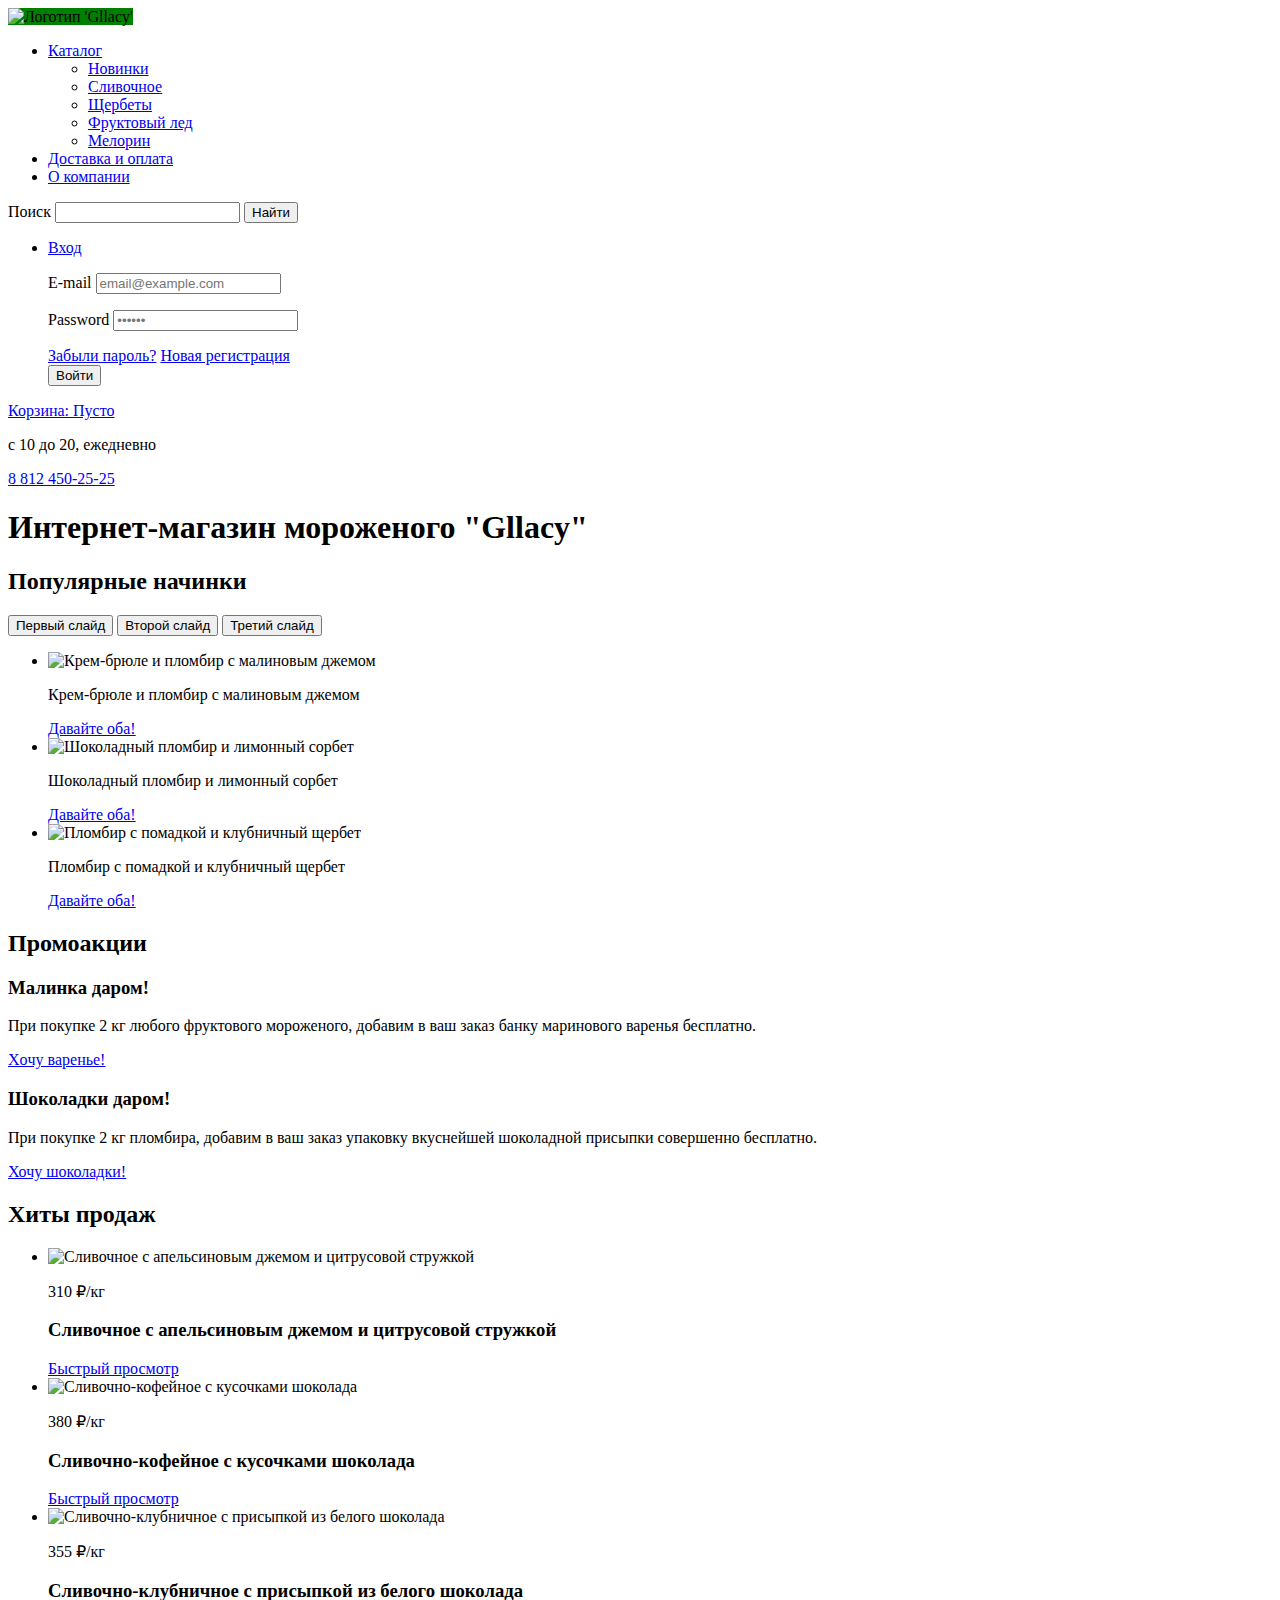
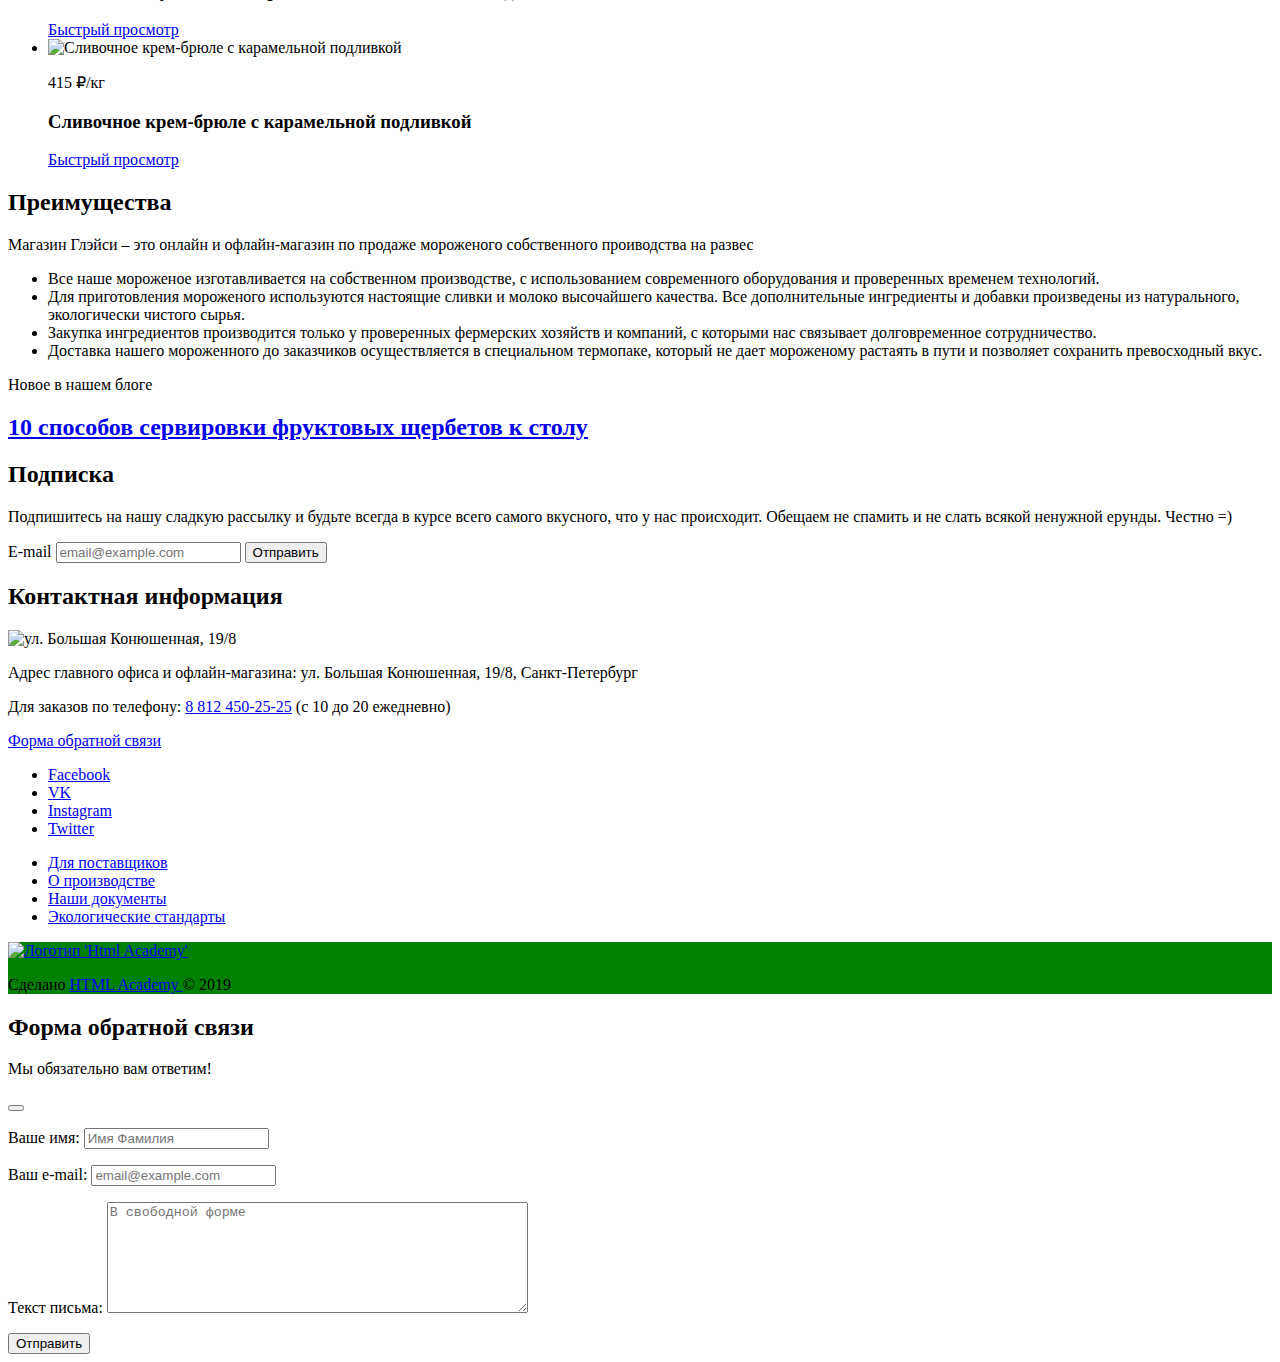
==== index.html @ eb8e4ccd "Выполняет разметку" ====
<!DOCTYPE html>
<html lang="ru">

<head>
  <meta charset="utf-8">
  <title>Интернет-магазин Gllacy</title>
</head>

<body class="page">
  <header class="page-header">
    <a class="logo-wrapper" style="background-color: green;">
      <img src="img/logo.svg" width="154" height="64" alt="Логотип 'Gllacy'" />
    </a>

    <nav class="nav">
      <ul class="nav__list">
        <li class="nav__item"><a href="#" aria-haspopup="true">Каталог</a>
          <ul class="nav__submenu dropdown" aria-label="Подменю">
            <li class="nav__submenu-item"><a href="#">Новинки</a></li>
            <li class="nav__submenu-item"><a href="catalog.html">Сливочное</a></li>
            <li class="nav__submenu-item"><a href="#">Щербеты</a></li>
            <li class="nav__submenu-item"><a href="#">Фруктовый лед</a></li>
            <li class="nav__submenu-item"><a href="#">Мелорин</a></li>
          </ul>
        </li>
        <li class="nav__item"><a href="#">Доставка и оплата</a></li>
        <li class="nav__item"><a href="#">О компании</a></li>
      </ul>
    </nav>

    <div class="header-user">
      <!-- Можно ли скрыть часть формы (aria-label, aria-haspopup) -->

      <form class="search" role="search" action="https://echo.htmlacademy.ru" method="GET">
        <label for="search-field">Поиск</label>
        <input class="search__input" type="search" name="search" id="search-field">
        <button class="search__btn" type="submit">Найти</button>
      </form>

      <ul class="header-user__list">
        <li class="header-user__item"><a href="#" aria-label="Войти в свой аккаунт" aria-haspopup="true">Вход</a>
          <form class="signin" action="https://echo.htmlacademy.ru" method="POST">
            <p>
              <label for="email-field">E-mail</label>
              <input class="signin__input" type="email" name="email" id="email-field" placeholder="email@example.com">
            </p>
            <p>
              <label for="password-field">Password</label>
              <input class="signin__input" type="password" name="password" id="password-field" placeholder="••••••">
            </p>
            <div class="signin__link-wrapper">
              <a class="signin__link" href="#">Забыли пароль?</a>
              <a class="signin__link" href="#">Новая регистрация</a>
            </div>
            <button class="signin__btn" type="submit">Войти</button>
          </form>
        </li>
      </ul>

      <div class="cart">
        <a class="cart__info" href="#"><span>Корзина: </span>Пусто</a>
      </div>
    </div>

    <div class="header-info">
      <p class="header-info__hours">с 10 до 20, ежедневно</p>
      <p class="header-info__contacts"><a href="tel:+88124502525">8 812 450-25-25</a></p>
    </div>
  </header>

  <main class="page-content">
    <h1>Интернет-магазин мороженого "Gllacy"</h1>

    <section class="slider">
      <h2>Популярные начинки</h2>

      <div class="slider__controls">
        <button class="slider__controls-btn slider__controls-btn--active" type="button"
          aria-label="Перейти на слайд с Крем-брюле">Первый слайд</button>
        <button class="slider__controls-btn" type="button" aria-label="Перейти на слайд с Шоколадным пломбиром">Второй
          слайд</button>
        <button class="slider__controls-btn" type="button" aria-label="Перейти на слайд с Пломбиром с помадкой">Третий
          слайд</button>
      </div>

      <ul class="slider__list">
        <li class="slider__item">
          <div class="slider__img-wrapper">
            <img src="img/slide-1.png" width="647" height="584" alt="Крем-брюле и пломбир с малиновым джемом"
              aria-hidden="true">
          </div>

          <p class="slider__title">Крем-брюле и пломбир с малиновым джемом</p>
          <a class="slider__link" href="#" aria-label="Выбрать оба мороженых!">Давайте оба!</a>
        </li>
        <li class="slider__item">
          <div class="slider-img-wrapper">
            <img src="img/slide-2.png" width="644" height="582" alt="Шоколадный пломбир и лимонный сорбет"
              aria-hidden="true">
          </div>

          <p class="slider__title">Шоколадный пломбир и лимонный сорбет</p>
          <a class="slider__link" href="#" aria-label="Выбрать оба мороженых!">Давайте оба!</a>
        </li>
        <li class="slider__item">
          <div class="slider-img-wrapper">
            <img src="img/slide-3.png" width="639" height="582" alt="Пломбир с помадкой и клубничный щербет"
              aria-hidden="true">
          </div>

          <p class="slider__title">Пломбир с помадкой и клубничный щербет</p>
          <a class="slider__link" href="#" aria-label="Выбрать оба мороженых!">Давайте оба!</a>
        </li>
      </ul>
    </section>

    <section class="promo">
      <h2>Промоакции</h2>

      <section class="promo__raspberry">
        <h3 class="promo__title">Малинка даром!</h3>
        <p class="promo__txt">
          При покупке 2 кг любого фруктового мороженого, добавим в ваш заказ
          банку маринового варенья бесплатно.
        </p>
        <a class="promo__link" href="#" aria-label="Выбрать акцию с вареньем">Хoчу варенье!</a>
      </section>

      <section class="promo__chocolate">
        <h3 class="promo__title">Шоколадки даром!</h3>
        <p class="promo__txt">
          При покупке 2 кг пломбира, добавим в ваш заказ упаковку вкуснейшей
          шоколадной присыпки совершенно бесплатно.
        </p>
        <a class="promo__link" href="#" aria-label="Выбрать акцию с шоколадом">Хочу шоколадки!</a>
      </section>

    </section>

    <section class="hits">
      <h2>Хиты продаж</h2>

      <ul class="hits__list">
        <li class="hits__item">
          <div class="hits__img-wrapper">
            <img src="img/hit-1.jpg" width="267" height="267"
              alt="Сливочное с апельсиновым джемом и цитрусовой стружкой" aria-hidden="true">
          </div>

          <p class="hits__price">310 ₽<span>/кг</span></p>
          <h3 class="hits__title">Сливочное с апельсиновым джемом и цитрусовой стружкой</h3>
          <a class="hits__link" href="#" aria-label="Перейти на детальную страницу">Быстрый просмотр</a>
        </li>

        <li class="hits__item">
          <div class="hits__img-wrapper">
            <img src="img/hit-2.jpg" width="267" height="267" alt="Сливочно-кофейное с кусочками шоколада"
              aria-hidden="true">
          </div>

          <p class="hits__price">380 ₽<span>/кг</span></p>
          <h3 class="hits__title">Сливочно-кофейное с кусочками шоколада</h3>
          <a class="hits__link" href="#" aria-label="Перейти на детальную страницу">Быстрый просмотр</a>

        </li>

        <li class="hits__item">
          <div class="hits__img-wrapper">
            <img src="img/hit-3.jpg" width="267" height="267" alt="Сливочно-клубничное с присыпкой из белого шоколада"
              aria-hidden="true">
          </div>

          <p class="hits__price">355 ₽<span>/кг</span></p>
          <h3 class="hits__title">Сливочно-клубничное с присыпкой из белого шоколада</h3>
          <a class="hits__link" href="#" aria-label="Перейти на детальную страницу">Быстрый просмотр</a>
        </li>

        <li class="hits__item">
          <div class="hits__img-wrapper">
            <img src="img/hit-4.jpg" width="267" height="267" alt="Сливочное крем-брюле с карамельной подливкой"
              aria-hidden="true">
          </div>

          <p class="hits__price">415 ₽<span>/кг</span></p>
          <h3 class="hits__title">Сливочное крем-брюле с карамельной подливкой</h3>
          <a class="hits__link" href="#" aria-label="Перейти на детальную страницу">Быстрый просмотр</a>
        </li>
      </ul>
    </section>

    <section class="strengths">
      <h2>Преимущества</h2>

      <p class="strengths__txt">
        Магазин Глэйси – это онлайн и офлайн-магазин по продаже мороженого
        собственного проиводства на развес
      </p>

      <ul class="strengths__list">
        <li class="strengths__item">
          Все наше мороженое изготавливается на собственном производстве, с
          использованием современного оборудования и проверенных временем
          технологий.
        </li>
        <li class="strengths__item">
          Для приготовления мороженого используются настоящие сливки и молоко
          высочайшего качества. Все дополнительные ингредиенты и добавки
          произведены из натурального, экологически чистого сырья.
        </li>
        <li class="strengths__item">
          Закупка ингредиентов производится только у проверенных фермерских
          хозяйств и компаний, с которыми нас связывает долговременное
          сотрудничество.
        </li>
        <li class="strengths__item">
          Доставка нашего мороженного до заказчиков осуществляется в
          специальном термопаке, который не дает мороженому растаять в пути и
          позволяет сохранить превосходный вкус.
        </li>
      </ul>
    </section>

    <div class="blog-newsletter__wrapper">

      <article class="blog">
        <p class="blog__txt">Новое в нашем блоге</p>
        <a class="blog__link" href="#" target="_blank" aria-label="Перейти на страницу с блогом">
          <h2 class="blog__title">10 способов сервировки фруктовых щербетов к столу</h2>
        </a>
      </article>

      <section class="newsletter">
        <h2>Подписка</h2>

        <p class="newsletter__txt">
          Подпишитесь на нашу сладкую рассылку и будьте всегда в курсе всего
          самого вкусного, что у нас происходит. Обещаем не спамить и не слать
          всякой ненужной ерунды. Честно =)
        </p>

        <form class="newsletter__form" action="https://echo.htmlacademy.ru/" method="POST">
          <label class="newsletter__label" for="email-field">E-mail</label>
          <input class="newsletter__input" type="email" name="email" id="email-field" placeholder="email@example.com">
          <button class="newsletter__btn" type="submit">Отправить</button>
        </form>
      </section>
    </div>

    <section class="contacts">
      <h2>Контактная информация</h2>

      <div class="contacts__map-wrapper">
        <img src="img/map.png" width="1200" height="430" alt="ул. Большая Конюшенная, 19/8" />
      </div>

      <div class="contacts__wrapper">
        <p class="contacts__txt">Адрес главного офиса и офлайн-магазина:
          <span class="contacts__address">ул. Большая Конюшенная, 19/8, Санкт-Петербург</span></p>

        <p class="contacts__txt">
          Для заказов по телефону:
          <a class="contacts__tel" href="tel:+88124502525">8 812 450-25-25</a>
          (с 10 до 20 ежедневно)
        </p>
        <a class="contacts__link" href="#" aria-haspopup="true">Форма обратной связи</a>
      </div>
    </section>
  </main>

  <footer class="page-footer">

    <ul class="social social__list">
      <li class="social__item"><a href="#" aria-label="В фейсбук">Facebook</a></li>
      <li class="social__item"><a href="#" aria-label="Вконтакте">VK</a></li>
      <li class="social__item"><a href="#" aria-label="В Инстаграм">Instagram</a></li>
      <li class="social__item"><a href="#" aria-label="В Твиттер">Twitter</a></li>
    </ul>

    <ul class="footer-nav footer-nav__list">
      <li class="footer-nav__item"><a href="#">Для поставщиков</a></li>
      <li class="footer-nav__item"><a href="#">О производстве</a></li>
      <li class="footer-nav__item"><a href="#">Наши документы</a></li>
      <li class="footer-nav__item"><a href="#">Экологические стандарты</a></li>
    </ul>

    <div class="copyright" style="background-color: green;">

      <a class="copyright__logo-link" href="https://htmlacademy.ru/intensive/htmlcss" target="_blank">
        <img class="copyright__logo" src="img/logo-htmlacademy.svg" width="108" height="39"
          alt="Логотип 'Html Academy'">
      </a>

      <p class="copyright__txt">
        Сделано
        <a class="copyright__link" href="https://htmlacademy.ru/intensive/htmlcss" target="_blank">
          HTML Academy
        </a>
        © 2019
      </p>
    </div>
  </footer>

  <section class="modal feedback">
    <h2>Форма обратной связи</h2>
    <p class="modal__title">Мы обязательно вам ответим!</p>
    <button class="modal__close" type="button" aria-label="Закрыть окно"></button>

    <form class="feedback__form" action="https://echo.htmlacademy.ru" method="POST">
      <p class="feedback__name">
        <label for="name-field">Ваше имя:</label>
        <input class="feedback__input form-input" type="text" name="name" id="name-field" placeholder="Имя Фамилия">
      </p>

      <p class="feedback__email">
        <label for="email-field">Ваш e-mail:</label>
        <input class="feedback__input form-input" type="email" name="email" id="email-field"
          placeholder="email@example.com">
      </p>

      <p class="feedback__letter">
        <label for="letter-field">Текст письма:</label>
        <textarea class="feedback__textarea form-input" name="letter" id="letter-field" placeholder="В свободной форме"
          cols="50" rows="7"></textarea>
      </p>

      <button class="feedback__submit" type="submit">Отправить</button>
    </form>
  </section>

</body>

</html>
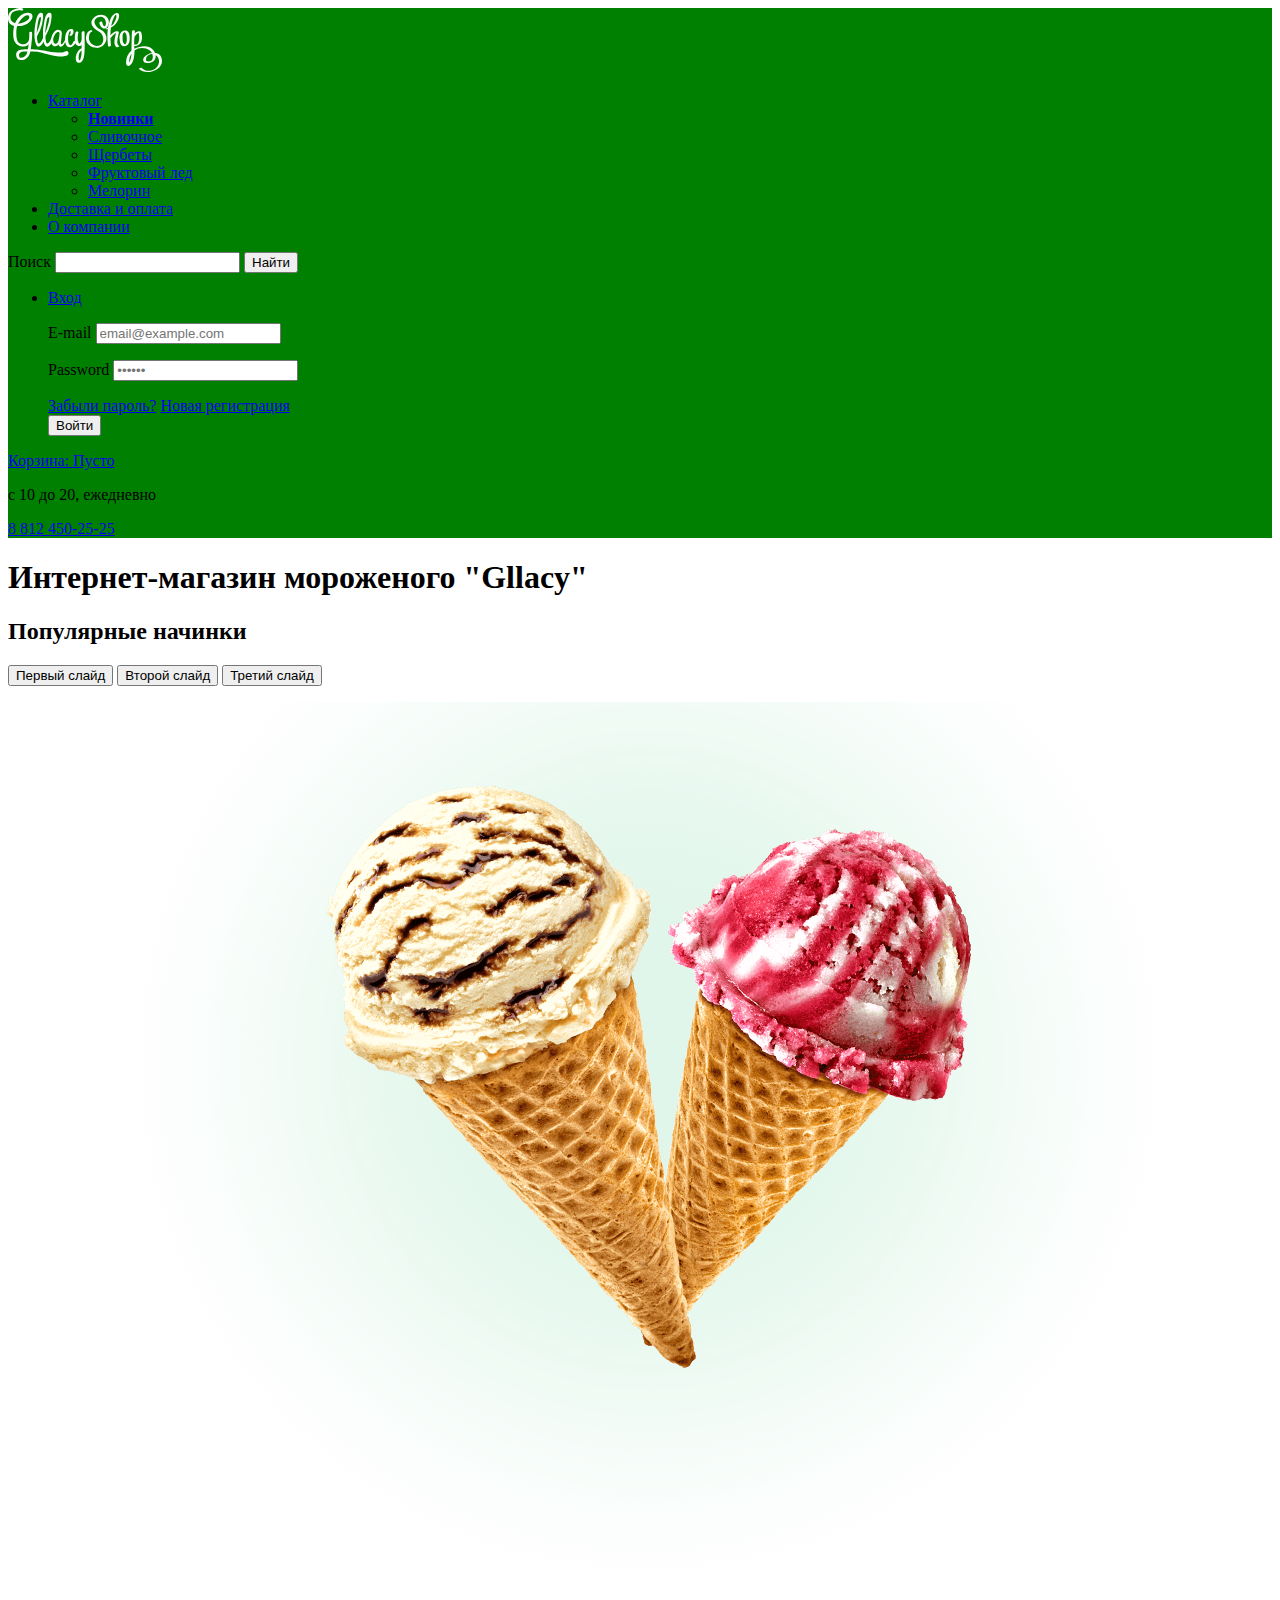
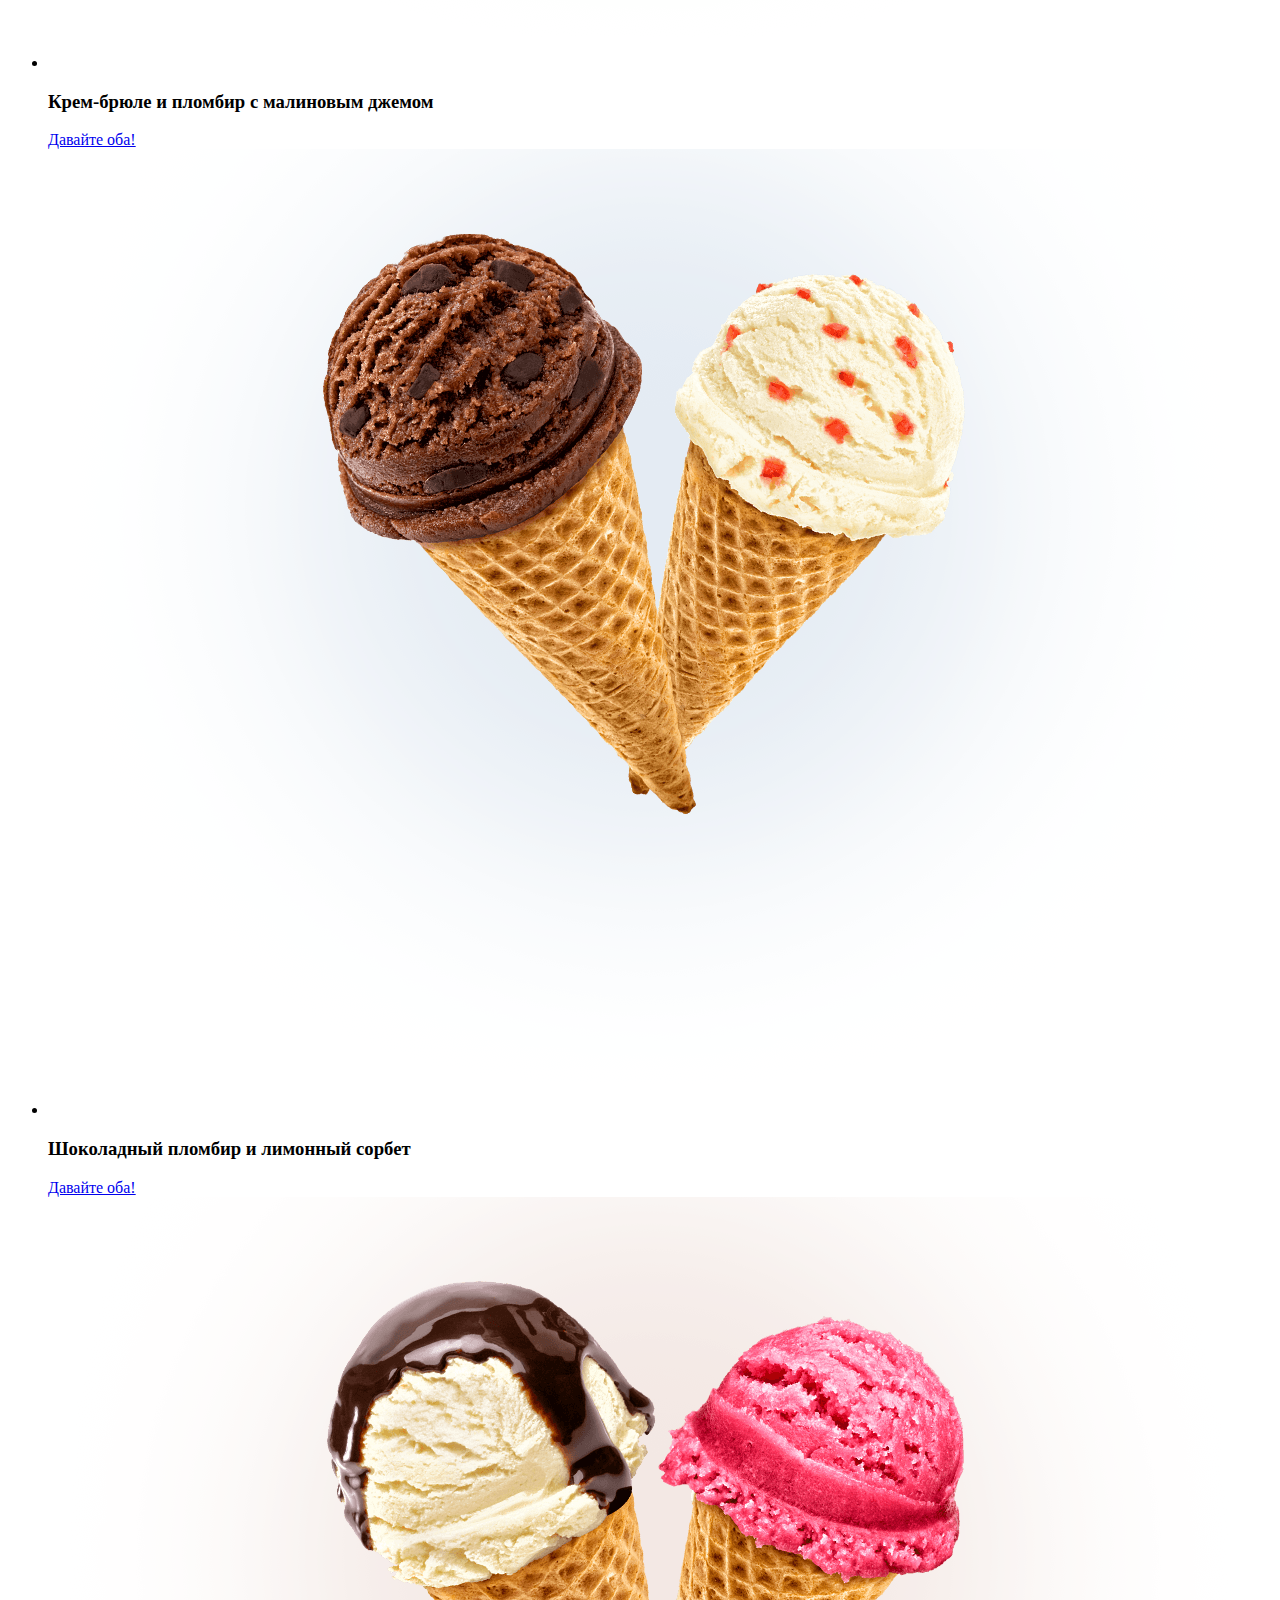
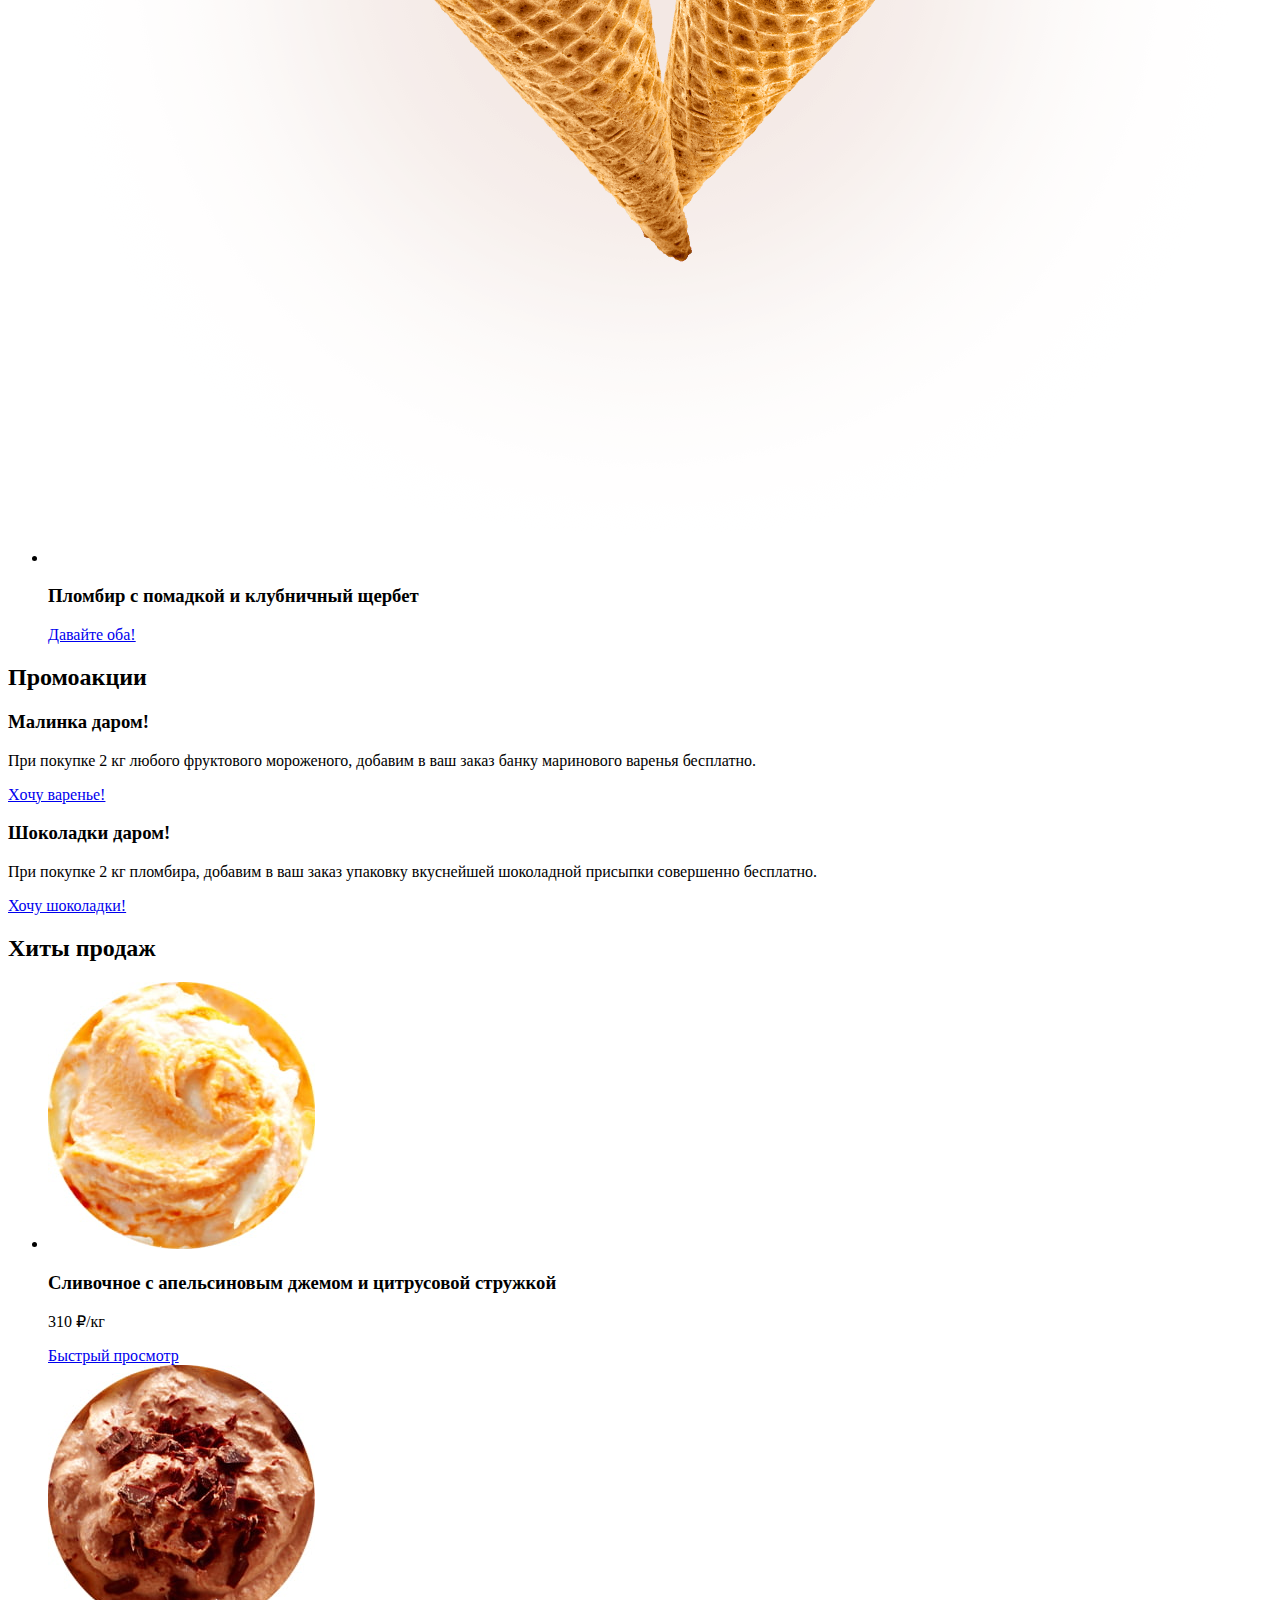
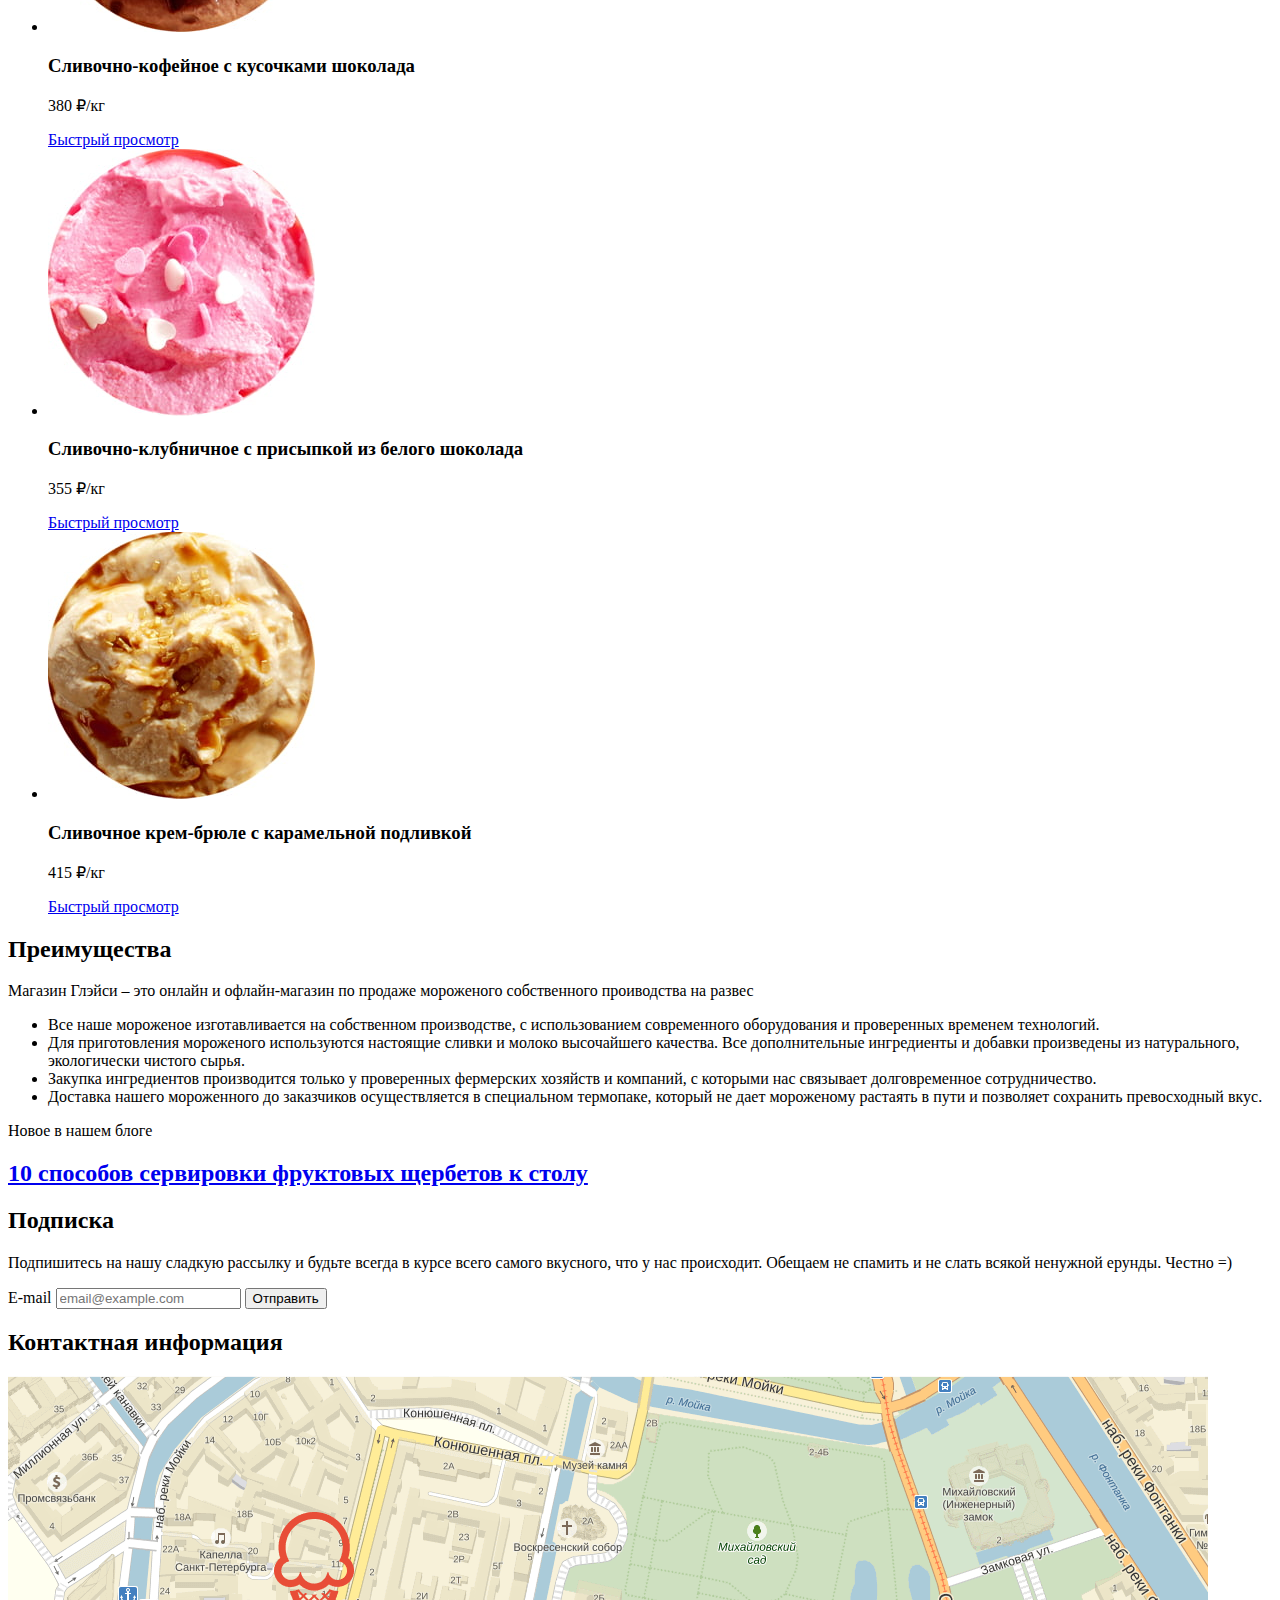
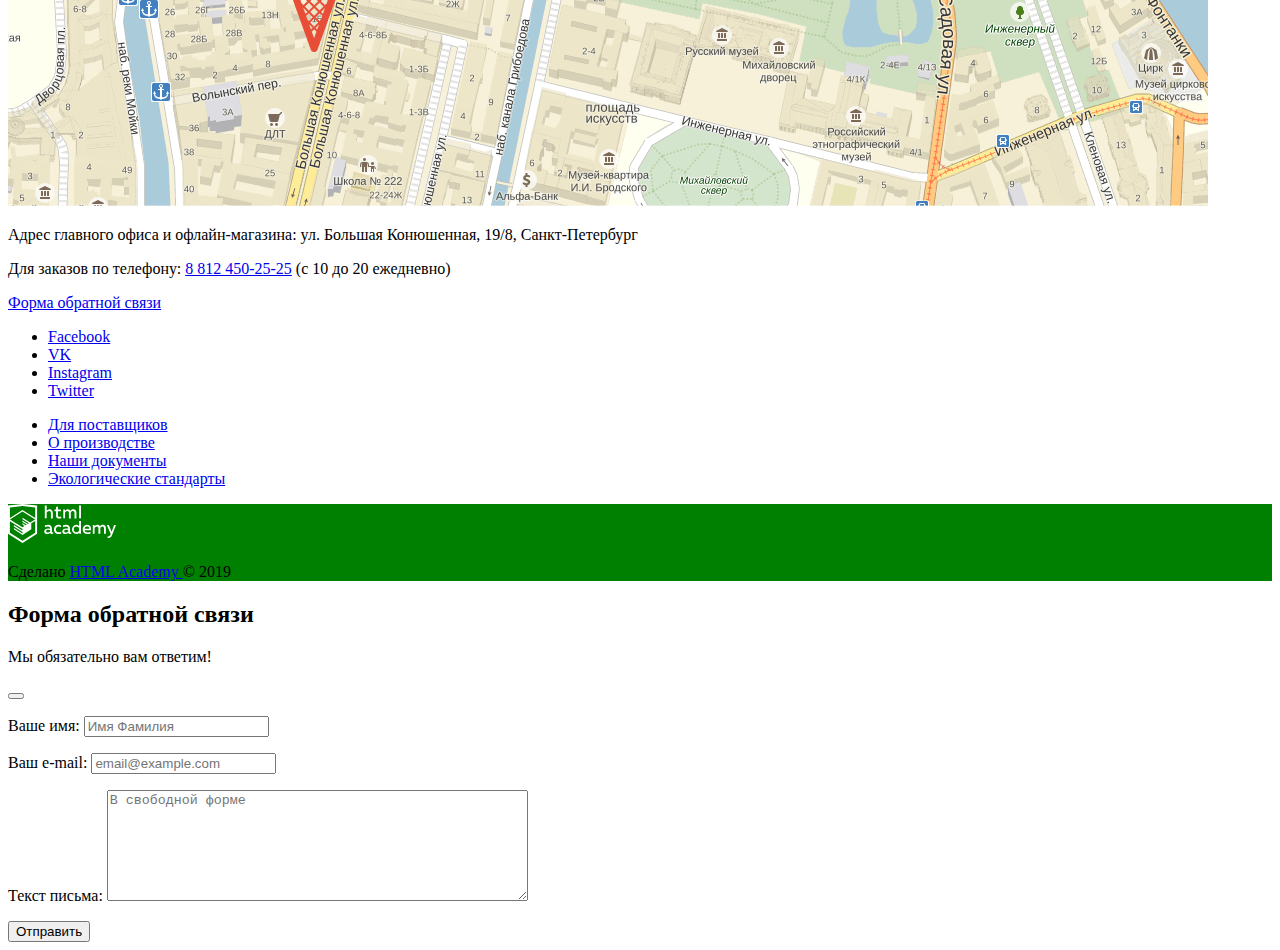
==== commit 2ac42f1e: "Добавляет графику" ====
--- a/index.html
+++ b/index.html
@@ -7,16 +7,16 @@
 </head>
 
 <body class="page">
-  <header class="page-header">
-    <a class="logo-wrapper" style="background-color: green;">
-      <img src="img/logo.svg" width="154" height="64" alt="Логотип 'Gllacy'" />
+  <header class="page-header" style="background-color: green;">
+    <a class="logo-wrapper">
+      <img src="img/gllacy-logo.svg" width="154" height="64" alt="Логотип 'Gllacy'">
     </a>
 
     <nav class="nav">
       <ul class="nav__list">
         <li class="nav__item"><a href="#" aria-haspopup="true">Каталог</a>
           <ul class="nav__submenu dropdown" aria-label="Подменю">
-            <li class="nav__submenu-item"><a href="#">Новинки</a></li>
+            <li class="nav__submenu-item"><a href="#"><b>Новинки</b></a></li>
             <li class="nav__submenu-item"><a href="catalog.html">Сливочное</a></li>
             <li class="nav__submenu-item"><a href="#">Щербеты</a></li>
             <li class="nav__submenu-item"><a href="#">Фруктовый лед</a></li>
@@ -86,29 +86,29 @@
       <ul class="slider__list">
         <li class="slider__item">
           <div class="slider__img-wrapper">
-            <img src="img/slide-1.png" width="647" height="584" alt="Крем-брюле и пломбир с малиновым джемом"
-              aria-hidden="true">
-          </div>
-
-          <p class="slider__title">Крем-брюле и пломбир с малиновым джемом</p>
+            <img src="img/slide-1.png" width="1200" height="966" alt="Крем-брюле и пломбир с малиновым джемом"
+              aria-hidden="true">
+          </div>
+
+          <h3 class="slider__title">Крем-брюле и пломбир с малиновым джемом</h3>
           <a class="slider__link" href="#" aria-label="Выбрать оба мороженых!">Давайте оба!</a>
         </li>
         <li class="slider__item">
           <div class="slider-img-wrapper">
-            <img src="img/slide-2.png" width="644" height="582" alt="Шоколадный пломбир и лимонный сорбет"
-              aria-hidden="true">
-          </div>
-
-          <p class="slider__title">Шоколадный пломбир и лимонный сорбет</p>
+            <img src="img/slide-2.png" width="1200" height="966" alt="Шоколадный пломбир и лимонный сорбет"
+              aria-hidden="true">
+          </div>
+
+          <h3 class="slider__title">Шоколадный пломбир и лимонный сорбет</h3>
           <a class="slider__link" href="#" aria-label="Выбрать оба мороженых!">Давайте оба!</a>
         </li>
         <li class="slider__item">
           <div class="slider-img-wrapper">
-            <img src="img/slide-3.png" width="639" height="582" alt="Пломбир с помадкой и клубничный щербет"
-              aria-hidden="true">
-          </div>
-
-          <p class="slider__title">Пломбир с помадкой и клубничный щербет</p>
+            <img src="img/slide-3.png" width="1200" height="966" alt="Пломбир с помадкой и клубничный щербет"
+              aria-hidden="true">
+          </div>
+
+          <h3 class="slider__title">Пломбир с помадкой и клубничный щербет</h3>
           <a class="slider__link" href="#" aria-label="Выбрать оба мороженых!">Давайте оба!</a>
         </li>
       </ul>
@@ -143,46 +143,46 @@
       <ul class="hits__list">
         <li class="hits__item">
           <div class="hits__img-wrapper">
-            <img src="img/hit-1.jpg" width="267" height="267"
+            <img src="img/product-1.jpg" width="267" height="267"
               alt="Сливочное с апельсиновым джемом и цитрусовой стружкой" aria-hidden="true">
           </div>
 
+          <h3 class="hits__title">Сливочное с апельсиновым джемом и цитрусовой стружкой</h3>
           <p class="hits__price">310 ₽<span>/кг</span></p>
-          <h3 class="hits__title">Сливочное с апельсиновым джемом и цитрусовой стружкой</h3>
           <a class="hits__link" href="#" aria-label="Перейти на детальную страницу">Быстрый просмотр</a>
         </li>
 
         <li class="hits__item">
           <div class="hits__img-wrapper">
-            <img src="img/hit-2.jpg" width="267" height="267" alt="Сливочно-кофейное с кусочками шоколада"
-              aria-hidden="true">
-          </div>
-
+            <img src="img/product-2.jpg" width="267" height="267" alt="Сливочно-кофейное с кусочками шоколада"
+              aria-hidden="true">
+          </div>
+
+          <h3 class="hits__title">Сливочно-кофейное с кусочками шоколада</h3>
           <p class="hits__price">380 ₽<span>/кг</span></p>
-          <h3 class="hits__title">Сливочно-кофейное с кусочками шоколада</h3>
           <a class="hits__link" href="#" aria-label="Перейти на детальную страницу">Быстрый просмотр</a>
 
         </li>
 
         <li class="hits__item">
           <div class="hits__img-wrapper">
-            <img src="img/hit-3.jpg" width="267" height="267" alt="Сливочно-клубничное с присыпкой из белого шоколада"
-              aria-hidden="true">
-          </div>
-
+            <img src="img/product-3.jpg" width="267" height="267"
+              alt="Сливочно-клубничное с присыпкой из белого шоколада" aria-hidden="true">
+          </div>
+
+          <h3 class="hits__title">Сливочно-клубничное с присыпкой из белого шоколада</h3>
           <p class="hits__price">355 ₽<span>/кг</span></p>
-          <h3 class="hits__title">Сливочно-клубничное с присыпкой из белого шоколада</h3>
           <a class="hits__link" href="#" aria-label="Перейти на детальную страницу">Быстрый просмотр</a>
         </li>
 
         <li class="hits__item">
           <div class="hits__img-wrapper">
-            <img src="img/hit-4.jpg" width="267" height="267" alt="Сливочное крем-брюле с карамельной подливкой"
-              aria-hidden="true">
-          </div>
-
+            <img src="img/product-4.jpg" width="267" height="267" alt="Сливочное крем-брюле с карамельной подливкой"
+              aria-hidden="true">
+          </div>
+
+          <h3 class="hits__title">Сливочное крем-брюле с карамельной подливкой</h3>
           <p class="hits__price">415 ₽<span>/кг</span></p>
-          <h3 class="hits__title">Сливочное крем-брюле с карамельной подливкой</h3>
           <a class="hits__link" href="#" aria-label="Перейти на детальную страницу">Быстрый просмотр</a>
         </li>
       </ul>
@@ -286,8 +286,7 @@
     <div class="copyright" style="background-color: green;">
 
       <a class="copyright__logo-link" href="https://htmlacademy.ru/intensive/htmlcss" target="_blank">
-        <img class="copyright__logo" src="img/logo-htmlacademy.svg" width="108" height="39"
-          alt="Логотип 'Html Academy'">
+        <img class="copyright__logo" src="img/html-logo.svg" width="108" height="39" alt="Логотип 'Html Academy'">
       </a>
 
       <p class="copyright__txt">
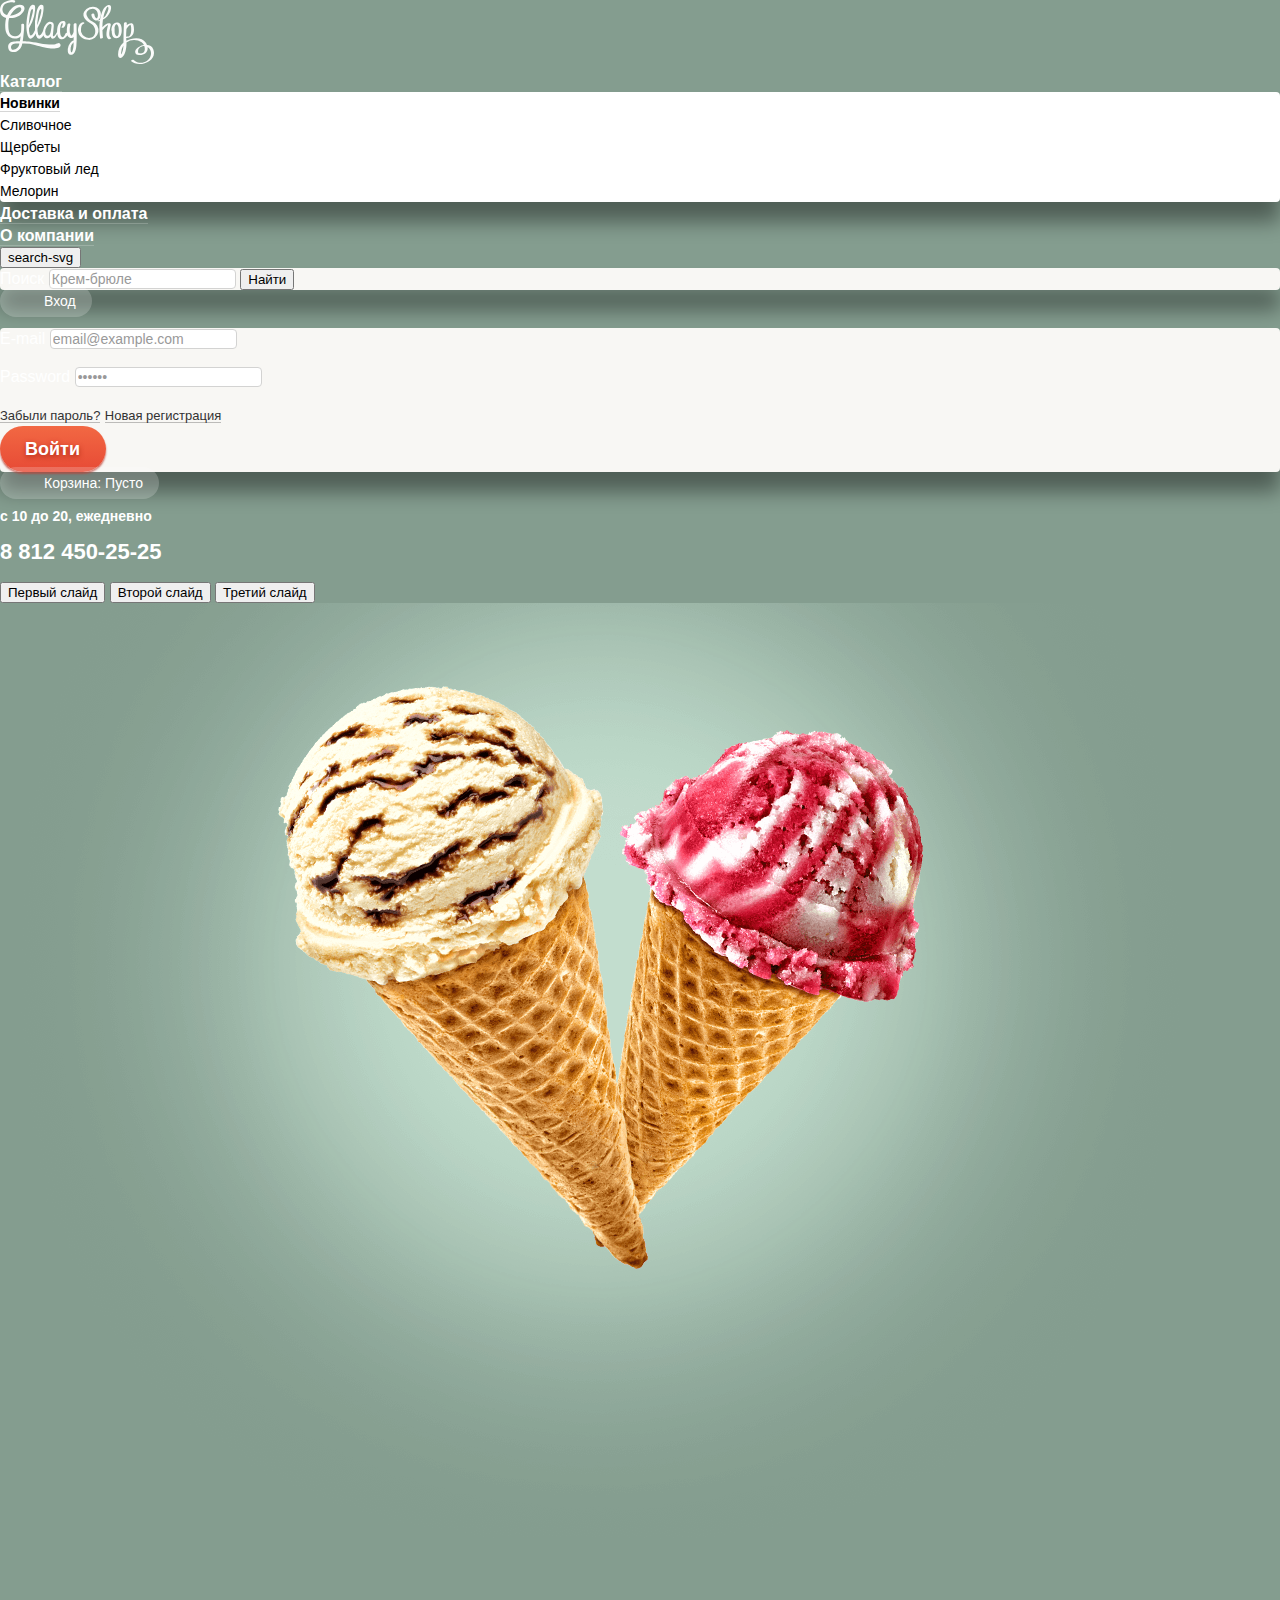
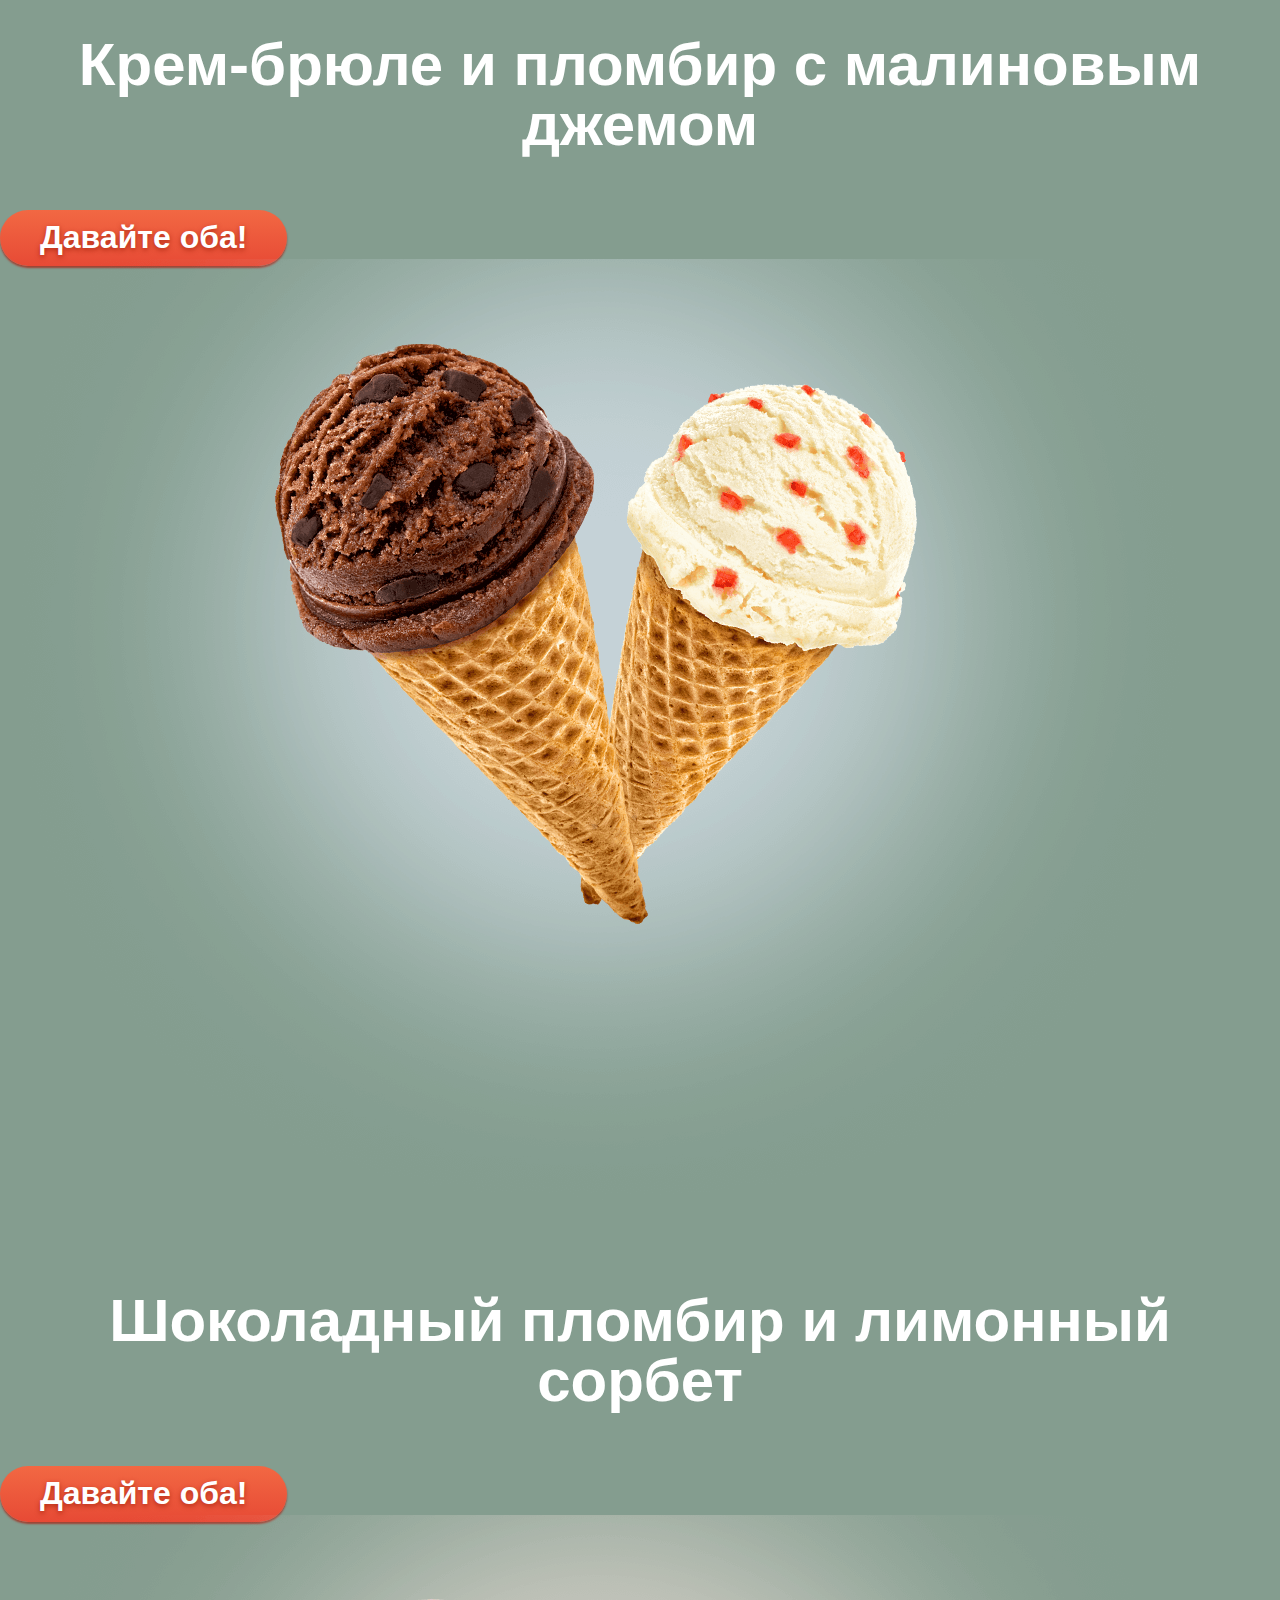
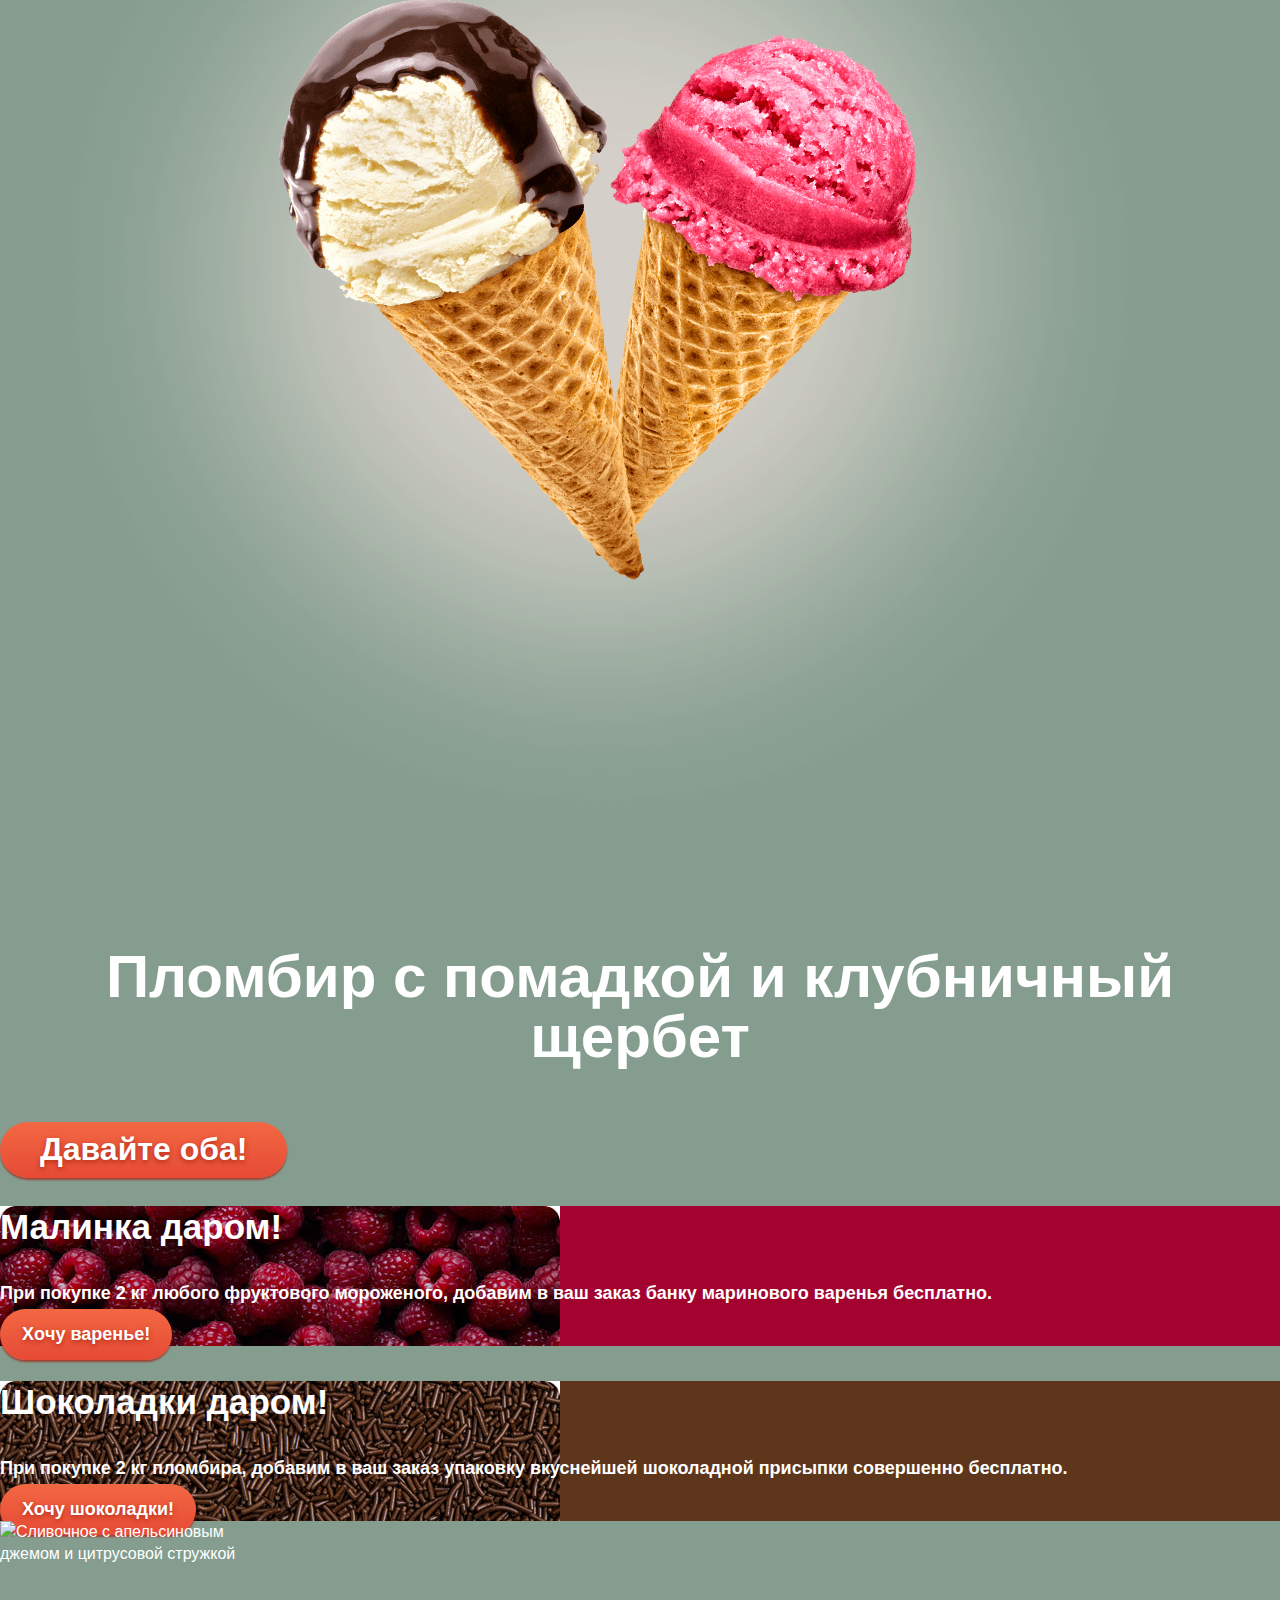
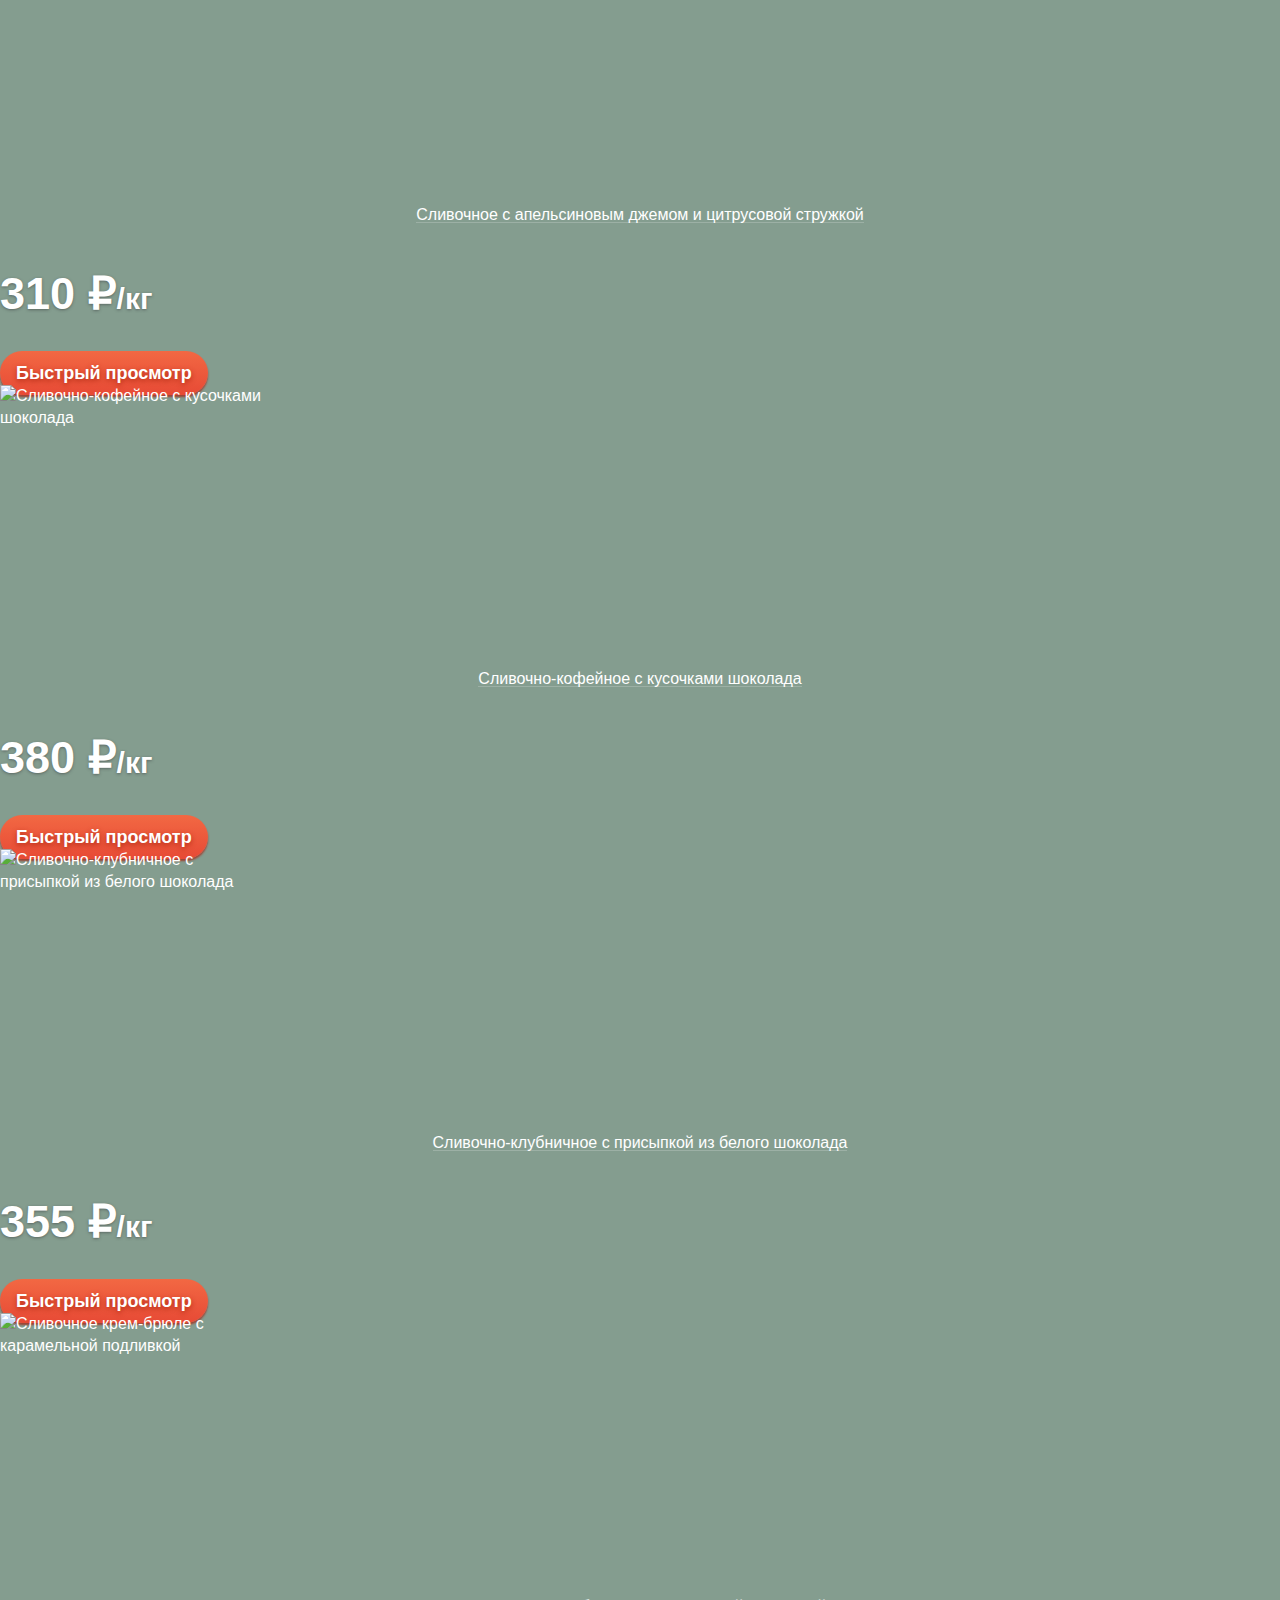
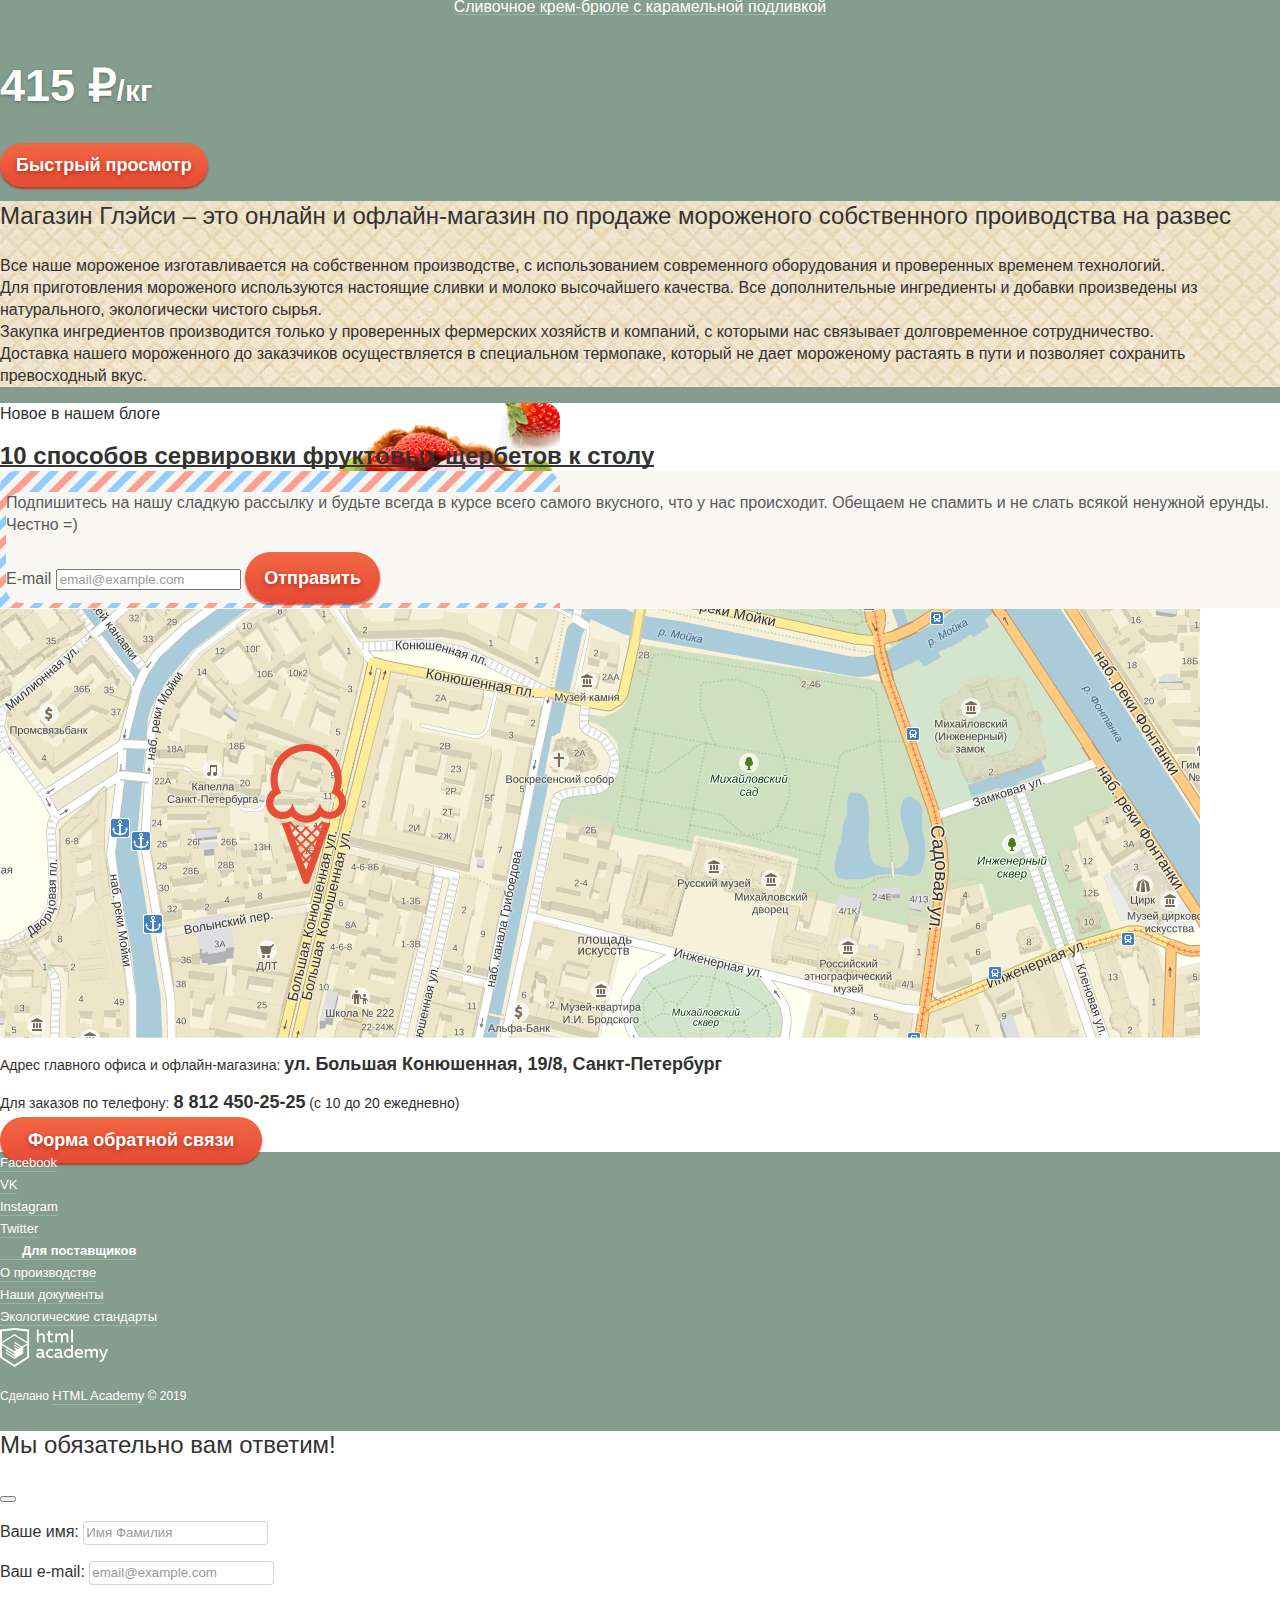
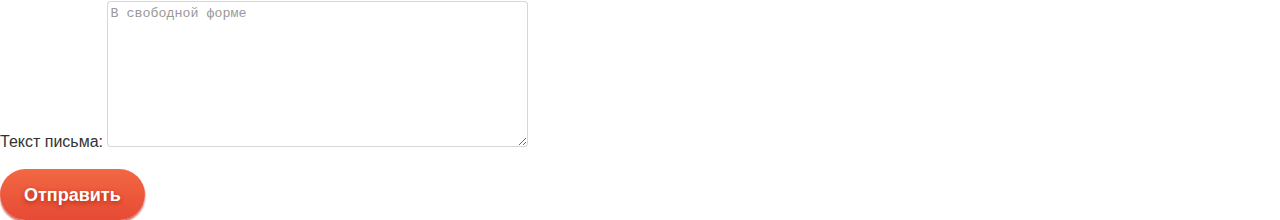
==== commit 8d67b023: "Добавляет базовую стилизацию catalog.html" ====
--- a/index.html
+++ b/index.html
@@ -4,41 +4,47 @@
 <head>
   <meta charset="utf-8">
   <title>Интернет-магазин Gllacy</title>
+  <link rel="stylesheet" href="https://cdnjs.cloudflare.com/ajax/libs/normalize/8.0.1/normalize.min.css">
+  <link rel="stylesheet" href="css/styles.css">
 </head>
 
 <body class="page">
-  <header class="page-header" style="background-color: green;">
+  <header class="page-header">
     <a class="logo-wrapper">
       <img src="img/gllacy-logo.svg" width="154" height="64" alt="Логотип 'Gllacy'">
     </a>
 
     <nav class="nav">
-      <ul class="nav__list">
-        <li class="nav__item"><a href="#" aria-haspopup="true">Каталог</a>
-          <ul class="nav__submenu dropdown" aria-label="Подменю">
-            <li class="nav__submenu-item"><a href="#"><b>Новинки</b></a></li>
+      <ul class="nav__list list-reset">
+        <li class="nav__item"><a class="nav__link" href="#" aria-haspopup="true">Каталог</a>
+          <ul class="nav__submenu dropdown list-reset" aria-label="Подменю">
+            <li class="nav__submenu-item"><a class="new" href="#"><b>Новинки</b></a></li>
             <li class="nav__submenu-item"><a href="catalog.html">Сливочное</a></li>
             <li class="nav__submenu-item"><a href="#">Щербеты</a></li>
             <li class="nav__submenu-item"><a href="#">Фруктовый лед</a></li>
             <li class="nav__submenu-item"><a href="#">Мелорин</a></li>
           </ul>
         </li>
-        <li class="nav__item"><a href="#">Доставка и оплата</a></li>
-        <li class="nav__item"><a href="#">О компании</a></li>
+        <li class="nav__item"><a class="nav__link" href="#">Доставка и оплата</a></li>
+        <li class="nav__item"><a class="nav__link" href="#">О компании</a></li>
       </ul>
     </nav>
 
     <div class="header-user">
-      <!-- Можно ли скрыть часть формы (aria-label, aria-haspopup) -->
-
-      <form class="search" role="search" action="https://echo.htmlacademy.ru" method="GET">
-        <label for="search-field">Поиск</label>
-        <input class="search__input" type="search" name="search" id="search-field">
-        <button class="search__btn" type="submit">Найти</button>
-      </form>
-
-      <ul class="header-user__list">
-        <li class="header-user__item"><a href="#" aria-label="Войти в свой аккаунт" aria-haspopup="true">Вход</a>
+
+      <div class="search">
+        <button class="search__btn" type="button" aria-label="Поиск" aria-haspopup="true">search-svg</button>
+
+        <form class="search__form" role="search" action="https://echo.htmlacademy.ru" method="GET">
+          <label for="search-field">Поиск</label>
+          <input class="search__input" type="search" name="search" id="search-field" placeholder="Крем-брюле">
+          <button class="search__submit" type="submit">Найти</button>
+        </form>
+      </div>
+
+      <ul class="header-user__list list-reset">
+        <li class="header-user__item"><a class="header-user__link" href="#" aria-label="Войти в свой аккаунт"
+            aria-haspopup="true">Вход</a>
           <form class="signin" action="https://echo.htmlacademy.ru" method="POST">
             <p>
               <label for="email-field">E-mail</label>
@@ -52,7 +58,7 @@
               <a class="signin__link" href="#">Забыли пароль?</a>
               <a class="signin__link" href="#">Новая регистрация</a>
             </div>
-            <button class="signin__btn" type="submit">Войти</button>
+            <button class="signin__btn like-btn" type="submit">Войти</button>
           </form>
         </li>
       </ul>
@@ -69,10 +75,10 @@
   </header>
 
   <main class="page-content">
-    <h1>Интернет-магазин мороженого "Gllacy"</h1>
+    <h1 class="visually-hidden">Интернет-магазин мороженого "Gllacy"</h1>
 
     <section class="slider">
-      <h2>Популярные начинки</h2>
+      <h2 class="visually-hidden">Популярные начинки</h2>
 
       <div class="slider__controls">
         <button class="slider__controls-btn slider__controls-btn--active" type="button"
@@ -83,7 +89,7 @@
           слайд</button>
       </div>
 
-      <ul class="slider__list">
+      <ul class="slider__list list-reset">
         <li class="slider__item">
           <div class="slider__img-wrapper">
             <img src="img/slide-1.png" width="1200" height="966" alt="Крем-брюле и пломбир с малиновым джемом"
@@ -91,7 +97,7 @@
           </div>
 
           <h3 class="slider__title">Крем-брюле и пломбир с малиновым джемом</h3>
-          <a class="slider__link" href="#" aria-label="Выбрать оба мороженых!">Давайте оба!</a>
+          <a class="slider__link like-btn" href="#" aria-label="Выбрать оба мороженых!">Давайте оба!</a>
         </li>
         <li class="slider__item">
           <div class="slider-img-wrapper">
@@ -100,7 +106,7 @@
           </div>
 
           <h3 class="slider__title">Шоколадный пломбир и лимонный сорбет</h3>
-          <a class="slider__link" href="#" aria-label="Выбрать оба мороженых!">Давайте оба!</a>
+          <a class="slider__link like-btn" href="#" aria-label="Выбрать оба мороженых!">Давайте оба!</a>
         </li>
         <li class="slider__item">
           <div class="slider-img-wrapper">
@@ -109,13 +115,13 @@
           </div>
 
           <h3 class="slider__title">Пломбир с помадкой и клубничный щербет</h3>
-          <a class="slider__link" href="#" aria-label="Выбрать оба мороженых!">Давайте оба!</a>
+          <a class="slider__link like-btn" href="#" aria-label="Выбрать оба мороженых!">Давайте оба!</a>
         </li>
       </ul>
     </section>
 
     <section class="promo">
-      <h2>Промоакции</h2>
+      <h2 class="visually-hidden">Промоакции</h2>
 
       <section class="promo__raspberry">
         <h3 class="promo__title">Малинка даром!</h3>
@@ -123,7 +129,7 @@
           При покупке 2 кг любого фруктового мороженого, добавим в ваш заказ
           банку маринового варенья бесплатно.
         </p>
-        <a class="promo__link" href="#" aria-label="Выбрать акцию с вареньем">Хoчу варенье!</a>
+        <a class="promo__link like-btn" href="#" aria-label="Выбрать акцию с вареньем">Хoчу варенье!</a>
       </section>
 
       <section class="promo__chocolate">
@@ -132,71 +138,71 @@
           При покупке 2 кг пломбира, добавим в ваш заказ упаковку вкуснейшей
           шоколадной присыпки совершенно бесплатно.
         </p>
-        <a class="promo__link" href="#" aria-label="Выбрать акцию с шоколадом">Хочу шоколадки!</a>
+        <a class="promo__link like-btn" href="#" aria-label="Выбрать акцию с шоколадом">Хочу шоколадки!</a>
       </section>
 
     </section>
 
     <section class="hits">
-      <h2>Хиты продаж</h2>
-
-      <ul class="hits__list">
+      <h2 class="visually-hidden">Хиты продаж</h2>
+
+      <ul class="hits__list list-reset">
         <li class="hits__item">
           <div class="hits__img-wrapper">
-            <img src="img/product-1.jpg" width="267" height="267"
+            <img src="img/product-1.png" width="267" height="267"
               alt="Сливочное с апельсиновым джемом и цитрусовой стружкой" aria-hidden="true">
           </div>
 
-          <h3 class="hits__title">Сливочное с апельсиновым джемом и цитрусовой стружкой</h3>
+          <h3 class="hits__title"><span>Сливочное с апельсиновым джемом и цитрусовой стружкой</span></h3>
           <p class="hits__price">310 ₽<span>/кг</span></p>
-          <a class="hits__link" href="#" aria-label="Перейти на детальную страницу">Быстрый просмотр</a>
+          <a class="hits__link like-btn" href="#" aria-label="Перейти на детальную страницу">Быстрый просмотр</a>
         </li>
 
         <li class="hits__item">
           <div class="hits__img-wrapper">
-            <img src="img/product-2.jpg" width="267" height="267" alt="Сливочно-кофейное с кусочками шоколада"
-              aria-hidden="true">
-          </div>
-
-          <h3 class="hits__title">Сливочно-кофейное с кусочками шоколада</h3>
+            <img src="img/product-2.png" width="267" height="267" alt="Сливочно-кофейное с кусочками шоколада"
+              aria-hidden="true">
+          </div>
+
+          <h3 class="hits__title"><span>Сливочно-кофейное с кусочками шоколада</span></h3>
           <p class="hits__price">380 ₽<span>/кг</span></p>
-          <a class="hits__link" href="#" aria-label="Перейти на детальную страницу">Быстрый просмотр</a>
+          <a class="hits__link like-btn" href="#" aria-label="Перейти на детальную страницу">Быстрый просмотр</a>
 
         </li>
 
         <li class="hits__item">
           <div class="hits__img-wrapper">
-            <img src="img/product-3.jpg" width="267" height="267"
+            <img src="img/product-3.png" width="267" height="267"
               alt="Сливочно-клубничное с присыпкой из белого шоколада" aria-hidden="true">
           </div>
 
-          <h3 class="hits__title">Сливочно-клубничное с присыпкой из белого шоколада</h3>
+          <h3 class="hits__title"><span>Сливочно-клубничное с присыпкой из белого шоколада</span></h3>
           <p class="hits__price">355 ₽<span>/кг</span></p>
-          <a class="hits__link" href="#" aria-label="Перейти на детальную страницу">Быстрый просмотр</a>
+          <a class="hits__link like-btn" href="#" aria-label="Перейти на детальную страницу">Быстрый просмотр</a>
         </li>
 
         <li class="hits__item">
           <div class="hits__img-wrapper">
-            <img src="img/product-4.jpg" width="267" height="267" alt="Сливочное крем-брюле с карамельной подливкой"
-              aria-hidden="true">
-          </div>
-
-          <h3 class="hits__title">Сливочное крем-брюле с карамельной подливкой</h3>
+            <img src="img/product-4.png" width="267" height="267" alt="Сливочное крем-брюле с карамельной подливкой"
+              aria-hidden="true">
+          </div>
+
+          <h3 class="hits__title"><span>Сливочное крем-брюле с карамельной подливкой</span></h3>
           <p class="hits__price">415 ₽<span>/кг</span></p>
-          <a class="hits__link" href="#" aria-label="Перейти на детальную страницу">Быстрый просмотр</a>
+          <a class="hits__link like-btn" href="#" aria-label="Перейти на детальную страницу">Быстрый просмотр</a>
         </li>
       </ul>
     </section>
 
     <section class="strengths">
-      <h2>Преимущества</h2>
+      <h2 class="visually-hidden">Преимущества</h2>
 
       <p class="strengths__txt">
         Магазин Глэйси – это онлайн и офлайн-магазин по продаже мороженого
         собственного проиводства на развес
       </p>
 
-      <ul class="strengths__list">
+      <ul class="strengths__list list-reset">
         <li class="strengths__item">
           Все наше мороженое изготавливается на собственном производстве, с
           использованием современного оборудования и проверенных временем
@@ -230,24 +236,27 @@
       </article>
 
       <section class="newsletter">
-        <h2>Подписка</h2>
-
-        <p class="newsletter__txt">
-          Подпишитесь на нашу сладкую рассылку и будьте всегда в курсе всего
-          самого вкусного, что у нас происходит. Обещаем не спамить и не слать
-          всякой ненужной ерунды. Честно =)
-        </p>
-
-        <form class="newsletter__form" action="https://echo.htmlacademy.ru/" method="POST">
-          <label class="newsletter__label" for="email-field">E-mail</label>
-          <input class="newsletter__input" type="email" name="email" id="email-field" placeholder="email@example.com">
-          <button class="newsletter__btn" type="submit">Отправить</button>
-        </form>
+        <div class="newsletter__wrapper">
+          <h2 class="visually-hidden">Подписка</h2>
+
+          <p class="newsletter__txt">
+            Подпишитесь на нашу сладкую рассылку и будьте всегда в курсе всего
+            самого вкусного, что у нас происходит. Обещаем не спамить и не слать
+            всякой ненужной ерунды. Честно =)
+          </p>
+
+          <form class="newsletter__form" action="https://echo.htmlacademy.ru/" method="POST">
+            <label class="newsletter__label" for="email-field">E-mail</label>
+            <input class="newsletter__input" type="email" name="email" id="email-field" placeholder="email@example.com">
+            <button class="newsletter__btn like-btn" type="submit">Отправить</button>
+          </form>
+        </div>
+
       </section>
     </div>
 
     <section class="contacts">
-      <h2>Контактная информация</h2>
+      <h2 class="visually-hidden">Контактная информация</h2>
 
       <div class="contacts__map-wrapper">
         <img src="img/map.png" width="1200" height="430" alt="ул. Большая Конюшенная, 19/8" />
@@ -262,28 +271,28 @@
           <a class="contacts__tel" href="tel:+88124502525">8 812 450-25-25</a>
           (с 10 до 20 ежедневно)
         </p>
-        <a class="contacts__link" href="#" aria-haspopup="true">Форма обратной связи</a>
+        <a class="contacts__link like-btn" href="#" aria-haspopup="true">Форма обратной связи</a>
       </div>
     </section>
   </main>
 
   <footer class="page-footer">
 
-    <ul class="social social__list">
+    <ul class="social social__list list-reset">
       <li class="social__item"><a href="#" aria-label="В фейсбук">Facebook</a></li>
       <li class="social__item"><a href="#" aria-label="Вконтакте">VK</a></li>
       <li class="social__item"><a href="#" aria-label="В Инстаграм">Instagram</a></li>
       <li class="social__item"><a href="#" aria-label="В Твиттер">Twitter</a></li>
     </ul>
 
-    <ul class="footer-nav footer-nav__list">
-      <li class="footer-nav__item"><a href="#">Для поставщиков</a></li>
+    <ul class="footer-nav footer-nav__list list-reset">
+      <li class="footer-nav__item"><a class="suppliers" href="#">Для поставщиков</a></li>
       <li class="footer-nav__item"><a href="#">О производстве</a></li>
       <li class="footer-nav__item"><a href="#">Наши документы</a></li>
       <li class="footer-nav__item"><a href="#">Экологические стандарты</a></li>
     </ul>
 
-    <div class="copyright" style="background-color: green;">
+    <div class="copyright">
 
       <a class="copyright__logo-link" href="https://htmlacademy.ru/intensive/htmlcss" target="_blank">
         <img class="copyright__logo" src="img/html-logo.svg" width="108" height="39" alt="Логотип 'Html Academy'">
@@ -300,7 +309,8 @@
   </footer>
 
   <section class="modal feedback">
-    <h2>Форма обратной связи</h2>
+    <h2 class="visually-hidden">Форма обратной связи</h2>
+
     <p class="modal__title">Мы обязательно вам ответим!</p>
     <button class="modal__close" type="button" aria-label="Закрыть окно"></button>
 
@@ -322,7 +332,7 @@
           cols="50" rows="7"></textarea>
       </p>
 
-      <button class="feedback__submit" type="submit">Отправить</button>
+      <button class="feedback__submit like-btn" type="submit">Отправить</button>
     </form>
   </section>
 
--- a/css/styles.css
+++ b/css/styles.css
@@ -0,0 +1,838 @@
+/* Шрифты */
+
+@font-face {
+	font-family: "Roboto";
+	font-style: normal;
+	font-weight: 400;
+	src: url("../fonts/roboto.woff2") format("woff2"), url("../fonts/roboto.woff") format("woff");
+}
+
+@font-face {
+	font-family: "Roboto";
+	font-style: normal;
+	font-weight: 500;
+	src: url("../fonts/robotomedium.woff2") format("woff2"), url("../fonts/robotomedium.woff") format("woff");
+}
+
+@font-face {
+	font-family: "Roboto";
+	font-style: normal;
+	font-weight: 700;
+	src: url("../fonts/robotobold.woff2") format("woff2"), url("../fonts/robotobold.woff") format("woff");
+}
+
+/* Переменные */
+
+:root {
+	--basic-black: #000000;
+
+	--basic-almost-black: #323232;
+	--basic-dark: #353535;
+	--basic-grey-dark: #5a5a5a;
+	--basic-grey: #696969;
+	--basic-grey-light: #999999;
+	--basic-grey-lighter: #ababab;
+	--basic-grey-extra-light: #d3d3d2;
+	--basic-almost-white: #ededed;
+	--basic-white: #ffffff;
+
+	--black-alpha-4: rgba(0, 0, 0, 0.4);
+	--black-alpha-2: rgba(0, 0, 0, 0.2);
+	--black-alpha-07: rgba(0, 0, 0, 0.07);
+	--red-alpha-76: rgba(160, 32, 11, 0.76);
+	--red-alpha-64: rgba(172, 16, 0, 0.64);
+	--red-alpha-3: rgba(232, 77, 55, 0.3);
+	--brown-alpha-3: rgba(255, 188, 158, 0.3);
+	--blue-alpha-52: rgba(46, 136, 228, 0.52);
+	--grey-alpha-52: rgba(178, 178, 178, 0.52);
+	--grey-alpha-5: rgba(49, 50, 53, 0.5);
+	--grey-alpha-3: rgba(50, 50, 50, 0.3);
+	--grey-alpha-2: rgba(50, 50, 50, 0.2);
+	--white-alpha-2: rgba(255, 255, 255, 0.2);
+	--white-alpha-0: rgba(255, 255, 255, 0);
+
+	--special-pink: #fbded7;
+	--special-red-light: #f6b5a5;
+	--special-coral-light: #ffbc9e;
+	--special-coral: #d07058;
+	--special-orange-light: #f26843;
+	--special-orange: #e74a35;
+	--special-orange-bright: #e84d37;
+	--special-red: #ac1000;
+	--special-brown: #942718;
+	--special-ivory: #f8f7f4;
+
+	--bg-green: #849d8f;
+	--bg-raspberry: #a3032f;
+	--bg-chocolate: #5e361c;
+	--bg-waffle: #e8dabd;
+}
+
+/* Глобальные стили */
+
+*,
+*::before,
+*::after {
+	box-sizing: border-box;
+}
+
+body {
+	font-family: "Roboto", "Tahoma", sans-serif;
+	font-size: 16px;
+	line-height: 22px;
+
+	background-color: var(--bg-green);
+	color: var(--basic-white);
+
+	padding: 0;
+	margin: 0;
+}
+
+a {
+	color: var(--basic-white);
+	text-decoration: none;
+}
+
+img {
+	max-width: 100%;
+	height: auto;
+}
+
+.list-reset {
+	padding: 0;
+	margin: 0;
+
+	list-style: none;
+}
+
+.visually-hidden,
+input[type="checkbox"].visually-hidden,
+input[type="radio"].visually-hidden {
+	position: absolute;
+
+	width: 1px;
+	height: 1px;
+	border: 0;
+	padding: 0;
+	margin: -1px;
+
+	white-space: nowrap;
+
+	clip-path: inset(100%);
+	clip: rect(0 0 0 0);
+	overflow: hidden;
+}
+
+.like-btn {
+	background: linear-gradient(180deg, var(--special-orange-light) 0%, var(--special-orange) 100%);
+	box-shadow: 0px 2px 2px var(--red-alpha-64);
+
+	text-shadow: 0px 2px 5px var(--red-alpha-76);
+}
+
+.like-btn:hover,
+.like-btn:focus {
+	background: linear-gradient(0deg, var(--white-alpha-2), var(--white-alpha-2)),
+		linear-gradient(180deg, var(--special-orange-light) 0%, var(--special-orange) 100%);
+	box-shadow: 0px 2px 2px var(--special-red);
+}
+
+.like-btn:active {
+	background: linear-gradient(0deg, var(--black-alpha-07), var(--black-alpha-07)),
+		linear-gradient(180deg, var(--special-orange-light) 0%, var(--special-orange) 100%);
+	box-shadow: inset 0px 2px 2px var(--special-brown);
+}
+
+/* Index */
+/* Header */
+
+.nav__item > a {
+	font-weight: 700;
+	line-height: 19px;
+
+	display: inline-block;
+	vertical-align: middle;
+
+	border-bottom: 1px solid var(--white-alpha-2);
+}
+
+.nav__link:hover,
+.nav__link:focus {
+	background: var(--basic-white);
+	color: var(--basic-black);
+
+	border: none;
+	border-radius: 26px;
+	padding-top: 9px;
+	padding-bottom: 11px;
+	padding-left: 13px;
+	padding-right: 13px;
+}
+
+.nav__link:active {
+	background-color: var(--basic-almost-white);
+	box-shadow: inset 0px 2px 1px var(--basic-grey);
+}
+
+.nav__submenu {
+	background-color: var(--basic-white);
+	box-shadow: 0px 20px 20px var(--black-alpha-4);
+	border-radius: 4px;
+}
+
+.nav__submenu-item a {
+	font-weight: 400;
+	font-size: 14px;
+	line-height: 16px;
+
+	color: var(--basic-black);
+	border: none;
+}
+
+.nav__submenu-item .new {
+	line-height: 18px;
+	border-bottom: 1px solid var(--grey-alpha-2);
+}
+
+.nav__submenu-item a:hover,
+.nav__submenu-item a:focus {
+	background-color: var(--special-pink);
+	border-radius: 0;
+}
+
+.nav__submenu-item a:active {
+	background-color: var(--special-red-light);
+}
+
+.nav__link--current,
+.nav__submenu-item a:not([href]) {
+	background-color: var(--special-coral);
+	color: var(--basic-white);
+}
+
+.nav__link--current {
+	border-radius: 26px;
+	padding-top: 9px;
+	padding-bottom: 11px;
+	padding-left: 14px;
+	padding-right: 14px;
+}
+
+.search__form,
+.signin,
+.cart__table-wrapper {
+	background-color: var(--special-ivory);
+	box-shadow: 0px 20px 20px var(--black-alpha-4);
+	border-radius: 4px;
+}
+
+.header-user input,
+.header-user input::placeholder {
+	font-size: 14px;
+	line-height: 16px;
+}
+
+.header-user input::placeholder {
+	color: var(--basic-grey-light);
+	opacity: 1;
+}
+
+.header-user input {
+	border: 1px solid var(--basic-grey-extra-light);
+	border-radius: 4px;
+}
+
+.header-user input:hover {
+	border: 2px solid var(--basic-grey-extra-light);
+}
+
+.header-user input:focus {
+	border: 2px solid var(--blue-alpha-52);
+
+	outline: none;
+}
+
+.header-user__link,
+.cart__info {
+	font-weight: 500;
+	font-size: 14px;
+	line-height: 16px;
+
+	background-color: var(--white-alpha-2);
+
+	border-radius: 20px;
+	padding-top: 8px;
+	padding-bottom: 8px;
+	padding-left: 44px;
+	padding-right: 16px;
+}
+
+.header-user__link:hover,
+.header-user__link:focus,
+.cart__info:hover,
+.cart__info:focus {
+	background-color: var(--basic-white);
+	color: var(--basic-black);
+}
+
+.signin__link {
+	font-size: 13px;
+	line-height: 13px;
+
+	color: var(--basic-almost-black);
+
+	display: inline-block;
+	vertical-align: middle;
+
+	border-bottom: 1px solid var(--grey-alpha-3);
+}
+
+.signin__link:hover,
+.signin_link:active {
+	color: var(--special-orange-bright);
+	border-bottom-color: var(--red-alpha-3);
+}
+
+.signin__btn {
+	font-weight: bold;
+	font-size: 18px;
+	line-height: 16px;
+
+	color: var(--basic-white);
+
+	border: 0;
+	border-radius: 26px;
+	padding-top: 15px;
+	padding-bottom: 15px;
+	padding-left: 25px;
+	padding-right: 26px;
+}
+
+.cart__table {
+	color: var(--basic-almost-black);
+	font-size: 13px;
+	line-height: 16px;
+}
+
+.cart__table-cell--amount {
+	color: var(--basic-black);
+}
+
+.cart__table-cell--price {
+	color: var(--basic-grey-lighter);
+}
+
+.cart__total {
+	font-weight: 700;
+	font-size: 15px;
+	line-height: 16px;
+}
+
+.cart__link {
+	font-weight: 700;
+	font-size: 18px;
+	line-height: 16px;
+
+	border-radius: 26px;
+	padding: 13px 15px;
+}
+
+.header-info {
+	font-weight: 700;
+}
+
+.header-info__hours {
+	font-size: 14px;
+	line-height: 16px;
+}
+
+.header-info__contacts a {
+	font-size: 22px;
+	line-height: 24px;
+}
+
+/* Промо слайдер */
+
+.slider__title {
+	font-size: 60px;
+	line-height: 60px;
+	text-align: center;
+}
+
+.slider__link {
+	font-weight: 700;
+	font-size: 32px;
+	line-height: 44px;
+
+	border-radius: 70px;
+	padding-top: 9px;
+	padding-bottom: 11px;
+	padding-left: 40px;
+	padding-right: 40px;
+}
+
+/* Промоакции */
+
+.promo__raspberry {
+	background-color: var(--bg-raspberry);
+	background-image: url("../img/raspberry.jpg");
+	background-repeat: no-repeat;
+	background-position: 0 0;
+}
+
+.promo__chocolate {
+	background-color: var(--bg-chocolate);
+	background-image: url("../img/chocolate.jpg");
+	background-repeat: no-repeat;
+	background-position: 0 0;
+}
+
+.promo__title {
+	font-size: 35px;
+	line-height: 41px;
+}
+
+.promo__txt,
+.promo__link {
+	font-weight: 700;
+	font-size: 18px;
+}
+
+.promo__link {
+	line-height: 24px;
+
+	border-radius: 70px;
+	padding-top: 15px;
+	padding-bottom: 16px;
+	padding-left: 22px;
+	padding-right: 22px;
+}
+
+/* Хиты */
+
+.hits__img-wrapper {
+	width: 267px;
+	height: 267px;
+}
+
+.hits__title {
+	font-size: inherit;
+	font-weight: 500;
+	text-align: center;
+}
+
+.hits__title span {
+	box-shadow: inset 0 -1px var(--white-alpha-2);
+}
+
+.hits__item:hover,
+.hits__item:focus-within {
+	background-color: var(--white-alpha-2);
+	box-shadow: 0px 20px 20px var(--black-alpha-2);
+	border-radius: 4px;
+}
+
+.hits__price {
+	font-weight: 700;
+	font-size: 45px;
+	line-height: 45px;
+
+	text-shadow: 0px 1px 3px var(--grey-alpha-5);
+}
+
+.hits__price span {
+	font-size: 30px;
+	line-height: 35px;
+}
+
+.hits__link {
+	font-weight: 700;
+	font-size: 18px;
+	line-height: 24px;
+
+	border-radius: 50px;
+	padding: 12px 16px;
+}
+
+/* Преимущества */
+
+.strengths {
+	background-color: var(--bg-waffle);
+	background-image: url("../img/waffle.jpg");
+	background-position: 0 0;
+	color: var(--basic-almost-black);
+}
+
+.strengths__txt {
+	font-weight: 500;
+	font-size: 24px;
+	line-height: 30px;
+}
+
+/* Блог и подписка */
+
+.blog {
+	background-color: var(--basic-white);
+	background-image: url("../img/strawberry.jpg");
+	background-repeat: no-repeat;
+	background-position: 0 0;
+
+	color: var(--basic-almost-black);
+}
+
+.blog__txt {
+	font-weight: 500;
+}
+
+.blog__link {
+	color: inherit;
+	box-shadow: inset 0 -2px var(--basic-dark);
+}
+
+.blog__link:hover,
+.blog__link:active {
+	color: var(--special-orange-bright);
+	box-shadow: inset 0 -2px var(--red-alpha-3);
+}
+
+.blog__title {
+	font-size: 24px;
+	line-height: 30px;
+
+	display: inline;
+}
+
+.newsletter {
+	background-color: var(--special-ivory);
+	background-image: url("../img/newsletter-bg.png");
+	background-repeat: no-repeat;
+	background-position: 0 0;
+
+	color: var(--basic-grey-dark);
+
+	padding: 5px 6px;
+}
+
+.newsletter__wrapper {
+	background-color: var(--special-ivory);
+	border-radius: 16px;
+}
+
+.newsletter input::placeholder {
+	color: var(--basic-grey-light);
+	opacity: 1;
+}
+
+.newsletter__btn {
+	font-weight: 700;
+	font-size: 18px;
+	line-height: 24px;
+
+	color: var(--basic-white);
+
+	border: 0;
+	border-radius: 70px;
+	padding-top: 14px;
+	padding-bottom: 13px;
+	padding-left: 19px;
+	padding-right: 19px;
+}
+
+/* Контакты */
+
+.contacts {
+	background-color: var(--basic-white);
+
+	color: var(--basic-almost-black);
+}
+
+.contacts__map-wrapper img {
+	display: block;
+}
+
+.contacts__txt {
+	font-size: 14px;
+	line-height: 20px;
+}
+
+.contacts__address,
+.contacts__tel {
+	font-weight: 700;
+	font-size: 18px;
+	line-height: 24px;
+}
+
+.contacts__tel {
+	color: inherit;
+}
+
+.contacts__link {
+	font-weight: 700;
+	font-size: 18px;
+	line-height: 24px;
+
+	border-radius: 70px;
+	padding: 13px 28px;
+}
+
+/* Footer */
+
+.page-footer a:not(.copyright__logo-link) {
+	font-size: 13px;
+	line-height: 16px;
+
+	display: inline-block;
+	vertical-align: middle;
+
+	border-bottom: 1px solid var(--white-alpha-2);
+}
+
+.page-footer a:not(.copyright__logo-link):hover,
+.page-footer a:not(.copyright__logo-link):active {
+	color: var(--special-coral-light);
+	border-bottom-color: var(--brown-alpha-3);
+}
+
+.suppliers {
+	font-weight: 700;
+	padding-left: 22px;
+}
+
+.copyright__txt,
+.copyright__link {
+	font-size: 12px;
+}
+
+/* Модалка */
+
+.feedback {
+	background-color: var(--basic-white);
+	color: var(--basic-almost-black);
+}
+
+.modal__title {
+	font-weight: 500;
+	font-size: 24px;
+	line-height: 28px;
+}
+
+.feedback input,
+.feedback textarea {
+	font-weight: 700;
+	line-height: 20px;
+
+	border: 1px solid var(--grey-alpha-52);
+	border-radius: 4px;
+}
+
+.feedback input:hover,
+.feedback textarea:hover {
+	border: 2px solid var(--grey-alpha-52);
+}
+
+.feedback input:focus,
+.feedback textarea:focus {
+	border: 2px solid var(--blue-alpha-52);
+
+	outline: none;
+}
+
+.feedback input::placeholder,
+.feedback textarea::placeholder {
+	font-weight: normal;
+	color: var(--basic-grey-light);
+
+	opacity: 1;
+}
+
+.feedback__submit {
+	font-weight: bold;
+	font-size: 18px;
+	line-height: 24px;
+
+	color: var(--basic-white);
+
+	border: 0;
+	border-radius: 70px;
+	padding-top: 14px;
+	padding-bottom: 13px;
+	padding-left: 24px;
+	padding-right: 24px;
+}
+
+/* Catalog */
+
+.page--catalog {
+	background: var(--bg-green) linear-gradient(180deg, var(--white-alpha-2) 0%, var(--white-alpha-0) 40%);
+}
+
+.breadcrumbs a {
+	font-size: 14px;
+	line-height: 16px;
+}
+
+.breadcrumbs a[href] {
+	border-bottom: 1px solid var(--white-alpha-2);
+}
+
+.page-title {
+	font-size: 35px;
+	line-height: 41px;
+}
+
+/* Фильтр */
+
+.filter__form fieldset {
+	border: 0;
+}
+
+.filter__select,
+.filter__form label,
+.filter__submit {
+	font-weight: 500;
+	font-size: 16px;
+	line-height: 18px;
+
+	color: inherit;
+}
+
+.filter__name {
+	font-weight: 500;
+	font-size: 14px;
+	line-height: 16px;
+}
+
+.filter__select {
+	background-color: var(--white-alpha-2);
+
+	border: 0;
+	border-radius: 26px;
+	padding-top: 13px;
+	padding-bottom: 10px;
+	padding-left: 16px;
+	padding-right: 51px;
+
+	-webkit-appearance: none;
+	-moz-appearance: none;
+
+	cursor: pointer;
+}
+
+.filter__select:hover {
+	color: var(--basic-almost-black);
+}
+
+.filter__select:focus {
+	background-color: var(--basic-white);
+	color: var(--basic-almost-black);
+}
+
+.filter__option {
+	color: var(--basic-almost-black);
+}
+
+.filter__num {
+	font-size: 14px;
+	line-height: 16px;
+
+	background-color: transparent;
+	color: inherit;
+
+	width: 25px;
+	border: 0;
+
+	-webkit-appearance: none;
+	-moz-appearance: textfield;
+}
+
+.filter__submit {
+	background: var(--white-alpha-2);
+
+	border: 2px solid var(--basic-white);
+
+	min-height: 36px;
+	border-radius: 20px;
+	padding-top: 7px;
+	padding-bottom: 6px;
+	padding-left: 29px;
+	padding-right: 29px;
+}
+
+.filter__submit:hover {
+	background-color: var(--basic-white);
+	color: var(--basic-almost-black);
+
+	border: 0;
+}
+
+.filter__submit:active {
+	box-shadow: inset 0px 2px 1px var(--basic-grey);
+}
+
+/* Вкусы Мороженого */
+
+.products__img-wrapper {
+	width: 267px;
+	height: 267px;
+}
+
+.products__title {
+	font-size: inherit;
+	font-weight: 500;
+	text-align: center;
+}
+
+.products__title span {
+	box-shadow: inset 0 -1px var(--white-alpha-2);
+}
+
+.products__item:hover,
+.products__item:focus-within {
+	background-color: var(--white-alpha-2);
+	box-shadow: 0px 20px 20px var(--black-alpha-2);
+	border-radius: 4px;
+}
+
+.products__price {
+	font-weight: 700;
+	font-size: 45px;
+	line-height: 45px;
+
+	text-shadow: 0px 1px 3px var(--grey-alpha-5);
+}
+
+.products__price span {
+	font-size: 30px;
+	line-height: 35px;
+}
+
+.products__link {
+	font-weight: 700;
+	font-size: 18px;
+	line-height: 24px;
+
+	border-radius: 50px;
+	padding: 12px 16px;
+}
+
+/* Pagination */
+
+.pagination__link {
+	display: flex;
+	justify-content: center;
+	align-items: center;
+	width: 26px;
+	height: 26px;
+	border-radius: 50%;
+}
+
+.pagination__link:hover,
+.pagination__link:focus {
+	background-color: var(--white-alpha-2);
+}
+
+.pagination__link:active,
+.pagination__link:not([href]) {
+	background-color: var(--basic-white);
+	color: var(--basic-almost-black);
+}
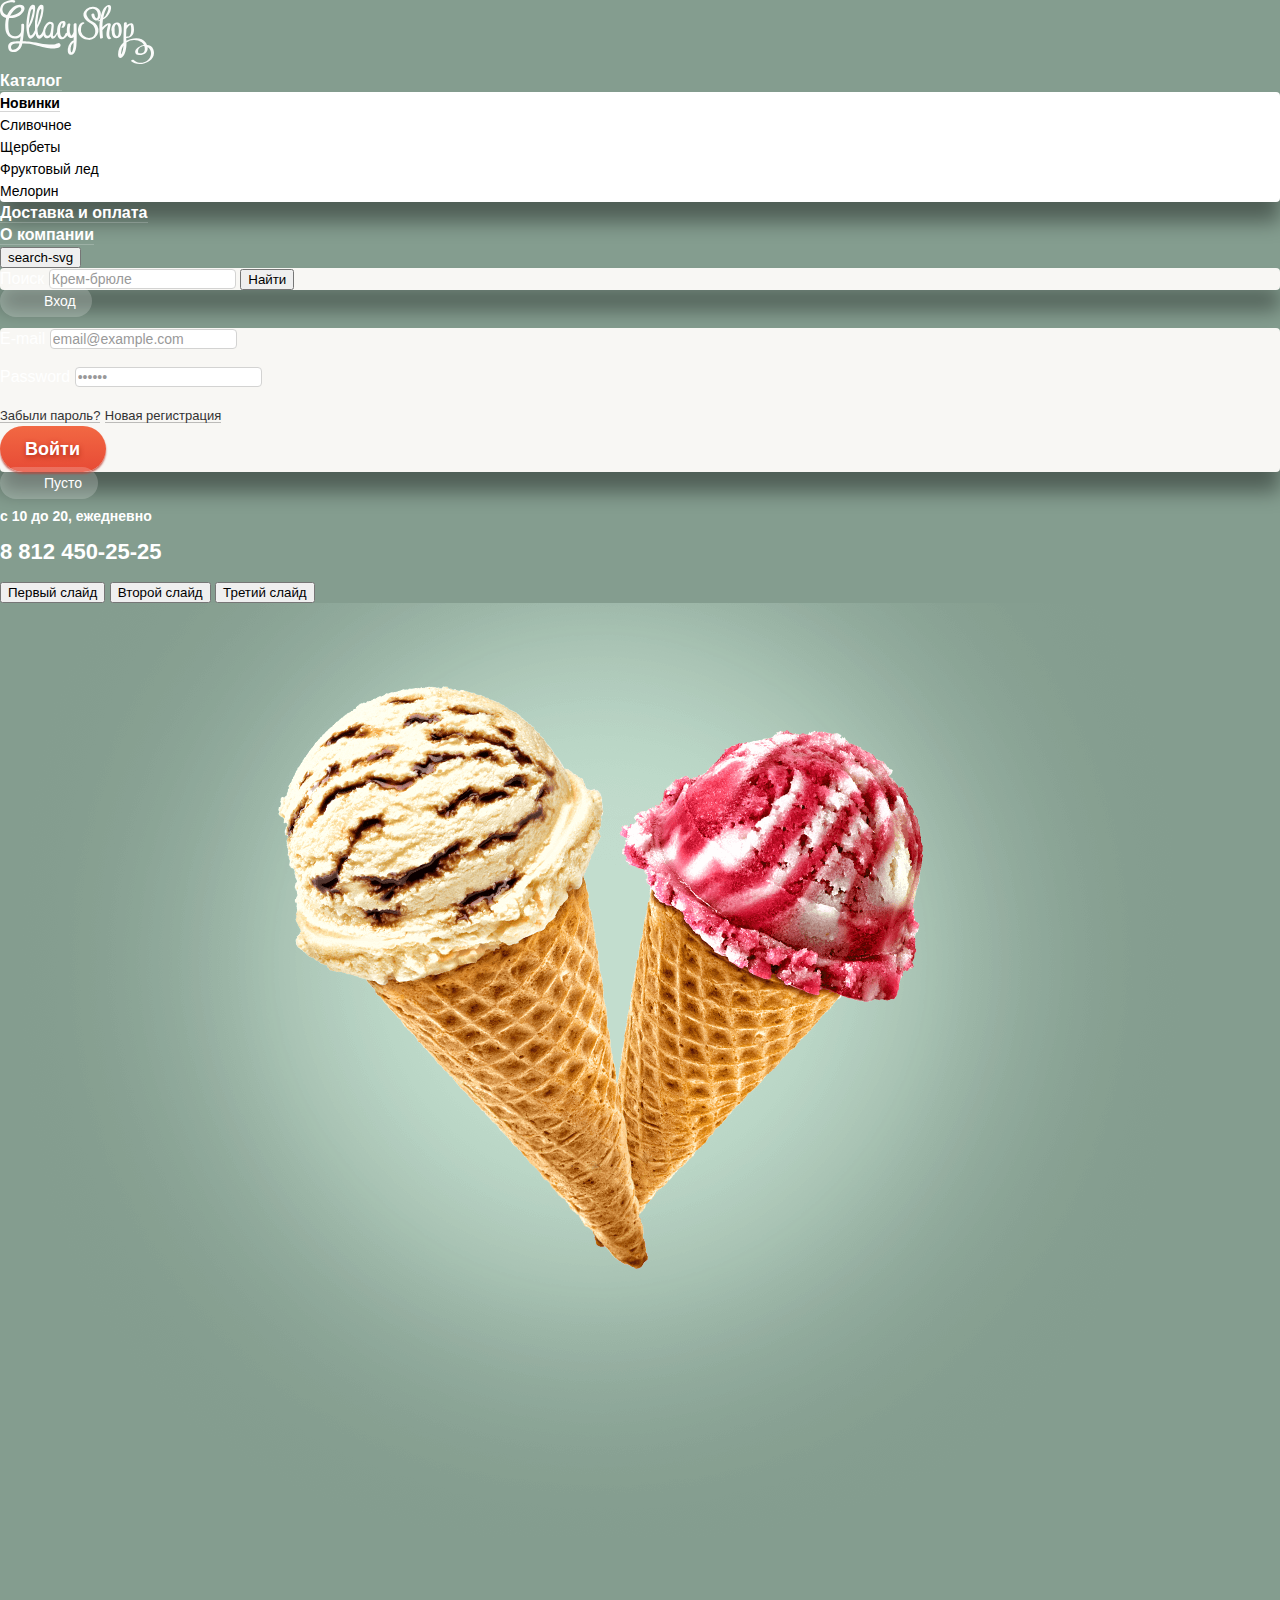
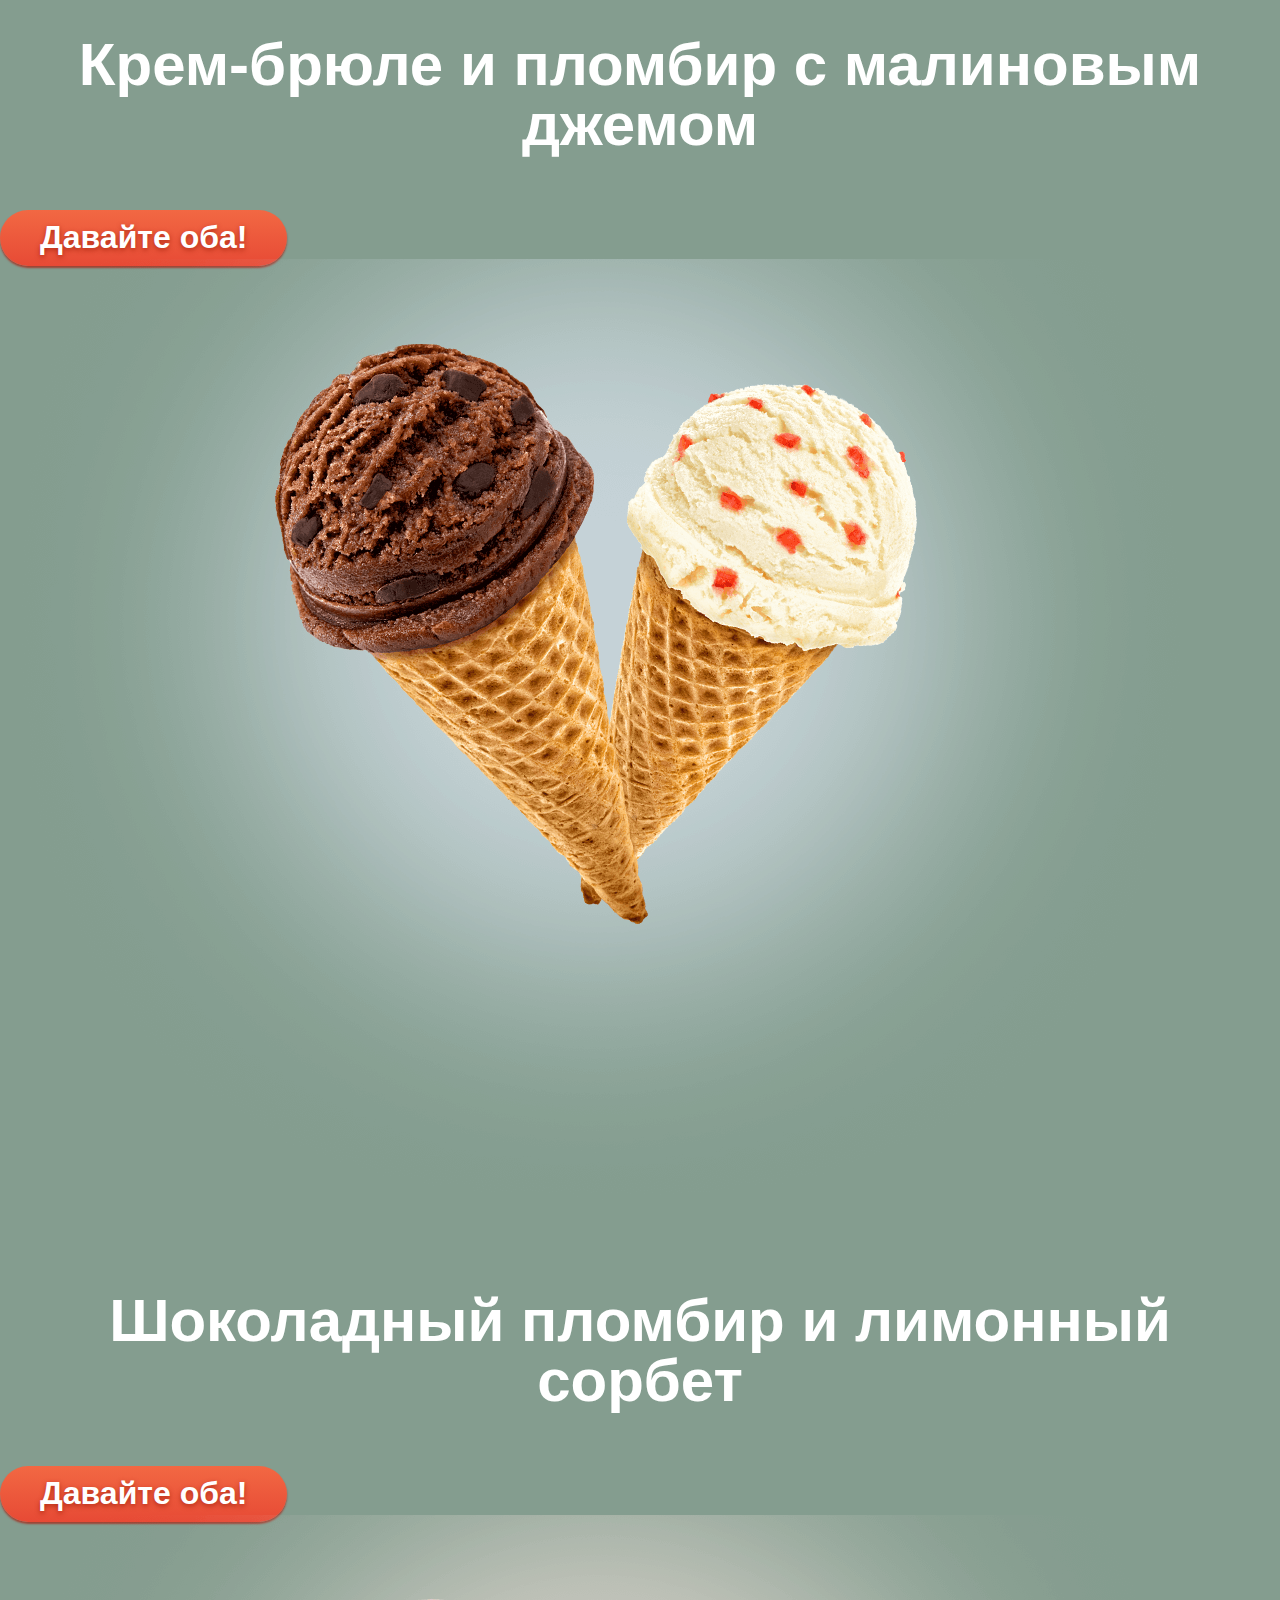
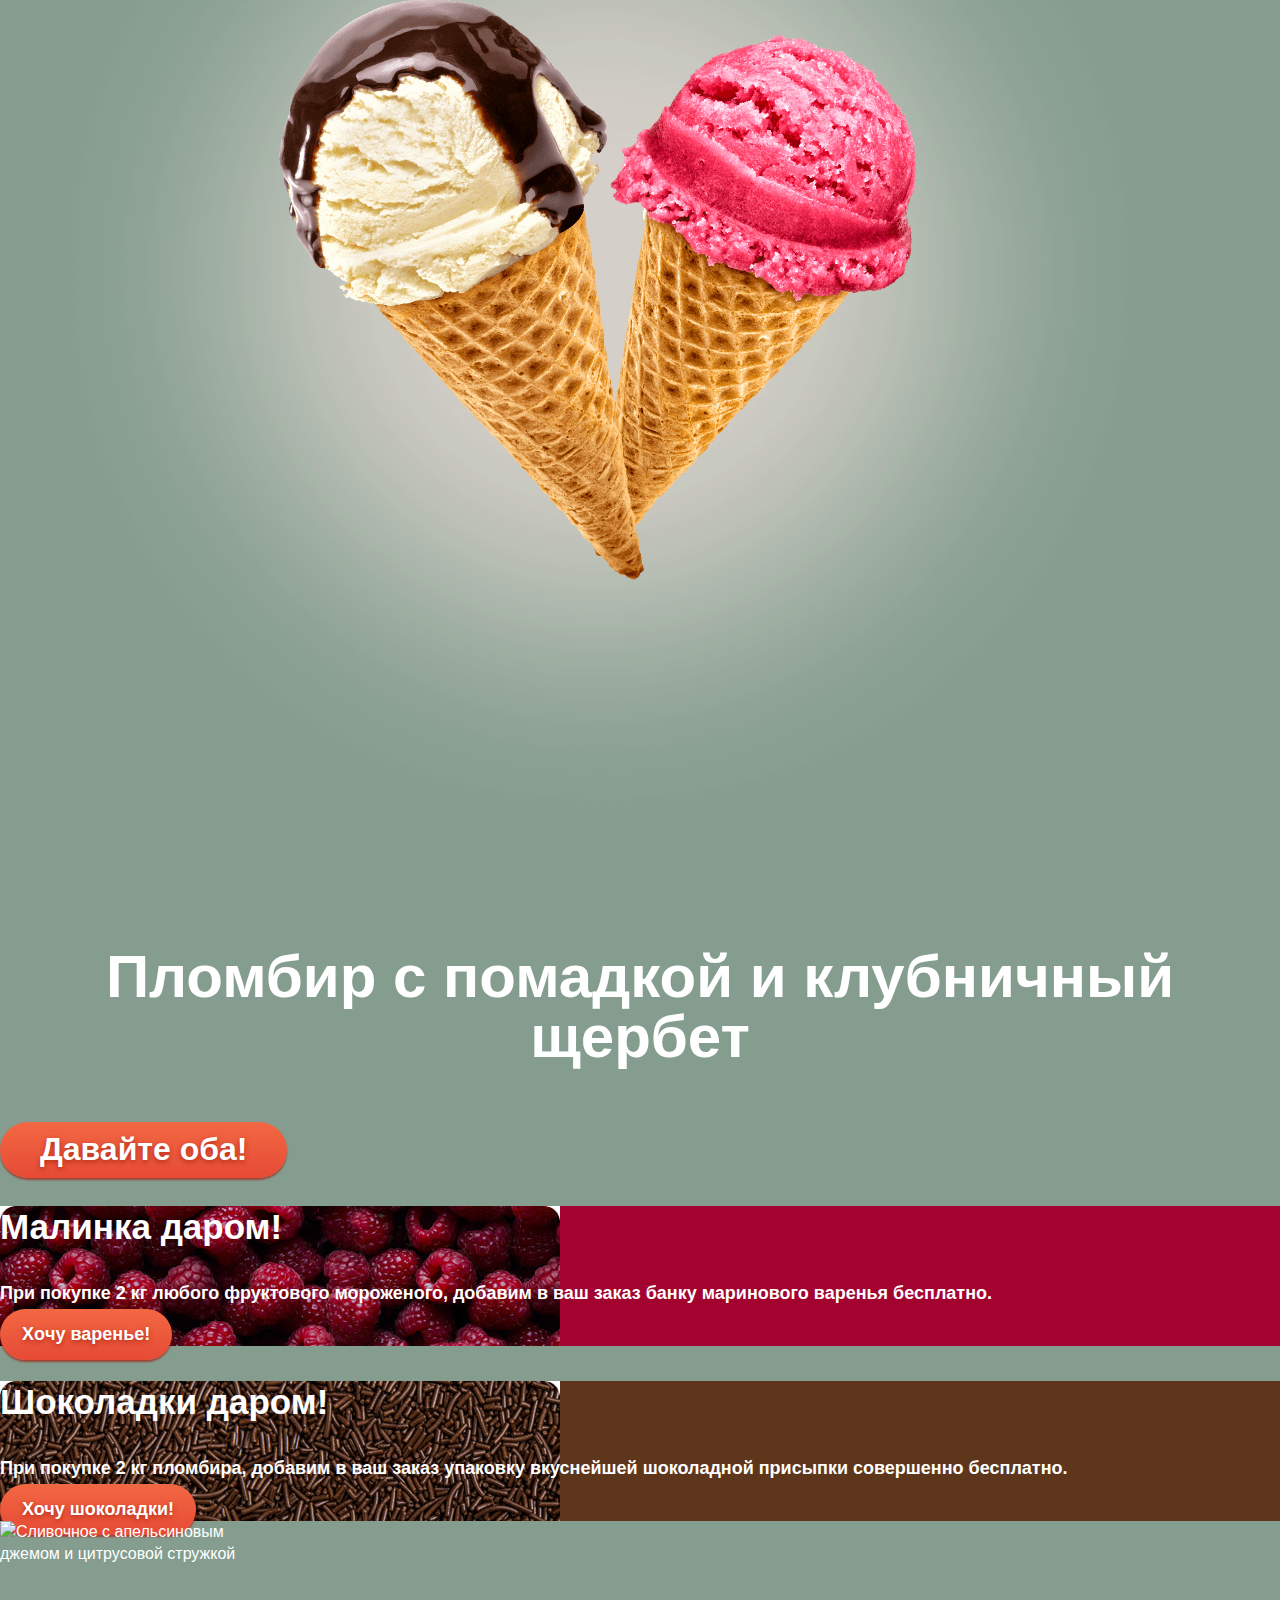
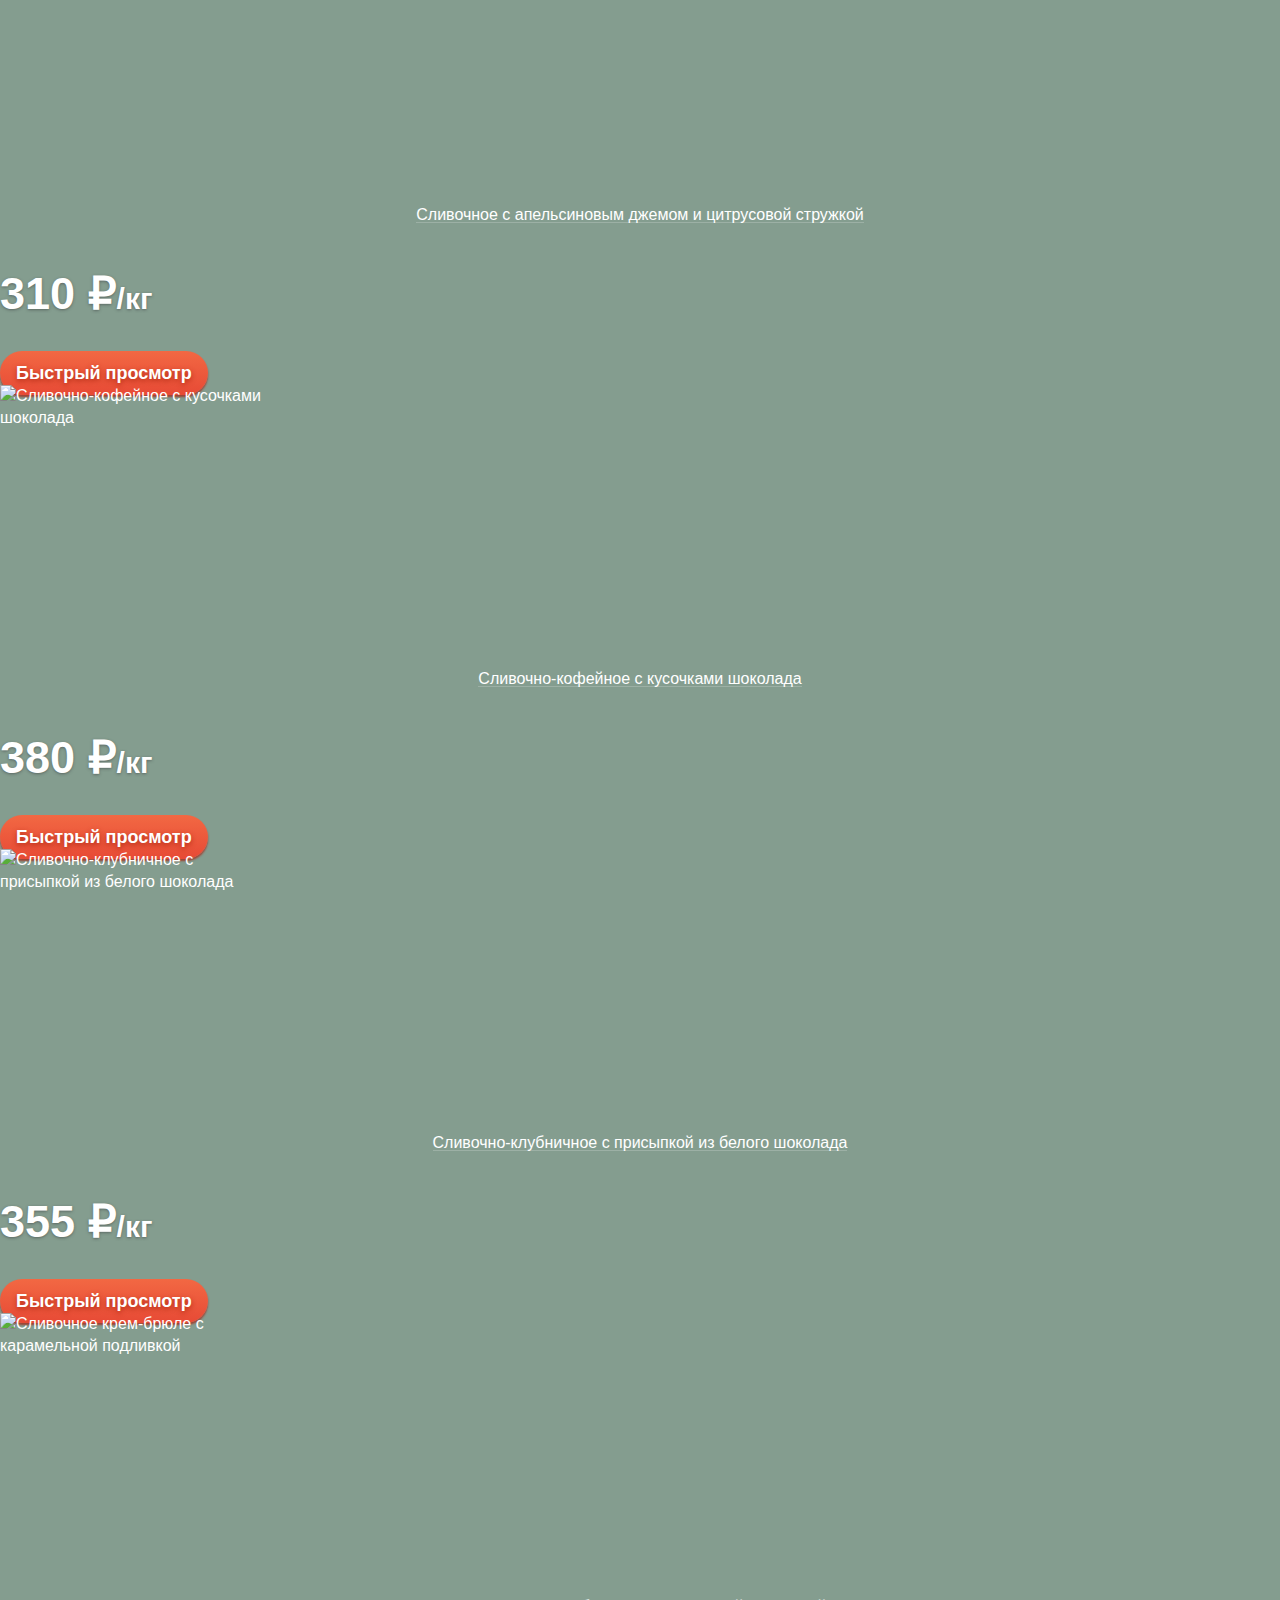
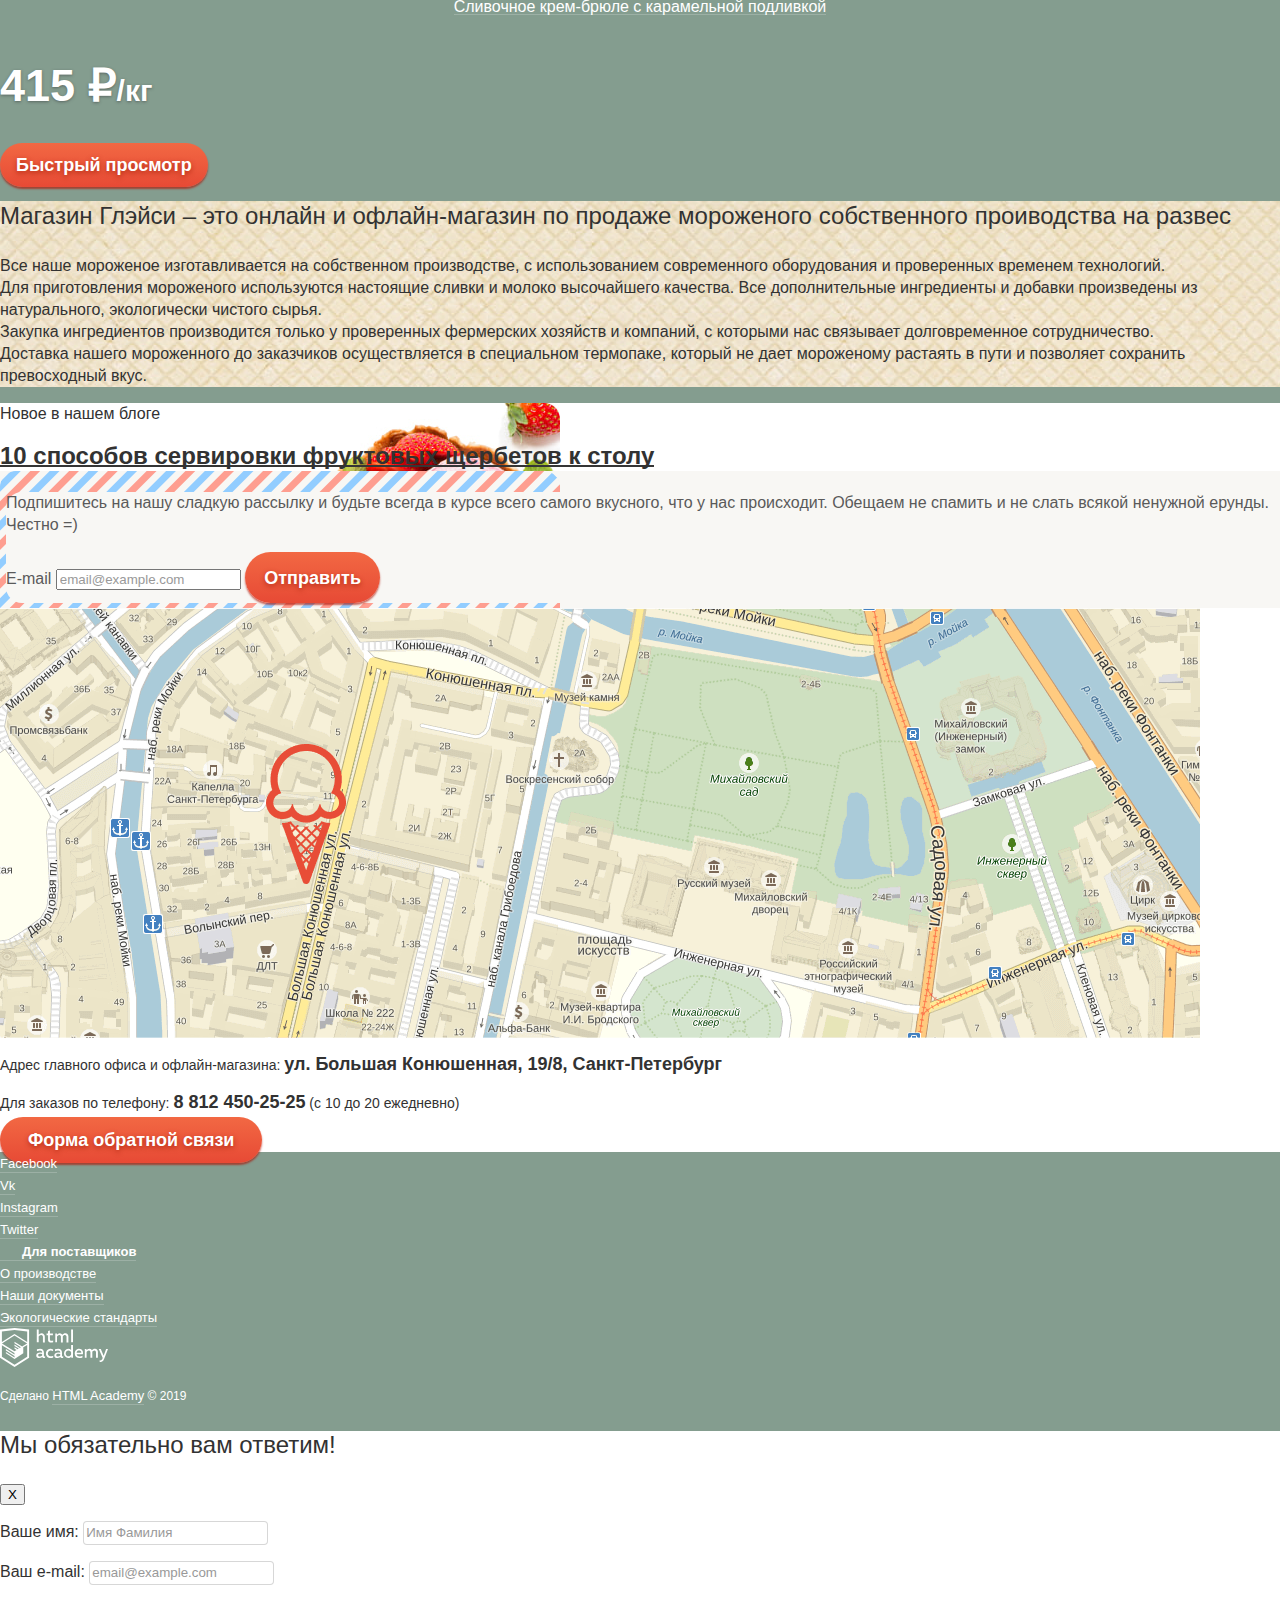
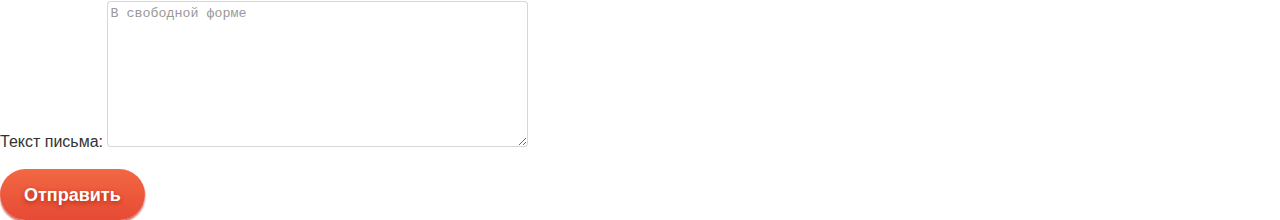
==== commit 9c739b6e: "Вносит правки в разметке" ====
--- a/index.html
+++ b/index.html
@@ -16,7 +16,7 @@
 
     <nav class="nav">
       <ul class="nav__list list-reset">
-        <li class="nav__item"><a class="nav__link" href="#" aria-haspopup="true">Каталог</a>
+        <li class="nav__item nav__item--catalog"><a class="nav__link" href="#" aria-haspopup="true">Каталог</a>
           <ul class="nav__submenu dropdown list-reset" aria-label="Подменю">
             <li class="nav__submenu-item"><a class="new" href="#"><b>Новинки</b></a></li>
             <li class="nav__submenu-item"><a href="catalog.html">Сливочное</a></li>
@@ -64,7 +64,8 @@
       </ul>
 
       <div class="cart">
-        <a class="cart__info" href="#"><span>Корзина: </span>Пусто</a>
+        <a class="cart__info" href="#"><span class="visually-hidden">Корзина: </span><output
+            class="cart__status">Пусто</output></a>
       </div>
     </div>
 
@@ -123,7 +124,7 @@
     <section class="promo">
       <h2 class="visually-hidden">Промоакции</h2>
 
-      <section class="promo__raspberry">
+      <section class="promo__item promo__item--raspberry">
         <h3 class="promo__title">Малинка даром!</h3>
         <p class="promo__txt">
           При покупке 2 кг любого фруктового мороженого, добавим в ваш заказ
@@ -132,7 +133,7 @@
         <a class="promo__link like-btn" href="#" aria-label="Выбрать акцию с вареньем">Хoчу варенье!</a>
       </section>
 
-      <section class="promo__chocolate">
+      <section class="promo__item promo__item--chocolate">
         <h3 class="promo__title">Шоколадки даром!</h3>
         <p class="promo__txt">
           При покупке 2 кг пломбира, добавим в ваш заказ упаковку вкуснейшей
@@ -203,22 +204,22 @@
       </p>
 
       <ul class="strengths__list list-reset">
-        <li class="strengths__item">
+        <li class="strengths__item strengths__item--handmade">
           Все наше мороженое изготавливается на собственном производстве, с
           использованием современного оборудования и проверенных временем
           технологий.
         </li>
-        <li class="strengths__item">
+        <li class="strengths__item strengths__item--eco">
           Для приготовления мороженого используются настоящие сливки и молоко
           высочайшего качества. Все дополнительные ингредиенты и добавки
           произведены из натурального, экологически чистого сырья.
         </li>
-        <li class="strengths__item">
+        <li class="strengths__item strengths__item--farm">
           Закупка ингредиентов производится только у проверенных фермерских
           хозяйств и компаний, с которыми нас связывает долговременное
           сотрудничество.
         </li>
-        <li class="strengths__item">
+        <li class="strengths__item strengths__item--termopack">
           Доставка нашего мороженного до заказчиков осуществляется в
           специальном термопаке, который не дает мороженому растаять в пути и
           позволяет сохранить превосходный вкус.
@@ -279,10 +280,13 @@
   <footer class="page-footer">
 
     <ul class="social social__list list-reset">
-      <li class="social__item"><a href="#" aria-label="В фейсбук">Facebook</a></li>
-      <li class="social__item"><a href="#" aria-label="Вконтакте">VK</a></li>
-      <li class="social__item"><a href="#" aria-label="В Инстаграм">Instagram</a></li>
-      <li class="social__item"><a href="#" aria-label="В Твиттер">Twitter</a></li>
+      <li class="social__item"><a class="social__link social__link--fb" href="#" aria-label="В фейсбук">Facebook</a>
+      </li>
+      <li class="social__item"><a class="social__link social__link--vk" href="#" aria-label="Вконтакте">Vk</a></li>
+      <li class="social__item"><a class="social__link social__link--insta" href="#"
+          aria-label="В Инстаграм">Instagram</a></li>
+      <li class="social__item"><a class="social__link social__link--twitter" href="#" aria-label="В Твиттер">Twitter</a>
+      </li>
     </ul>
 
     <ul class="footer-nav footer-nav__list list-reset">
@@ -312,7 +316,7 @@
     <h2 class="visually-hidden">Форма обратной связи</h2>
 
     <p class="modal__title">Мы обязательно вам ответим!</p>
-    <button class="modal__close" type="button" aria-label="Закрыть окно"></button>
+    <button class="modal__close" type="button" aria-label="Закрыть окно">X</button>
 
     <form class="feedback__form" action="https://echo.htmlacademy.ru" method="POST">
       <p class="feedback__name">
--- a/css/styles.css
+++ b/css/styles.css
@@ -150,8 +150,7 @@
 	font-weight: 700;
 	line-height: 19px;
 
-	display: inline-block;
-	vertical-align: middle;
+	display: inline-flex;
 
 	border-bottom: 1px solid var(--white-alpha-2);
 }
@@ -281,8 +280,7 @@
 
 	color: var(--basic-almost-black);
 
-	display: inline-block;
-	vertical-align: middle;
+	display: inline-flex;
 
 	border-bottom: 1px solid var(--grey-alpha-3);
 }
@@ -308,17 +306,17 @@
 	padding-right: 26px;
 }
 
-.cart__table {
+.cart__table-wrapper {
 	color: var(--basic-almost-black);
 	font-size: 13px;
 	line-height: 16px;
 }
 
-.cart__table-cell--amount {
+.cart__amount {
 	color: var(--basic-black);
 }
 
-.cart__table-cell--price {
+.cart__price {
 	color: var(--basic-grey-lighter);
 }
 
@@ -373,14 +371,14 @@
 
 /* Промоакции */
 
-.promo__raspberry {
+.promo__item--raspberry {
 	background-color: var(--bg-raspberry);
 	background-image: url("../img/raspberry.jpg");
 	background-repeat: no-repeat;
 	background-position: 0 0;
 }
 
-.promo__chocolate {
+.promo__item--chocolate {
 	background-color: var(--bg-chocolate);
 	background-image: url("../img/chocolate.jpg");
 	background-repeat: no-repeat;
@@ -581,8 +579,7 @@
 	font-size: 13px;
 	line-height: 16px;
 
-	display: inline-block;
-	vertical-align: middle;
+	display: inline-flex;
 
 	border-bottom: 1px solid var(--white-alpha-2);
 }
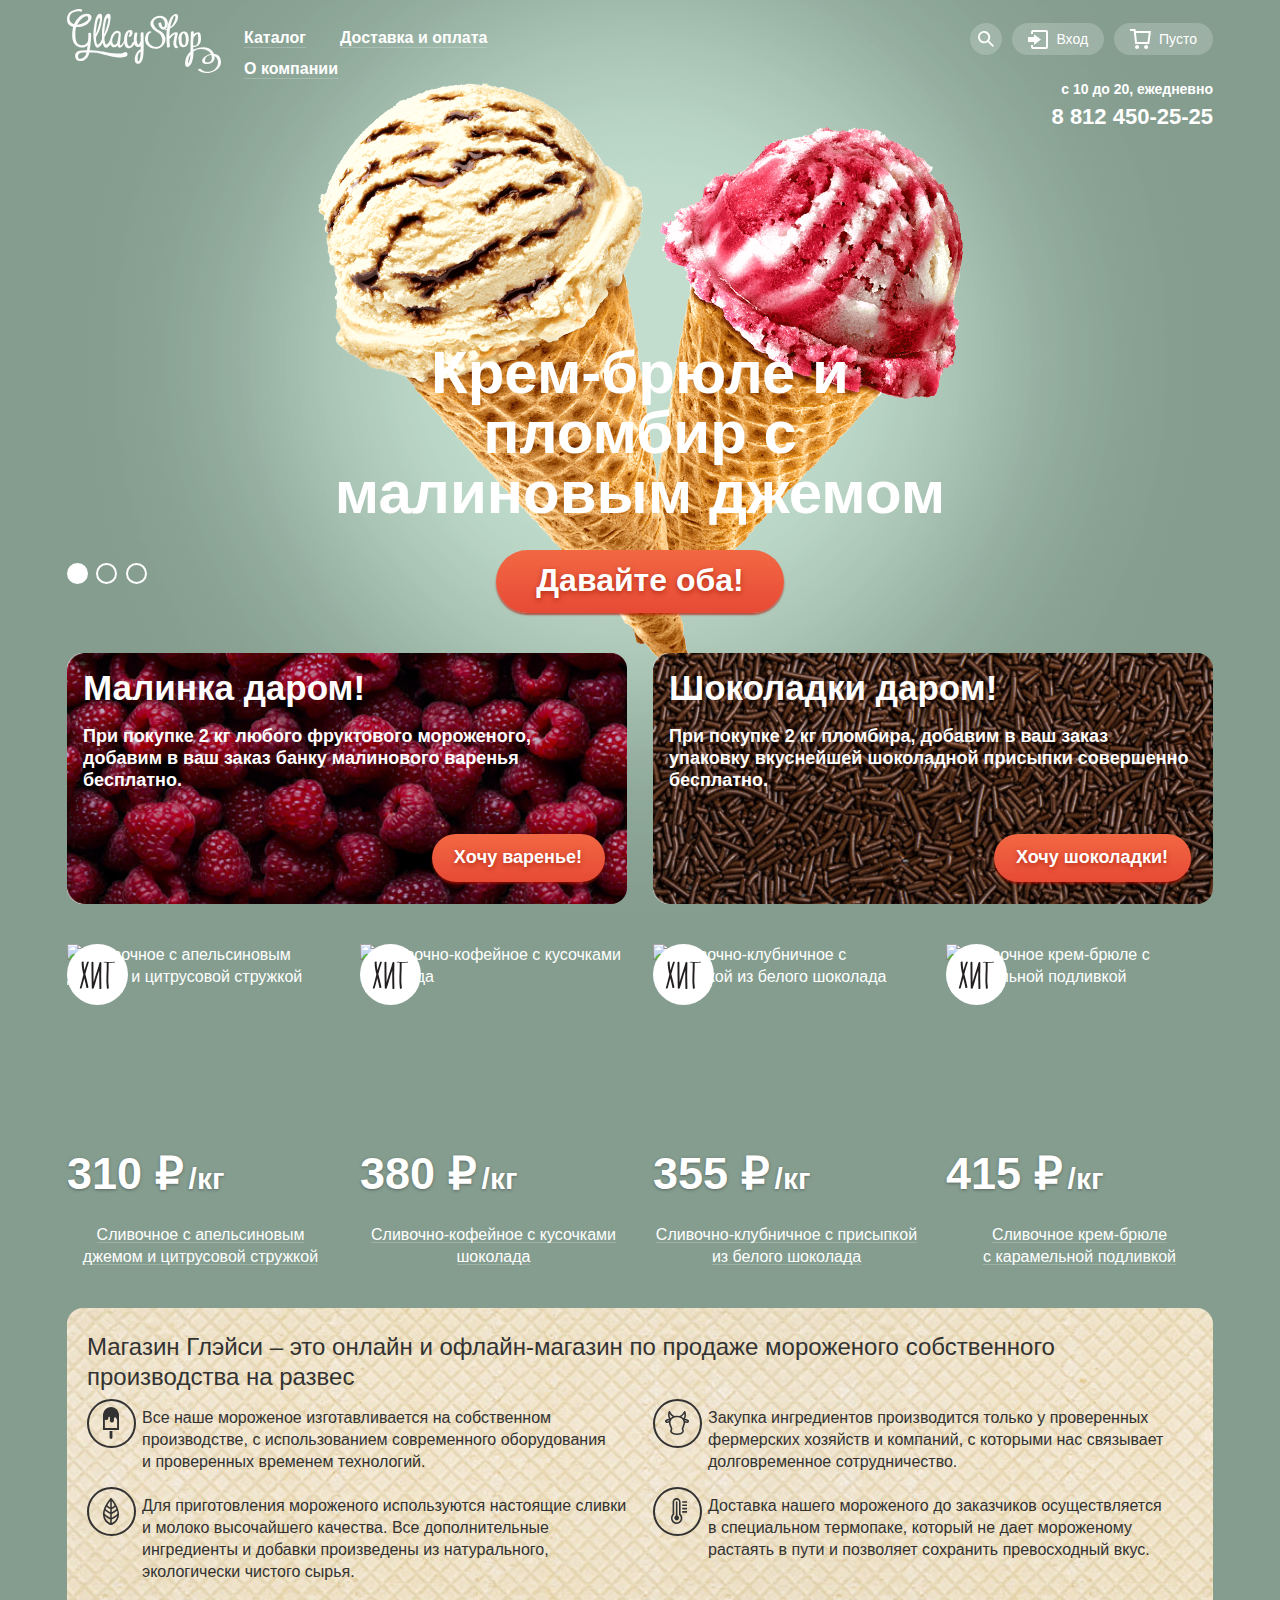
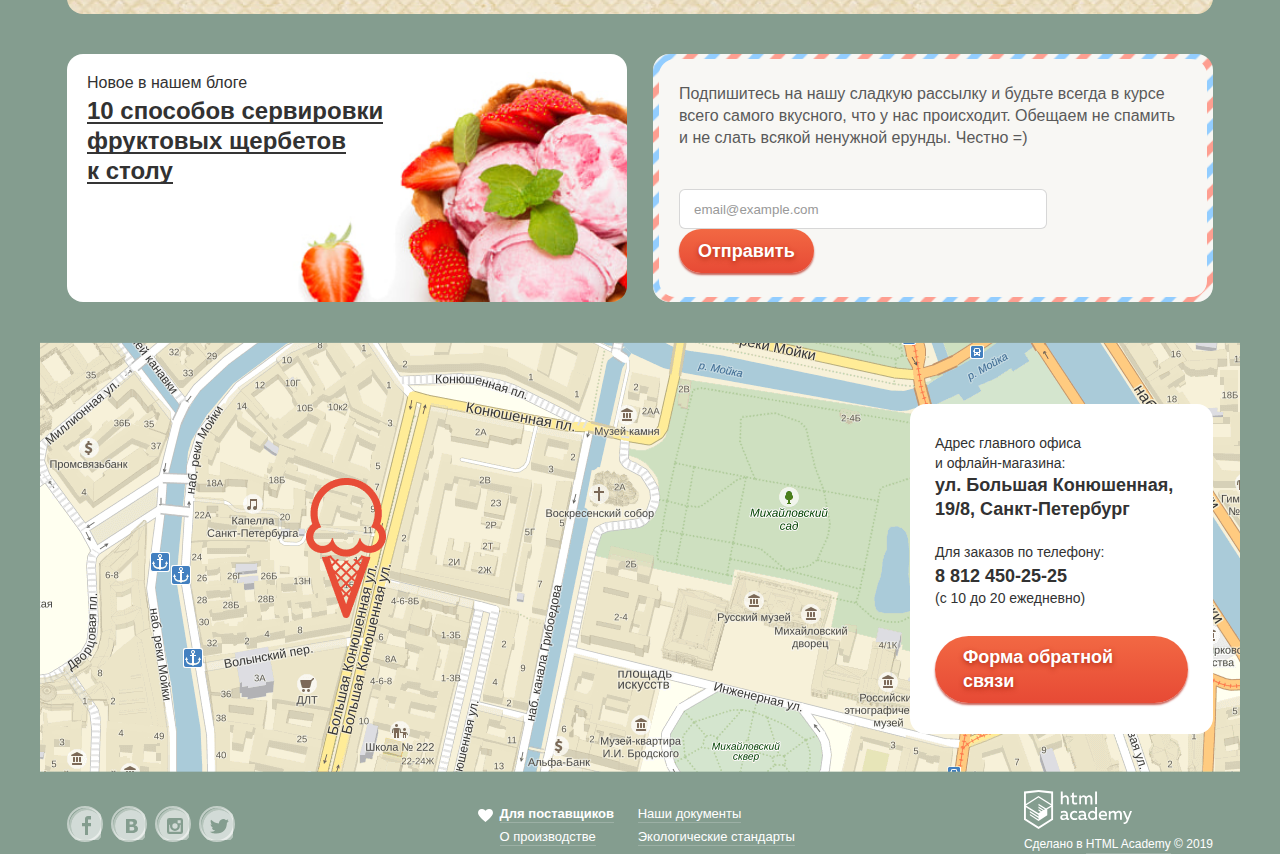
==== commit e5de8bfc: "исправляет подменю и попапы, которые прячутся при наведении" ====
--- a/index.html
+++ b/index.html
@@ -8,330 +8,401 @@
   <link rel="stylesheet" href="css/styles.css">
 </head>
 
-<body class="page">
+<body class="page bg-green">
+
   <header class="page-header">
-    <a class="logo-wrapper">
-      <img src="img/gllacy-logo.svg" width="154" height="64" alt="Логотип 'Gllacy'">
-    </a>
-
-    <nav class="nav">
-      <ul class="nav__list list-reset">
-        <li class="nav__item nav__item--catalog"><a class="nav__link" href="#" aria-haspopup="true">Каталог</a>
-          <ul class="nav__submenu dropdown list-reset" aria-label="Подменю">
-            <li class="nav__submenu-item"><a class="new" href="#"><b>Новинки</b></a></li>
-            <li class="nav__submenu-item"><a href="catalog.html">Сливочное</a></li>
-            <li class="nav__submenu-item"><a href="#">Щербеты</a></li>
-            <li class="nav__submenu-item"><a href="#">Фруктовый лед</a></li>
-            <li class="nav__submenu-item"><a href="#">Мелорин</a></li>
+    <div class="container">
+      <div class="header-top-row">
+        <a class="logo-wrapper">
+          <img src="img/gllacy-logo.svg" width="154" height="64" alt="Логотип 'Gllacy'">
+        </a>
+
+        <nav class="nav">
+          <ul class="nav__list list-reset">
+            <li class="nav__item nav__item--catalog"><a class="nav__link" href="#" aria-haspopup="true">Каталог</a>
+              <ul class="nav__submenu dropdown list-reset" aria-label="Подменю">
+                <li class="nav__submenu-item nav__submenu-item--new"><a href="#"><b>Новинки</b></a></li>
+                <li class="nav__submenu-item"><a href="catalog.html">Сливочное</a></li>
+                <li class="nav__submenu-item"><a href="#">Щербеты</a></li>
+                <li class="nav__submenu-item"><a href="#">Фруктовый лед</a></li>
+                <li class="nav__submenu-item"><a href="#">Мелорин</a></li>
+              </ul>
+            </li>
+            <li class="nav__item"><a class="nav__link" href="#">Доставка и оплата</a></li>
+            <li class="nav__item"><a class="nav__link" href="#">О компании</a></li>
           </ul>
+        </nav>
+
+        <div class="header-user">
+
+          <div class="search">
+            <button class="header-user__link search__btn" type="button" aria-label="Поиск" aria-haspopup="true">
+              <svg class="header-user__svg search__btn-svg" width="16" height="16" xmlns="http://www.w3.org/2000/svg">
+                <path
+                  d="M16 14.665l-4.921-4.932a6.144 6.144 0 00-.994-8.273 6.113 6.113 0 00-8.307.352 6.141 6.141 0 00-.293 8.328 6.11 6.11 0 008.262.937L14.659 16 16 14.665zm-9.918-4.288a4.245 4.245 0 01-3.928-2.63 4.269 4.269 0 01.922-4.643 4.248 4.248 0 014.632-.923 4.253 4.253 0 012.624 3.936 4.274 4.274 0 01-1.247 3.01 4.256 4.256 0 01-3.003 1.25z" />
+              </svg>
+            </button>
+
+            <form class="search__form" role="search" action="https://echo.htmlacademy.ru" method="GET">
+              <label class="visually-hidden" for="search-field">Поиск</label>
+              <input class="search__input" type="search" name="search" id="search-field" placeholder="Крем-брюле">
+              <button class="visually-hidden" type="submit">Найти</button>
+            </form>
+          </div>
+
+          <ul class="header-user__list list-reset">
+            <li class="header-user__item"><a class="header-user__link header-user__link--login" href="#"
+                aria-label="Войти в свой аккаунт" aria-haspopup="true">
+                <svg class="header-user__svg header-user__svg--login" width="20" height="19"
+                  xmlns="http://www.w3.org/2000/svg">
+                  <path d="M6.04 14.88l6.92-5.38-6.92-5.37v2.91H0v4.92h6.04v2.92z" />
+                  <path d="M18 0H5a2 2 0 00-2 2v2h2V2h13v15H5v-2H3v2a2 2 0 002 2h13a2 2 0 002-2V2a2 2 0 00-2-2z" />
+                </svg>
+                <span>Вход</span></a>
+              <form class="signin" action="https://echo.htmlacademy.ru" method="POST">
+                <p>
+                  <label class="visually-hidden" for="email-field">E-mail</label>
+                  <input class="signin__input" type="email" name="email" id="email-field"
+                    placeholder="email@example.com">
+                </p>
+                <p>
+                  <label class="visually-hidden" for="password-field">Password</label>
+                  <input class="signin__input" type="password" name="password" id="password-field" placeholder="••••••">
+                </p>
+
+                <div class="signin__links-button">
+                  <div class="signin__link-wrapper">
+                    <a class="signin__link" href="#">Забыли пароль?</a>
+                    <a class="signin__link" href="#">Новая регистрация</a>
+                  </div>
+
+                  <button class="signin__btn like-btn" type="submit">Войти</button>
+                </div>
+
+              </form>
+            </li>
+          </ul>
+
+          <div class="cart">
+            <a class="header-user__link cart__info" href="#"><span class="visually-hidden">Корзина: </span>
+              <svg class="header-user__svg cart__svg" width="21" height="20" xmlns="http://www.w3.org/2000/svg">
+                <path class="cart__svg--outline"
+                  d="M7.034 20a2.008 2.008 0 002.015-2c0-1.105-.902-2-2.015-2a2.008 2.008 0 00-2.016 2c0 1.105.903 2 2.016 2zM16.103 20a2.008 2.008 0 002.015-2c0-1.105-.902-2-2.015-2a2.008 2.008 0 00-2.016 2c0 1.105.903 2 2.016 2zM5.703 2l-.241-2H0v2h3.668l1.511 13h14.108L21 2H5.703zm11.8 11H6.973L5.965 4h12.727l-1.189 9z" />
+                <path class="cart__svg--fill" d="M5.935 4.03L6.973 13h10.53l1.19-8.97H5.934z" />
+              </svg>
+              <output class="cart__status">Пусто</output></a>
+          </div>
+        </div>
+      </div>
+
+      <div class="header-info">
+        <p class="header-info__hours">с 10 до 20, ежедневно</p>
+        <p class="header-info__contacts"><a href="tel:+88124502525">8 812 450-25-25</a></p>
+      </div>
+    </div>
+  </header>
+
+  <main class="page-content">
+    <h1 class="visually-hidden">Интернет-магазин мороженого "Gllacy"</h1>
+
+    <section class="slider">
+      <div class="container">
+        <h2 class="visually-hidden">Популярные начинки</h2>
+
+        <div class="slider__controls">
+          <button class="slider__controls-btn slider__controls-btn--active" type="button"
+            aria-label="Перейти на слайд с Крем-брюле"></button>
+          <button class="slider__controls-btn" type="button"
+            aria-label="Перейти на слайд с Шоколадным пломбиром"></button>
+          <button class="slider__controls-btn" type="button"
+            aria-label="Перейти на слайд с Пломбиром с помадкой"></button>
+        </div>
+
+        <ul class="slider__list list-reset">
+          <li class="slider__item">
+            <div class="slider__img-wrapper">
+              <img src="img/slide-1.png" width="1200" height="966" alt="Крем-брюле и пломбир с малиновым джемом"
+                aria-hidden="true">
+            </div>
+
+            <h3 class="slider__title">Крем-брюле и пломбир с малиновым джемом</h3>
+            <a class="slider__link like-btn" href="#" aria-label="Выбрать оба мороженых!">Давайте оба!</a>
+          </li>
+          <li class="slider__item">
+            <div class="slider-img-wrapper">
+              <img src="img/slide-2.png" width="1200" height="966" alt="Шоколадный пломбир и лимонный сорбет"
+                aria-hidden="true">
+            </div>
+
+            <h3 class="slider__title">Шоколадный пломбир и лимонный сорбет</h3>
+            <a class="slider__link like-btn" href="#" aria-label="Выбрать оба мороженых!">Давайте оба!</a>
+          </li>
+          <li class="slider__item">
+            <div class="slider-img-wrapper">
+              <img src="img/slide-3.png" width="1200" height="966" alt="Пломбир с помадкой и клубничный щербет"
+                aria-hidden="true">
+            </div>
+
+            <h3 class="slider__title">Пломбир с помадкой и клубничный щербет</h3>
+            <a class="slider__link like-btn" href="#" aria-label="Выбрать оба мороженых!">Давайте оба!</a>
+          </li>
+        </ul>
+      </div>
+    </section>
+
+    <section class="promo">
+      <div class="container">
+        <h2 class="visually-hidden">Промоакции</h2>
+
+        <section class="promo__item promo__item--raspberry">
+          <h3 class="promo__title">Малинка даром!</h3>
+          <p class="promo__txt">
+            При покупке 2&nbsp;кг любого фруктового мороженого, добавим в&nbsp;ваш заказ
+            банку малинового варенья бесплатно.
+          </p>
+          <a class="promo__link like-btn" href="#" aria-label="Выбрать акцию с вареньем">Хoчу варенье!</a>
+        </section>
+
+        <section class="promo__item promo__item--chocolate">
+          <h3 class="promo__title">Шоколадки даром!</h3>
+          <p class="promo__txt">
+            При покупке 2&nbsp;кг пломбира, добавим в&nbsp;ваш заказ упаковку вкуснейшей
+            шоколадной присыпки совершенно бесплатно.
+          </p>
+          <a class="promo__link like-btn" href="#" aria-label="Выбрать акцию с шоколадом">Хочу шоколадки!</a>
+        </section>
+      </div>
+    </section>
+
+    <section class="hits">
+      <div class="container">
+        <h2 class="visually-hidden">Хиты продаж</h2>
+
+        <ul class="hits__list list-reset">
+          <li class="hits__item hits__item--hit">
+            <div class="hits__item-wrapper">
+              <div class="hits__img-wrapper">
+                <img src="img/product-1.png" width="267" height="267"
+                  alt="Сливочное с апельсиновым джемом и цитрусовой стружкой" aria-hidden="true">
+              </div>
+              <a href="#">
+                <h3 class="hits__title"><span>Сливочное с&nbsp;апельсиновым джемом и&nbsp;цитрусовой стружкой</span>
+                </h3>
+              </a>
+              <p class="hits__price">310 ₽<span>/кг</span></p>
+            </div>
+            <div class="hits__btn-wrapper">
+              <a class="hits__link like-btn" href="#" aria-label="Перейти на детальную страницу">Быстрый просмотр</a>
+            </div>
+          </li>
+
+          <li class="hits__item hits__item--hit">
+            <div class="hits__item-wrapper">
+              <div class="hits__img-wrapper">
+                <img src="img/product-2.png" width="267" height="267" alt="Сливочно-кофейное с кусочками шоколада"
+                  aria-hidden="true">
+              </div>
+
+              <a href="#">
+                <h3 class="hits__title"><span>Сливочно-кофейное с&nbsp;кусочками шоколада</span></h3>
+              </a>
+              <p class="hits__price">380 ₽<span>/кг</span></p>
+            </div>
+            <div class="hits__btn-wrapper">
+              <a class="hits__link like-btn" href="#" aria-label="Перейти на детальную страницу">Быстрый просмотр</a>
+            </div>
+          </li>
+
+          <li class="hits__item hits__item--hit">
+            <div class="hits__item-wrapper">
+              <div class="hits__img-wrapper">
+                <img src="img/product-3.png" width="267" height="267"
+                  alt="Сливочно-клубничное с присыпкой из белого шоколада" aria-hidden="true">
+              </div>
+
+              <a href="#">
+                <h3 class="hits__title"><span>Сливочно-клубничное с&nbsp;присыпкой из&nbsp;белого шоколада</span></h3>
+              </a>
+              <p class="hits__price">355 ₽<span>/кг</span></p>
+            </div>
+            <div class="hits__btn-wrapper">
+              <a class="hits__link like-btn" href="#" aria-label="Перейти на детальную страницу">Быстрый просмотр</a>
+            </div>
+          </li>
+
+          <li class="hits__item hits__item--hit">
+            <div class="hits__item-wrapper">
+              <div class="hits__img-wrapper">
+                <img src="img/product-4.png" width="267" height="267" alt="Сливочное крем-брюле с карамельной подливкой"
+                  aria-hidden="true">
+              </div>
+              <a href="#">
+                <h3 class="hits__title"><span>Сливочное крем-брюле с&nbsp;карамельной подливкой</span></h3>
+              </a>
+              <p class="hits__price">415 ₽<span>/кг</span></p>
+            </div>
+            <div class="hits__btn-wrapper">
+              <a class="hits__link like-btn" href="#" aria-label="Перейти на детальную страницу">Быстрый просмотр</a>
+            </div>
+          </li>
+        </ul>
+      </div>
+    </section>
+
+    <section class="strengths">
+      <div class="container">
+        <h2 class="visually-hidden">Преимущества</h2>
+
+        <div class="strengths__wrapper">
+          <p class="strengths__txt">
+            Магазин Глэйси&nbsp;&ndash; это онлайн и&nbsp;офлайн-магазин по&nbsp;продаже мороженого собственного
+            производства
+            на&nbsp;развес
+          </p>
+
+          <ul class="strengths__list list-reset">
+            <li class="strengths__item strengths__item--handmade">
+              Все наше мороженое изготавливается на&nbsp;собственном производстве, с
+              использованием современного оборудования и&nbsp;проверенных временем
+              технологий.
+            </li>
+            <li class="strengths__item strengths__item--farm">
+              Закупка ингредиентов производится только у&nbsp;проверенных фермерских
+              хозяйств и&nbsp;компаний, с&nbsp;которыми нас связывает долговременное
+              сотрудничество.
+            </li>
+            <li class="strengths__item strengths__item--eco">
+              Для приготовления мороженого используются настоящие сливки и&nbsp;молоко
+              высочайшего качества. Все дополнительные ингредиенты и&nbsp;добавки
+              произведены из&nbsp;натурального, экологически чистого сырья.
+            </li>
+            <li class="strengths__item strengths__item--termopack">
+              Доставка нашего мороженого до&nbsp;заказчиков осуществляется в&nbsp;специальном термопаке, который
+              не&nbsp;дает мороженому растаять в&nbsp;пути и
+              позволяет сохранить превосходный вкус.
+            </li>
+          </ul>
+        </div>
+      </div>
+    </section>
+
+    <div class="blog-newsletter__wrapper">
+      <div class="container">
+
+        <article class="blog">
+          <p class="blog__txt">Новое в нашем блоге</p>
+          <a class="blog__link" href="#" target="_blank" aria-label="Перейти на страницу с блогом">
+            <h2 class="blog__title">10&nbsp;способов сервировки фруктовых щербетов к&nbsp;столу</h2>
+          </a>
+        </article>
+
+        <section class="newsletter">
+          <div class="newsletter__wrapper">
+            <h2 class="visually-hidden">Подписка</h2>
+
+            <p class="newsletter__txt">
+              Подпишитесь на&nbsp;нашу сладкую рассылку и&nbsp;будьте всегда в&nbsp;курсе всего
+              самого вкусного, что у&nbsp;нас происходит. Обещаем не&nbsp;спамить и&nbsp;не&nbsp;слать
+              всякой ненужной ерунды. Честно =)
+            </p>
+
+            <form class="newsletter__form" action="https://echo.htmlacademy.ru/" method="POST">
+              <label class="visually-hidden" for="email-field">E-mail</label>
+              <input class="newsletter__input" type="email" name="email" id="email-field"
+                placeholder="email@example.com">
+              <button class="newsletter__btn like-btn" type="submit">Отправить</button>
+            </form>
+          </div>
+
+        </section>
+      </div>
+    </div>
+
+    <section class="contacts">
+      <div class="container">
+        <h2 class="visually-hidden">Контактная информация</h2>
+
+        <div class="contacts__map-wrapper">
+          <img src="img/map.png" width="1200" height="430" alt="ул. Большая Конюшенная, 19/8" />
+        </div>
+
+        <div class="contacts__wrapper">
+          <p class="contacts__txt">Адрес главного офиса <br> и&nbsp;офлайн-магазина:
+            <span class="contacts__address">ул. Большая Конюшенная, 19/8, Санкт-Петербург</span></p>
+
+          <p class="contacts__txt">
+            Для заказов по телефону:
+            <a class="contacts__tel" href="tel:+88124502525">8 812 450-25-25</a>
+            (с 10 до 20 ежедневно)
+          </p>
+          <a class="contacts__link like-btn" href="#" aria-haspopup="true">Форма обратной связи</a>
+        </div>
+      </div>
+    </section>
+  </main>
+
+  <footer class="page-footer">
+    <div class="container">
+
+      <ul class="social social__list list-reset">
+        <li class="social__item"><a class="social__link social__link--fb" href="#"><span
+              class="visually-hidden">Facebook</span></a>
         </li>
-        <li class="nav__item"><a class="nav__link" href="#">Доставка и оплата</a></li>
-        <li class="nav__item"><a class="nav__link" href="#">О компании</a></li>
-      </ul>
-    </nav>
-
-    <div class="header-user">
-
-      <div class="search">
-        <button class="search__btn" type="button" aria-label="Поиск" aria-haspopup="true">search-svg</button>
-
-        <form class="search__form" role="search" action="https://echo.htmlacademy.ru" method="GET">
-          <label for="search-field">Поиск</label>
-          <input class="search__input" type="search" name="search" id="search-field" placeholder="Крем-брюле">
-          <button class="search__submit" type="submit">Найти</button>
-        </form>
-      </div>
-
-      <ul class="header-user__list list-reset">
-        <li class="header-user__item"><a class="header-user__link" href="#" aria-label="Войти в свой аккаунт"
-            aria-haspopup="true">Вход</a>
-          <form class="signin" action="https://echo.htmlacademy.ru" method="POST">
-            <p>
-              <label for="email-field">E-mail</label>
-              <input class="signin__input" type="email" name="email" id="email-field" placeholder="email@example.com">
-            </p>
-            <p>
-              <label for="password-field">Password</label>
-              <input class="signin__input" type="password" name="password" id="password-field" placeholder="••••••">
-            </p>
-            <div class="signin__link-wrapper">
-              <a class="signin__link" href="#">Забыли пароль?</a>
-              <a class="signin__link" href="#">Новая регистрация</a>
-            </div>
-            <button class="signin__btn like-btn" type="submit">Войти</button>
-          </form>
+        <li class="social__item"><a class="social__link social__link--vk" href="#"><span
+              class="visually-hidden">Vk</span></a></li>
+        <li class="social__item"><a class="social__link social__link--insta" href="#"><span
+              class="visually-hidden">Instagram</span></a></li>
+        <li class="social__item"><a class="social__link social__link--twitter" href="#"><span
+              class="visually-hidden">Twitter</span></a>
         </li>
       </ul>
 
-      <div class="cart">
-        <a class="cart__info" href="#"><span class="visually-hidden">Корзина: </span><output
-            class="cart__status">Пусто</output></a>
-      </div>
-    </div>
-
-    <div class="header-info">
-      <p class="header-info__hours">с 10 до 20, ежедневно</p>
-      <p class="header-info__contacts"><a href="tel:+88124502525">8 812 450-25-25</a></p>
-    </div>
-  </header>
-
-  <main class="page-content">
-    <h1 class="visually-hidden">Интернет-магазин мороженого "Gllacy"</h1>
-
-    <section class="slider">
-      <h2 class="visually-hidden">Популярные начинки</h2>
-
-      <div class="slider__controls">
-        <button class="slider__controls-btn slider__controls-btn--active" type="button"
-          aria-label="Перейти на слайд с Крем-брюле">Первый слайд</button>
-        <button class="slider__controls-btn" type="button" aria-label="Перейти на слайд с Шоколадным пломбиром">Второй
-          слайд</button>
-        <button class="slider__controls-btn" type="button" aria-label="Перейти на слайд с Пломбиром с помадкой">Третий
-          слайд</button>
-      </div>
-
-      <ul class="slider__list list-reset">
-        <li class="slider__item">
-          <div class="slider__img-wrapper">
-            <img src="img/slide-1.png" width="1200" height="966" alt="Крем-брюле и пломбир с малиновым джемом"
-              aria-hidden="true">
-          </div>
-
-          <h3 class="slider__title">Крем-брюле и пломбир с малиновым джемом</h3>
-          <a class="slider__link like-btn" href="#" aria-label="Выбрать оба мороженых!">Давайте оба!</a>
-        </li>
-        <li class="slider__item">
-          <div class="slider-img-wrapper">
-            <img src="img/slide-2.png" width="1200" height="966" alt="Шоколадный пломбир и лимонный сорбет"
-              aria-hidden="true">
-          </div>
-
-          <h3 class="slider__title">Шоколадный пломбир и лимонный сорбет</h3>
-          <a class="slider__link like-btn" href="#" aria-label="Выбрать оба мороженых!">Давайте оба!</a>
-        </li>
-        <li class="slider__item">
-          <div class="slider-img-wrapper">
-            <img src="img/slide-3.png" width="1200" height="966" alt="Пломбир с помадкой и клубничный щербет"
-              aria-hidden="true">
-          </div>
-
-          <h3 class="slider__title">Пломбир с помадкой и клубничный щербет</h3>
-          <a class="slider__link like-btn" href="#" aria-label="Выбрать оба мороженых!">Давайте оба!</a>
-        </li>
+      <ul class="footer-nav footer-nav__list list-reset">
+        <li class="footer-nav__item footer-nav__item--suppliers"><a href="#">Для поставщиков</a></li>
+        <li class="footer-nav__item"><a href="#">Наши документы</a></li>
+        <li class="footer-nav__item"><a href="#">О производстве</a></li>
+        <li class="footer-nav__item"><a href="#">Экологические стандарты</a></li>
       </ul>
-    </section>
-
-    <section class="promo">
-      <h2 class="visually-hidden">Промоакции</h2>
-
-      <section class="promo__item promo__item--raspberry">
-        <h3 class="promo__title">Малинка даром!</h3>
-        <p class="promo__txt">
-          При покупке 2 кг любого фруктового мороженого, добавим в ваш заказ
-          банку маринового варенья бесплатно.
+
+      <div class="copyright">
+
+        <a class="copyright__logo-link" href="https://htmlacademy.ru/intensive/htmlcss" target="_blank">
+          <img class="copyright__logo" src="img/html-logo.svg" width="108" height="39" alt="Логотип 'Html Academy'">
+        </a>
+
+        <p class="copyright__txt">
+          Сделано в
+          <a class="copyright__link" href="https://htmlacademy.ru/intensive/htmlcss" target="_blank">
+            HTML Academy
+          </a>
+          © 2019
         </p>
-        <a class="promo__link like-btn" href="#" aria-label="Выбрать акцию с вареньем">Хoчу варенье!</a>
-      </section>
-
-      <section class="promo__item promo__item--chocolate">
-        <h3 class="promo__title">Шоколадки даром!</h3>
-        <p class="promo__txt">
-          При покупке 2 кг пломбира, добавим в ваш заказ упаковку вкуснейшей
-          шоколадной присыпки совершенно бесплатно.
-        </p>
-        <a class="promo__link like-btn" href="#" aria-label="Выбрать акцию с шоколадом">Хочу шоколадки!</a>
-      </section>
-
-    </section>
-
-    <section class="hits">
-      <h2 class="visually-hidden">Хиты продаж</h2>
-
-      <ul class="hits__list list-reset">
-        <li class="hits__item">
-          <div class="hits__img-wrapper">
-            <img src="img/product-1.png" width="267" height="267"
-              alt="Сливочное с апельсиновым джемом и цитрусовой стружкой" aria-hidden="true">
-          </div>
-
-          <h3 class="hits__title"><span>Сливочное с апельсиновым джемом и цитрусовой стружкой</span></h3>
-          <p class="hits__price">310 ₽<span>/кг</span></p>
-          <a class="hits__link like-btn" href="#" aria-label="Перейти на детальную страницу">Быстрый просмотр</a>
-        </li>
-
-        <li class="hits__item">
-          <div class="hits__img-wrapper">
-            <img src="img/product-2.png" width="267" height="267" alt="Сливочно-кофейное с кусочками шоколада"
-              aria-hidden="true">
-          </div>
-
-          <h3 class="hits__title"><span>Сливочно-кофейное с кусочками шоколада</span></h3>
-          <p class="hits__price">380 ₽<span>/кг</span></p>
-          <a class="hits__link like-btn" href="#" aria-label="Перейти на детальную страницу">Быстрый просмотр</a>
-
-        </li>
-
-        <li class="hits__item">
-          <div class="hits__img-wrapper">
-            <img src="img/product-3.png" width="267" height="267"
-              alt="Сливочно-клубничное с присыпкой из белого шоколада" aria-hidden="true">
-          </div>
-
-          <h3 class="hits__title"><span>Сливочно-клубничное с присыпкой из белого шоколада</span></h3>
-          <p class="hits__price">355 ₽<span>/кг</span></p>
-          <a class="hits__link like-btn" href="#" aria-label="Перейти на детальную страницу">Быстрый просмотр</a>
-        </li>
-
-        <li class="hits__item">
-          <div class="hits__img-wrapper">
-            <img src="img/product-4.png" width="267" height="267" alt="Сливочное крем-брюле с карамельной подливкой"
-              aria-hidden="true">
-          </div>
-
-          <h3 class="hits__title"><span>Сливочное крем-брюле с карамельной подливкой</span></h3>
-          <p class="hits__price">415 ₽<span>/кг</span></p>
-          <a class="hits__link like-btn" href="#" aria-label="Перейти на детальную страницу">Быстрый просмотр</a>
-        </li>
-      </ul>
-    </section>
-
-    <section class="strengths">
-      <h2 class="visually-hidden">Преимущества</h2>
-
-      <p class="strengths__txt">
-        Магазин Глэйси – это онлайн и офлайн-магазин по продаже мороженого
-        собственного проиводства на развес
-      </p>
-
-      <ul class="strengths__list list-reset">
-        <li class="strengths__item strengths__item--handmade">
-          Все наше мороженое изготавливается на собственном производстве, с
-          использованием современного оборудования и проверенных временем
-          технологий.
-        </li>
-        <li class="strengths__item strengths__item--eco">
-          Для приготовления мороженого используются настоящие сливки и молоко
-          высочайшего качества. Все дополнительные ингредиенты и добавки
-          произведены из натурального, экологически чистого сырья.
-        </li>
-        <li class="strengths__item strengths__item--farm">
-          Закупка ингредиентов производится только у проверенных фермерских
-          хозяйств и компаний, с которыми нас связывает долговременное
-          сотрудничество.
-        </li>
-        <li class="strengths__item strengths__item--termopack">
-          Доставка нашего мороженного до заказчиков осуществляется в
-          специальном термопаке, который не дает мороженому растаять в пути и
-          позволяет сохранить превосходный вкус.
-        </li>
-      </ul>
-    </section>
-
-    <div class="blog-newsletter__wrapper">
-
-      <article class="blog">
-        <p class="blog__txt">Новое в нашем блоге</p>
-        <a class="blog__link" href="#" target="_blank" aria-label="Перейти на страницу с блогом">
-          <h2 class="blog__title">10 способов сервировки фруктовых щербетов к столу</h2>
-        </a>
-      </article>
-
-      <section class="newsletter">
-        <div class="newsletter__wrapper">
-          <h2 class="visually-hidden">Подписка</h2>
-
-          <p class="newsletter__txt">
-            Подпишитесь на нашу сладкую рассылку и будьте всегда в курсе всего
-            самого вкусного, что у нас происходит. Обещаем не спамить и не слать
-            всякой ненужной ерунды. Честно =)
-          </p>
-
-          <form class="newsletter__form" action="https://echo.htmlacademy.ru/" method="POST">
-            <label class="newsletter__label" for="email-field">E-mail</label>
-            <input class="newsletter__input" type="email" name="email" id="email-field" placeholder="email@example.com">
-            <button class="newsletter__btn like-btn" type="submit">Отправить</button>
-          </form>
-        </div>
-
-      </section>
-    </div>
-
-    <section class="contacts">
-      <h2 class="visually-hidden">Контактная информация</h2>
-
-      <div class="contacts__map-wrapper">
-        <img src="img/map.png" width="1200" height="430" alt="ул. Большая Конюшенная, 19/8" />
-      </div>
-
-      <div class="contacts__wrapper">
-        <p class="contacts__txt">Адрес главного офиса и офлайн-магазина:
-          <span class="contacts__address">ул. Большая Конюшенная, 19/8, Санкт-Петербург</span></p>
-
-        <p class="contacts__txt">
-          Для заказов по телефону:
-          <a class="contacts__tel" href="tel:+88124502525">8 812 450-25-25</a>
-          (с 10 до 20 ежедневно)
-        </p>
-        <a class="contacts__link like-btn" href="#" aria-haspopup="true">Форма обратной связи</a>
-      </div>
-    </section>
-  </main>
-
-  <footer class="page-footer">
-
-    <ul class="social social__list list-reset">
-      <li class="social__item"><a class="social__link social__link--fb" href="#" aria-label="В фейсбук">Facebook</a>
-      </li>
-      <li class="social__item"><a class="social__link social__link--vk" href="#" aria-label="Вконтакте">Vk</a></li>
-      <li class="social__item"><a class="social__link social__link--insta" href="#"
-          aria-label="В Инстаграм">Instagram</a></li>
-      <li class="social__item"><a class="social__link social__link--twitter" href="#" aria-label="В Твиттер">Twitter</a>
-      </li>
-    </ul>
-
-    <ul class="footer-nav footer-nav__list list-reset">
-      <li class="footer-nav__item"><a class="suppliers" href="#">Для поставщиков</a></li>
-      <li class="footer-nav__item"><a href="#">О производстве</a></li>
-      <li class="footer-nav__item"><a href="#">Наши документы</a></li>
-      <li class="footer-nav__item"><a href="#">Экологические стандарты</a></li>
-    </ul>
-
-    <div class="copyright">
-
-      <a class="copyright__logo-link" href="https://htmlacademy.ru/intensive/htmlcss" target="_blank">
-        <img class="copyright__logo" src="img/html-logo.svg" width="108" height="39" alt="Логотип 'Html Academy'">
-      </a>
-
-      <p class="copyright__txt">
-        Сделано
-        <a class="copyright__link" href="https://htmlacademy.ru/intensive/htmlcss" target="_blank">
-          HTML Academy
-        </a>
-        © 2019
-      </p>
+      </div>
     </div>
   </footer>
 
   <section class="modal feedback">
     <h2 class="visually-hidden">Форма обратной связи</h2>
 
-    <p class="modal__title">Мы обязательно вам ответим!</p>
-    <button class="modal__close" type="button" aria-label="Закрыть окно">X</button>
+    <div class="modal__top-row">
+      <p class="modal__title">Мы обязательно вам ответим!</p>
+      <button class="modal__close" type="button" aria-label="Закрыть окно"></button>
+    </div>
 
     <form class="feedback__form" action="https://echo.htmlacademy.ru" method="POST">
       <p class="feedback__name">
-        <label for="name-field">Ваше имя:</label>
+        <label class="visually-hidden" for="name-field">Ваше имя:</label>
         <input class="feedback__input form-input" type="text" name="name" id="name-field" placeholder="Имя Фамилия">
       </p>
 
       <p class="feedback__email">
-        <label for="email-field">Ваш e-mail:</label>
+        <label class="visually-hidden" for="email-field">Ваш e-mail:</label>
         <input class="feedback__input form-input" type="email" name="email" id="email-field"
           placeholder="email@example.com">
       </p>
 
       <p class="feedback__letter">
-        <label for="letter-field">Текст письма:</label>
+        <label class="visually-hidden" for="letter-field">Текст письма:</label>
         <textarea class="feedback__textarea form-input" name="letter" id="letter-field" placeholder="В свободной форме"
           cols="50" rows="7"></textarea>
       </p>
--- a/css/styles.css
+++ b/css/styles.css
@@ -34,6 +34,7 @@
 	--basic-grey-lighter: #ababab;
 	--basic-grey-extra-light: #d3d3d2;
 	--basic-almost-white: #ededed;
+	--basic-space: #f8f7f4;
 	--basic-white: #ffffff;
 
 	--black-alpha-4: rgba(0, 0, 0, 0.4);
@@ -41,6 +42,7 @@
 	--black-alpha-07: rgba(0, 0, 0, 0.07);
 	--red-alpha-76: rgba(160, 32, 11, 0.76);
 	--red-alpha-64: rgba(172, 16, 0, 0.64);
+	--red-alpha-25: rgba(172, 16, 0, 0.25);
 	--red-alpha-3: rgba(232, 77, 55, 0.3);
 	--brown-alpha-3: rgba(255, 188, 158, 0.3);
 	--blue-alpha-52: rgba(46, 136, 228, 0.52);
@@ -48,6 +50,11 @@
 	--grey-alpha-5: rgba(49, 50, 53, 0.5);
 	--grey-alpha-3: rgba(50, 50, 50, 0.3);
 	--grey-alpha-2: rgba(50, 50, 50, 0.2);
+	--space-alpha-5: rgba(248, 247, 244, 0.5);
+	--white-alpha-8: rgba(255, 255, 255, 0.8);
+	--white-alpha-7: rgba(255, 255, 255, 0.7);
+	--white-alpha-5: rgba(255, 255, 255, 0.5);
+	--white-alpha-4: rgba(255, 255, 255, 0.4);
 	--white-alpha-2: rgba(255, 255, 255, 0.2);
 	--white-alpha-0: rgba(255, 255, 255, 0);
 
@@ -60,9 +67,12 @@
 	--special-orange-bright: #e84d37;
 	--special-red: #ac1000;
 	--special-brown: #942718;
+	--special-sheerice: #ecf1ee;
 	--special-ivory: #f8f7f4;
 
 	--bg-green: #849d8f;
+	--bg-blue: #8996a6;
+	--bg-brown: #9d8b84;
 	--bg-raspberry: #a3032f;
 	--bg-chocolate: #5e361c;
 	--bg-waffle: #e8dabd;
@@ -81,11 +91,22 @@
 	font-size: 16px;
 	line-height: 22px;
 
+	color: var(--basic-white);
+
+	padding: 0;
+	margin: 0;
+}
+
+.bg-green {
 	background-color: var(--bg-green);
-	color: var(--basic-white);
-
-	padding: 0;
-	margin: 0;
+}
+
+.bg-blue {
+	background-color: var(--bg-blue);
+}
+
+.bg-brown {
+	background-color: var(--bg-brown);
 }
 
 a {
@@ -96,6 +117,13 @@
 img {
 	max-width: 100%;
 	height: auto;
+}
+
+.container {
+	width: 1200px;
+	padding-left: 27px;
+	padding-right: 27px;
+	margin: 0 auto;
 }
 
 .list-reset {
@@ -143,10 +171,79 @@
 	box-shadow: inset 0px 2px 2px var(--special-brown);
 }
 
+/* Grid */
+
+html {
+	height: 100%;
+}
+
+.page {
+	display: grid;
+	grid-template-rows: min-content 1fr min-content;
+	align-content: start;
+
+	min-height: 100%;
+}
+
 /* Index */
 /* Header */
 
-.nav__item > a {
+.header-top-row {
+	display: flex;
+
+	padding-top: 9px;
+}
+
+.nav__list {
+	display: flex;
+	flex-wrap: wrap;
+
+	max-width: 405px;
+	padding-top: 14px;
+	padding-left: 10px;
+}
+
+.nav__item {
+	padding-top: 4px;
+	padding-bottom: 5px;
+	padding-left: 13px;
+	padding-right: 14px;
+	margin-right: 7px;
+}
+
+.nav__item:hover,
+.nav__item:focus-within {
+	padding-top: 0;
+	padding-bottom: 10px;
+	padding-left: 0;
+	padding-right: 0;
+}
+
+.nav__item:hover .nav__link,
+.nav__item:focus-within .nav__link {
+	background: var(--basic-white);
+	color: var(--basic-black);
+
+	border: none;
+	border-radius: 26px;
+	padding-top: 4px;
+	padding-bottom: 8px;
+	padding-left: 13px;
+	padding-right: 14px;
+
+	outline: none;
+}
+
+.nav__item:active {
+	background-color: var(--basic-almost-white);
+	box-shadow: inset 0px 2px 1px var(--basic-grey);
+}
+
+.nav__item--catalog {
+	position: relative;
+}
+
+.nav__link {
 	font-weight: 700;
 	line-height: 19px;
 
@@ -155,28 +252,29 @@
 	border-bottom: 1px solid var(--white-alpha-2);
 }
 
-.nav__link:hover,
-.nav__link:focus {
-	background: var(--basic-white);
-	color: var(--basic-black);
-
-	border: none;
-	border-radius: 26px;
-	padding-top: 9px;
-	padding-bottom: 11px;
-	padding-left: 13px;
-	padding-right: 13px;
-}
-
-.nav__link:active {
-	background-color: var(--basic-almost-white);
-	box-shadow: inset 0px 2px 1px var(--basic-grey);
-}
-
 .nav__submenu {
 	background-color: var(--basic-white);
+
+	position: absolute;
+	top: 36px;
+	left: -6px;
+	z-index: 5;
+
+	display: none;
+	flex-wrap: wrap;
+	flex-direction: column;
+
+	width: 143px;
+	border-radius: 4px;
+	padding-bottom: 5px;
 	box-shadow: 0px 20px 20px var(--black-alpha-4);
-	border-radius: 4px;
+	overflow: hidden;
+}
+
+.nav__item--catalog:hover .nav__submenu,
+.nav__item--catalog:focus-within .nav__submenu,
+.nav__submenu:hover {
+	display: flex;
 }
 
 .nav__submenu-item a {
@@ -185,44 +283,118 @@
 	line-height: 16px;
 
 	color: var(--basic-black);
+
+	display: block;
+
 	border: none;
-}
-
-.nav__submenu-item .new {
-	line-height: 18px;
-	border-bottom: 1px solid var(--grey-alpha-2);
+	padding-top: 8px;
+	padding-bottom: 7px;
+	padding-left: 21px;
 }
 
 .nav__submenu-item a:hover,
 .nav__submenu-item a:focus {
 	background-color: var(--special-pink);
-	border-radius: 0;
 }
 
 .nav__submenu-item a:active {
 	background-color: var(--special-red-light);
 }
 
-.nav__link--current,
-.nav__submenu-item a:not([href]) {
+.nav__submenu-item--new a {
+	line-height: 18px;
+}
+
+.nav__submenu-item--new::after {
+	content: "";
+	background-color: var(--grey-alpha-2);
+
+	display: block;
+
+	width: 128px;
+	height: 1px;
+	margin-left: 5px;
+	margin-top: 3px;
+	margin-bottom: 4px;
+}
+
+.nav__item--current .nav__link,
+.nav__item--current .nav__submenu-item a:not([href]) {
 	background-color: var(--special-coral);
 	color: var(--basic-white);
 }
 
-.nav__link--current {
+.nav__item--catalog.nav__item--current {
+	padding-top: 0;
+	padding-bottom: 10px;
+	padding-left: 0;
+	padding-right: 0;
+}
+
+.nav__item--current .nav__link {
+	border: none;
 	border-radius: 26px;
-	padding-top: 9px;
-	padding-bottom: 11px;
-	padding-left: 14px;
+	padding-top: 4px;
+	padding-bottom: 8px;
+	padding-left: 13px;
 	padding-right: 14px;
+}
+
+.header-user {
+	display: flex;
+	flex-wrap: wrap;
+	justify-content: flex-end;
+
+	max-width: 400px;
+	padding-top: 14px;
+	margin-left: auto;
 }
 
 .search__form,
 .signin,
 .cart__table-wrapper {
 	background-color: var(--special-ivory);
+
+	position: absolute;
+	top: 36px;
+	right: 0;
+	z-index: 6;
+
+	border-radius: 4px;
 	box-shadow: 0px 20px 20px var(--black-alpha-4);
-	border-radius: 4px;
+}
+
+.header-user__svg.search__btn-svg {
+	margin: auto;
+}
+
+.header-user__svg {
+	fill: var(--basic-white);
+	margin-right: 8px;
+}
+
+.cart__svg--fill {
+	fill: none;
+}
+
+.search__btn:hover .search__btn-svg,
+.search__btn:focus .search__btn-svg {
+	fill: var(--basic-almost-black);
+}
+
+.header-user__link--login:hover .header-user__svg--login,
+.header-user__link--login:focus .header-user__svg--login {
+	fill: var(--basic-almost-black);
+}
+
+.cart__info:hover .cart__svg,
+.cart__info:focus .cart__svg,
+.cart__info--full .cart__svg {
+	fill: var(--basic-almost-black);
+}
+
+.cart__info--full .cart__svg--fill {
+	fill: var(--special-orange-bright);
 }
 
 .header-user input,
@@ -237,41 +409,117 @@
 }
 
 .header-user input {
+	width: 100%;
 	border: 1px solid var(--basic-grey-extra-light);
 	border-radius: 4px;
-}
+	padding-top: 12px;
+	padding-bottom: 13px;
+	padding-left: 13px;
+}
+
+/* не уверена есть ли другой способ чтоб инпуты не прыгали */
 
 .header-user input:hover {
 	border: 2px solid var(--basic-grey-extra-light);
+	padding-top: 11px;
+	padding-bottom: 12px;
+	padding-left: 12px;
 }
 
 .header-user input:focus {
 	border: 2px solid var(--blue-alpha-52);
+	padding-top: 11px;
+	padding-bottom: 12px;
+	padding-left: 12px;
 
 	outline: none;
 }
 
-.header-user__link,
-.cart__info {
+.search,
+.header-user__list,
+.cart {
+	position: relative;
+
+	margin-bottom: 10px;
+	margin-left: 10px;
+}
+
+.search__form,
+.signin {
+	display: none;
+}
+
+.search:hover .search__form,
+.search__form:hover,
+.search:focus-within .search__form {
+	display: block;
+}
+
+.search__form {
+	width: 341px;
+	padding: 20px 15px;
+}
+
+.search .search__btn {
+	min-width: 32px;
+	border: 0;
+	padding: 0;
+}
+
+.header-user__item {
+	padding-bottom: 10px;
+}
+
+.header-user__link {
 	font-weight: 500;
 	font-size: 14px;
 	line-height: 16px;
 
 	background-color: var(--white-alpha-2);
 
+	display: flex;
+	align-items: center;
+
+	min-height: 32px;
 	border-radius: 20px;
-	padding-top: 8px;
-	padding-bottom: 8px;
-	padding-left: 44px;
+	padding-left: 16px;
 	padding-right: 16px;
 }
 
 .header-user__link:hover,
 .header-user__link:focus,
-.cart__info:hover,
-.cart__info:focus {
+.cart__info.cart__info--full {
 	background-color: var(--basic-white);
-	color: var(--basic-black);
+	color: var(--basic-almost-black);
+}
+
+.header-user__item:hover .signin,
+.signin:hover,
+.header-user__item:focus-within .signin {
+	display: block;
+}
+
+.signin {
+	width: 277px;
+	padding: 20px 17px 22px 19px;
+}
+
+.signin p {
+	margin: 0;
+	margin-bottom: 20px;
+}
+
+.signin__links-button {
+	display: flex;
+	justify-content: space-between;
+	align-items: center;
+}
+
+.signin__link-wrapper {
+	order: 2;
+	display: flex;
+	flex-direction: column;
+	align-items: flex-start;
 }
 
 .signin__link {
@@ -283,10 +531,11 @@
 	display: inline-flex;
 
 	border-bottom: 1px solid var(--grey-alpha-3);
+	margin-bottom: 7px;
 }
 
 .signin__link:hover,
-.signin_link:active {
+.signin__link:focus {
 	color: var(--special-orange-bright);
 	border-bottom-color: var(--red-alpha-3);
 }
@@ -298,18 +547,104 @@
 
 	color: var(--basic-white);
 
+	order: 1;
 	border: 0;
 	border-radius: 26px;
-	padding-top: 15px;
-	padding-bottom: 15px;
+	padding-top: 14px;
+	padding-bottom: 14px;
 	padding-left: 25px;
 	padding-right: 26px;
+}
+
+.signin__btn.like-btn {
+	text-shadow: none;
+	box-shadow: 0px 1px 2px var(--red-alpha-25);
+}
+
+.signin__btn.like-btn:hover,
+.signin__btn.like-btn:focus {
+	box-shadow: 0px 1px 2px var(--special-red);
+}
+
+.signin__btn.like-btn:active {
+	box-shadow: inset 0px 1px 2px var(--special-brown);
+}
+
+.cart:hover .cart__table-wrapper,
+.cart__table-wrapper:hover,
+.cart:focus-within .cart__table-wrapper {
+	display: flex;
 }
 
 .cart__table-wrapper {
 	color: var(--basic-almost-black);
 	font-size: 13px;
 	line-height: 16px;
+
+	display: none;
+	flex-direction: column;
+
+	width: 539px;
+	padding-top: 12px;
+	padding-bottom: 23px;
+	padding-left: 15px;
+	padding-right: 14px;
+}
+
+.cart__table {
+	padding-left: 3px;
+}
+
+.cart__table-row {
+	display: flex;
+
+	width: 485px;
+	padding-top: 5px;
+	margin-bottom: 13px;
+}
+
+.cart__table-cell:not(.cart__table-cell--amount) {
+	margin-right: 9px;
+}
+
+.cart__table-cell--delete {
+	padding-top: 5px;
+}
+
+.cart__table-cell--title,
+.cart__table-cell--amount {
+	padding-top: 9px;
+}
+
+.cart__table-cell--title {
+	width: 218px;
+}
+
+.cart__table-cell--amount {
+	margin-left: auto;
+}
+
+.cart__table-btn {
+	background-color: transparent;
+	background-image: url("../img/cross-small.svg");
+	background-repeat: no-repeat;
+	background-position: 0 0;
+
+	width: 11px;
+	height: 11px;
+	border: 0;
+	padding: 0;
+
+	cursor: pointer;
+}
+
+.cart__img-wrapper {
+	width: 33px;
+	height: 33px;
+}
+
+.cart__table p {
+	margin: 0;
 }
 
 .cart__amount {
@@ -318,12 +653,29 @@
 
 .cart__price {
 	color: var(--basic-grey-lighter);
+	margin-right: 26px;
+}
+
+.cart hr {
+	border: 0;
+	border-top: 1px solid #cacac7;
+	margin: 0;
+	margin-bottom: 15px;
 }
 
 .cart__total {
 	font-weight: 700;
 	font-size: 15px;
 	line-height: 16px;
+
+	align-self: flex-end;
+
+	margin: 0;
+	margin-bottom: 16px;
+}
+
+.cart__total output {
+	margin-left: 2px;
 }
 
 .cart__link {
@@ -331,17 +683,49 @@
 	font-size: 18px;
 	line-height: 16px;
 
+	align-self: flex-end;
+	display: inline-flex;
+
 	border-radius: 26px;
 	padding: 13px 15px;
 }
 
+.cart__link.like-btn {
+	text-shadow: none;
+	box-shadow: 0px 1px 2px var(--red-alpha-25);
+}
+
+.cart__link.like-btn:hover,
+.cart__link.like-btn:focus {
+	box-shadow: 0px 1px 2px var(--special-red);
+}
+
+.cart__link.like-btn:active {
+	box-shadow: inset 0px 1px 2px var(--special-brown);
+}
+
 .header-info {
 	font-weight: 700;
+
+	display: flex;
+	flex-direction: column;
+	align-items: flex-end;
 }
 
 .header-info__hours {
 	font-size: 14px;
 	line-height: 16px;
+
+	margin: 0;
+	margin-top: -4px;
+	margin-bottom: 8px;
+}
+
+.header-info__contacts {
+	position: relative;
+	z-index: 5;
+
+	margin: 0;
 }
 
 .header-info__contacts a {
@@ -349,12 +733,72 @@
 	line-height: 24px;
 }
 
+.header-info__contacts a:hover,
+.header-info__contacts a:focus {
+	color: var(--special-coral-light);
+}
+
 /* Промо слайдер */
+
+.slider {
+	margin-bottom: 40px;
+}
+
+.slider__controls {
+	position: absolute;
+	top: 563px;
+}
+
+.slider__controls-btn {
+	background-color: transparent;
+
+	display: inline-flex;
+
+	width: 21px;
+	height: 21px;
+
+	border: 2px solid var(--basic-white);
+	border-radius: 50%;
+	padding: 0;
+	margin-right: 4px;
+}
+
+.slider__controls-btn.slider__controls-btn--active {
+	background-color: var(--basic-white);
+}
+
+.slider__item {
+	display: flex;
+	flex-direction: column;
+	justify-content: flex-end;
+	align-items: center;
+
+	min-height: 483px;
+}
+
+.slider__item:not(:first-child) {
+	display: none;
+}
+
+.slider__img-wrapper {
+	position: absolute;
+	top: 0;
+	left: 50%;
+	transform: translateX(-50%);
+	z-index: -1;
+
+	width: 1200px;
+	height: 966px;
+}
 
 .slider__title {
 	font-size: 60px;
 	line-height: 60px;
 	text-align: center;
+
+	max-width: 672px;
+	margin: 0;
+	margin-bottom: 27px;
 }
 
 .slider__link {
@@ -362,8 +806,10 @@
 	font-size: 32px;
 	line-height: 44px;
 
+	display: inline-flex;
+
 	border-radius: 70px;
-	padding-top: 9px;
+	padding-top: 8px;
 	padding-bottom: 11px;
 	padding-left: 40px;
 	padding-right: 40px;
@@ -371,23 +817,55 @@
 
 /* Промоакции */
 
+.promo {
+	margin-bottom: 40px;
+}
+
+.promo .container {
+	display: grid;
+	grid-template-columns: 1fr 1fr;
+	column-gap: 26px;
+	row-gap: 20px;
+}
+
+.promo__item {
+	background-repeat: no-repeat;
+	background-position: 0 0;
+	background-size: cover;
+
+	display: flex;
+	flex-direction: column;
+
+	width: 560px;
+	border-radius: 16px;
+	padding-top: 14px;
+	padding-left: 16px;
+	padding-right: 22px;
+	padding-bottom: 22px;
+}
+
 .promo__item--raspberry {
 	background-color: var(--bg-raspberry);
 	background-image: url("../img/raspberry.jpg");
-	background-repeat: no-repeat;
-	background-position: 0 0;
 }
 
 .promo__item--chocolate {
 	background-color: var(--bg-chocolate);
 	background-image: url("../img/chocolate.jpg");
-	background-repeat: no-repeat;
-	background-position: 0 0;
 }
 
 .promo__title {
 	font-size: 35px;
 	line-height: 41px;
+
+	margin: 0;
+
+	margin-bottom: 17px;
+}
+
+.promo__txt {
+	margin: 0;
+	margin-bottom: 43px;
 }
 
 .promo__txt,
@@ -399,35 +877,83 @@
 .promo__link {
 	line-height: 24px;
 
+	align-self: flex-end;
+
 	border-radius: 70px;
-	padding-top: 15px;
-	padding-bottom: 16px;
+	padding-top: 11px;
+	padding-bottom: 13px;
 	padding-left: 22px;
-	padding-right: 22px;
+	padding-right: 23px;
 }
 
 /* Хиты */
+
+.hits {
+	margin-bottom: 33px;
+}
+
+.hits__list {
+	display: grid;
+	grid-template-columns: 1fr 1fr 1fr 1fr;
+	column-gap: 26px;
+	row-gap: 25px;
+}
+
+.hits__item {
+	position: relative;
+
+	display: flex;
+	flex-direction: column;
+}
+
+.hits__item:hover .hits__btn-wrapper,
+.hits__item:focus-within .hits__btn-wrapper {
+	display: flex;
+}
+
+.hits__item--hit::before {
+	content: "";
+
+	background-image: url("../img/hit.svg");
+
+	position: absolute;
+	top: 0;
+	z-index: 5;
+
+	width: 61px;
+	height: 61px;
+}
+
+.hits__item-wrapper {
+	position: relative;
+}
+
+.hits__item:hover .hits__item-wrapper {
+	z-index: 2;
+}
 
 .hits__img-wrapper {
 	width: 267px;
 	height: 267px;
+}
+
+.hits__img-wrapper img {
+	background-color: transparent;
+	object-fit: contain;
 }
 
 .hits__title {
 	font-size: inherit;
 	font-weight: 500;
 	text-align: center;
+
+	margin: 0;
+	margin-top: 13px;
+	margin-bottom: 7px;
 }
 
 .hits__title span {
 	box-shadow: inset 0 -1px var(--white-alpha-2);
-}
-
-.hits__item:hover,
-.hits__item:focus-within {
-	background-color: var(--white-alpha-2);
-	box-shadow: 0px 20px 20px var(--black-alpha-2);
-	border-radius: 4px;
 }
 
 .hits__price {
@@ -436,11 +962,36 @@
 	line-height: 45px;
 
 	text-shadow: 0px 1px 3px var(--grey-alpha-5);
+
+	position: absolute;
+	top: 207px;
+
+	margin: 0;
 }
 
 .hits__price span {
 	font-size: 30px;
 	line-height: 35px;
+
+	margin-left: 5px;
+}
+
+.hits__btn-wrapper {
+	background-color: var(--white-alpha-2);
+
+	position: absolute;
+	top: -6px;
+	left: -13px;
+	z-index: 1;
+
+	display: none;
+	flex-direction: column;
+	justify-content: flex-end;
+
+	width: calc(100% + 26px);
+	height: calc(100% + 71px);
+	border-radius: 4px;
+	box-shadow: 0px 20px 20px var(--black-alpha-2);
 }
 
 .hits__link {
@@ -448,47 +999,179 @@
 	font-size: 18px;
 	line-height: 24px;
 
+	align-self: center;
+
 	border-radius: 50px;
-	padding: 12px 16px;
+	padding: 9px 16px;
+	margin-bottom: 22px;
+}
+
+.hits__link.like-btn {
+	text-shadow: none;
+	box-shadow: 0px 1px 2px var(--special-red);
+}
+
+.hits__link.like-btn:active {
+	box-shadow: inset 0px 1px 2px var(--special-brown);
 }
 
 /* Преимущества */
 
 .strengths {
+	margin-bottom: 40px;
+}
+
+.strengths__wrapper {
 	background-color: var(--bg-waffle);
 	background-image: url("../img/waffle.jpg");
 	background-position: 0 0;
+
 	color: var(--basic-almost-black);
+
+	border-radius: 16px;
+	padding-top: 24px;
+	padding-bottom: 31px;
+	padding-left: 20px;
+	padding-right: 20px;
 }
 
 .strengths__txt {
 	font-weight: 500;
 	font-size: 24px;
 	line-height: 30px;
+
+	margin: 0;
+	margin-bottom: 15px;
+}
+
+.strengths__list {
+	display: grid;
+	grid-template-columns: 1fr 1fr;
+	column-gap: 20px;
+	row-gap: 22px;
+}
+
+.strengths__item {
+	position: relative;
+
+	padding-left: 55px;
+}
+
+.strengths__item:nth-child(even) {
+	padding-left: 58px;
+}
+
+.strengths__item::before {
+	content: "";
+
+	position: absolute;
+	top: -8px;
+	left: 0;
+
+	width: 49px;
+	height: 49px;
+	border: 2px solid var(--basic-almost-black);
+	border-radius: 50%;
+}
+
+.strengths__item:nth-child(even)::before {
+	left: 3px;
+}
+
+.strengths__item::after {
+	content: "";
+
+	position: absolute;
+
+	background-repeat: no-repeat;
+	background-position: 0 0;
+}
+
+.strengths__item--handmade::after {
+	background-image: url("../img/ice-cream.svg");
+
+	top: 0;
+	left: 16px;
+
+	width: 16px;
+	height: 32px;
+}
+
+.strengths__item--farm::after {
+	background-image: url("../img/cow.svg");
+
+	top: 4px;
+	left: 15px;
+
+	width: 24px;
+	height: 24px;
+}
+
+.strengths__item--eco::after {
+	background-image: url("../img/leaf.svg");
+
+	top: 3px;
+	left: 16px;
+
+	width: 16px;
+	height: 27px;
+}
+
+.strengths__item--termopack::after {
+	background-image: url("../img/thermometer.svg");
+
+	top: 3px;
+	left: 21px;
+
+	width: 16px;
+	height: 26px;
 }
 
 /* Блог и подписка */
+
+.blog-newsletter__wrapper {
+	margin-bottom: 40px;
+}
+
+.blog-newsletter__wrapper .container {
+	display: grid;
+	grid-template-columns: 1fr 1fr;
+	column-gap: 26px;
+}
 
 .blog {
 	background-color: var(--basic-white);
 	background-image: url("../img/strawberry.jpg");
 	background-repeat: no-repeat;
 	background-position: 0 0;
+	background-size: cover;
 
 	color: var(--basic-almost-black);
+
+	border-radius: 16px;
+	padding: 18px 20px;
+	padding-top: 18px;
+	padding-bottom: 68px;
+	padding-left: 20px;
+	padding-right: 20px;
 }
 
 .blog__txt {
 	font-weight: 500;
+
+	margin: 0;
+	margin-bottom: 2px;
 }
 
 .blog__link {
-	color: inherit;
-	box-shadow: inset 0 -2px var(--basic-dark);
-}
-
-.blog__link:hover,
-.blog__link:active {
+	display: block;
+
+	width: 300px;
+	margin-bottom: 20px;
+}
+
+.blog__link:hover .blog__title,
+.blog__link:focus .blog__title {
 	color: var(--special-orange-bright);
 	box-shadow: inset 0 -2px var(--red-alpha-3);
 }
@@ -497,7 +1180,12 @@
 	font-size: 24px;
 	line-height: 30px;
 
+	color: var(--basic-almost-black);
+
 	display: inline;
+
+	margin: 0;
+	box-shadow: inset 0 -2px var(--basic-dark);
 }
 
 .newsletter {
@@ -505,18 +1193,51 @@
 	background-image: url("../img/newsletter-bg.png");
 	background-repeat: no-repeat;
 	background-position: 0 0;
+	background-size: cover;
 
 	color: var(--basic-grey-dark);
 
+	border-radius: 16px;
 	padding: 5px 6px;
 }
 
 .newsletter__wrapper {
 	background-color: var(--special-ivory);
+
+	height: 100%;
 	border-radius: 16px;
-}
-
-.newsletter input::placeholder {
+	padding: 24px 20px;
+}
+
+.newsletter__txt {
+	margin: 0;
+	margin-bottom: 40px;
+}
+
+.newsletter__input {
+	min-width: 368px;
+	border: 1px solid var(--grey-alpha-52);
+	border-radius: 6px;
+	padding-top: 12px;
+	padding-left: 14px;
+	padding-right: 14px;
+	padding-bottom: 11px;
+	margin-right: 6px;
+}
+
+.newsletter__input:hover {
+	border: 2px solid var(--grey-alpha-52);
+	/* есть ли другой способ чтоб текст не прыгал при ховере */
+	padding-left: 13px;
+}
+
+.newsletter__input:focus {
+	border: 2px solid var(--blue-alpha-52);
+
+	outline: none;
+}
+
+.newsletter__input::placeholder {
 	color: var(--basic-grey-light);
 	opacity: 1;
 }
@@ -530,27 +1251,51 @@
 
 	border: 0;
 	border-radius: 70px;
-	padding-top: 14px;
-	padding-bottom: 13px;
-	padding-left: 19px;
-	padding-right: 19px;
+	padding: 10px 19px;
 }
 
 /* Контакты */
 
 .contacts {
-	background-color: var(--basic-white);
-
 	color: var(--basic-almost-black);
+	margin-bottom: 18px;
+}
+
+.contacts .container {
+	position: relative;
+	padding: 0;
+}
+
+.contacts__map-wrapper {
+	width: 1200px;
+	height: 430px;
 }
 
 .contacts__map-wrapper img {
 	display: block;
+}
+
+.contacts__wrapper {
+	background-color: var(--basic-white);
+
+	position: absolute;
+	top: 62px;
+	right: 27px;
+
+	width: 303px;
+	border-radius: 16px;
+	padding-top: 29px;
+	padding-bottom: 31px;
+	padding-left: 25px;
+	padding-right: 25px;
 }
 
 .contacts__txt {
 	font-size: 14px;
 	line-height: 20px;
+
+	margin: 0;
+	margin-bottom: 21px;
 }
 
 .contacts__address,
@@ -558,10 +1303,13 @@
 	font-weight: 700;
 	font-size: 18px;
 	line-height: 24px;
+
+	display: block;
 }
 
 .contacts__tel {
 	color: inherit;
+	margin-top: 2px;
 }
 
 .contacts__link {
@@ -569,77 +1317,267 @@
 	font-size: 18px;
 	line-height: 24px;
 
+	display: block;
 	border-radius: 70px;
-	padding: 13px 28px;
+	padding-top: 9px;
+	padding-bottom: 10px;
+	padding-left: 28px;
+	padding-right: 28px;
+	margin-top: 28px;
 }
 
 /* Footer */
 
-.page-footer a:not(.copyright__logo-link) {
+.page-footer .container {
+	display: flex;
+	align-items: center;
+}
+
+.footer-nav__item a {
 	font-size: 13px;
 	line-height: 16px;
-
+}
+
+.footer-nav__item a,
+.copyright__link {
 	display: inline-flex;
-
 	border-bottom: 1px solid var(--white-alpha-2);
 }
 
-.page-footer a:not(.copyright__logo-link):hover,
-.page-footer a:not(.copyright__logo-link):active {
+.footer-nav__item a:hover,
+.copyright__link:hover,
+.footer-nav__item a:focus,
+.copyright__link:focus {
 	color: var(--special-coral-light);
 	border-bottom-color: var(--brown-alpha-3);
 }
 
-.suppliers {
+.social__list {
+	display: flex;
+	flex-wrap: wrap;
+
+	max-width: 180px;
+	padding-top: 8px;
+}
+
+.social__item {
+	margin-right: 8px;
+}
+
+.social__link {
+	display: inline-flex;
+
+	width: 36px;
+	height: 36px;
+
+	border: 2px solid var(--white-alpha-5);
+	border-radius: 50%;
+}
+
+.social__link::before {
+	content: "";
+
+	background-repeat: no-repeat;
+	background-position: 0 0;
+
+	width: 32px;
+	height: 32px;
+
+	opacity: 0.8;
+}
+
+.social__link--fb::before {
+	background-image: url("../img/facebook.svg");
+}
+
+.social__link--vk::before {
+	background-image: url("../img/vk.svg");
+}
+
+.social__link--insta::before {
+	background-image: url("../img/instagram.svg");
+}
+
+.social__link--twitter::before {
+	background-image: url("../img/twitter.svg");
+}
+
+.social__link:hover::before,
+.social__link:focus::before {
+	opacity: 1;
+}
+
+.social__link:active {
+	border-color: var(--white-alpha-7);
+}
+
+.footer-nav__list {
+	display: grid;
+	grid-template-columns: 1fr 1fr;
+	column-gap: 3px;
+	row-gap: 6px;
+
+	margin-top: 7px;
+	margin-left: auto;
+}
+
+.footer-nav__item {
+	display: inline-flex;
+}
+
+.footer-nav__item:nth-child(odd):not(.footer-nav__item--suppliers) {
+	padding-left: 22px;
+}
+
+.footer-nav__item--suppliers {
 	font-weight: 700;
-	padding-left: 22px;
+}
+
+.footer-nav__item--suppliers::before {
+	content: "";
+
+	background-image: url("../img/heart.svg");
+	background-repeat: no-repeat;
+	background-position: 0 0;
+
+	width: 15px;
+	height: 13px;
+	margin-top: 3px;
+	margin-right: 7px;
+}
+
+.copyright {
+	margin-left: 229px;
+}
+
+.copyright__logo-link {
+	display: block;
 }
 
 .copyright__txt,
 .copyright__link {
 	font-size: 12px;
+	line-height: 18px;
+}
+
+.copyright__txt {
+	margin: 0;
 }
 
 /* Модалка */
 
+.modal {
+	position: fixed;
+	top: calc(50% - 219px);
+	left: calc(50% - 477px/2);
+	z-index: 10;
+
+	display: none;
+}
+
 .feedback {
-	background-color: var(--basic-white);
+	background-color: var(--special-ivory);
 	color: var(--basic-almost-black);
+
+	width: 477px;
+	border-radius: 6px;
+	padding-top: 14px;
+	padding-bottom: 27px;
+}
+
+.modal__top-row {
+	display: flex;
+	justify-content: space-between;
+
+	padding-left: 23px;
+	padding-right: 16px;
+	margin-bottom: 20px;
 }
 
 .modal__title {
 	font-weight: 500;
 	font-size: 24px;
 	line-height: 28px;
-}
-
-.feedback input,
-.feedback textarea {
+
+	margin: 0;
+}
+
+.modal__close {
+	background-color: transparent;
+	background-image: url("../img/cross-big.svg");
+	background-repeat: no-repeat;
+	background-position: 0 0;
+
+	width: 18px;
+	height: 17px;
+	border: 0;
+	padding: 0;
+}
+
+.feedback__form {
+	display: flex;
+	flex-direction: column;
+
+	padding-left: 24px;
+	padding-right: 25px;
+}
+
+.feedback p:not(.modal__title) {
+	margin: 0;
+	margin-bottom: 20px;
+}
+
+.feedback__input,
+.feedback__textarea {
 	font-weight: 700;
 	line-height: 20px;
 
 	border: 1px solid var(--grey-alpha-52);
 	border-radius: 4px;
-}
-
-.feedback input:hover,
-.feedback textarea:hover {
+	padding-top: 10px;
+	padding-bottom: 11px;
+	padding-left: 13px;
+	padding-right: 13px;
+}
+
+.feedback__input:hover,
+.feedback__textarea:hover {
 	border: 2px solid var(--grey-alpha-52);
-}
-
-.feedback input:focus,
-.feedback textarea:focus {
+	padding-top: 9px;
+	padding-bottom: 10px;
+	padding-left: 12px;
+	padding-right: 12px;
+}
+
+.feedback__input:focus,
+.feedback__textarea:focus {
 	border: 2px solid var(--blue-alpha-52);
+	padding-top: 9px;
+	padding-bottom: 10px;
+	padding-left: 12px;
+	padding-right: 12px;
 
 	outline: none;
 }
 
-.feedback input::placeholder,
-.feedback textarea::placeholder {
+.feedback__input::placeholder,
+.feedback__textarea::placeholder {
 	font-weight: normal;
 	color: var(--basic-grey-light);
 
 	opacity: 1;
+}
+
+.feedback__input {
+	width: 267px;
+}
+
+.feedback__textarea {
+	width: 100%;
+	height: 154px;
+
+	overflow: scroll;
+	resize: none;
 }
 
 .feedback__submit {
@@ -649,10 +1587,12 @@
 
 	color: var(--basic-white);
 
+	align-self: flex-end;
+
 	border: 0;
 	border-radius: 70px;
-	padding-top: 14px;
-	padding-bottom: 13px;
+	padding-top: 10px;
+	padding-bottom: 10px;
 	padding-left: 24px;
 	padding-right: 24px;
 }
@@ -661,26 +1601,83 @@
 
 .page--catalog {
 	background: var(--bg-green) linear-gradient(180deg, var(--white-alpha-2) 0%, var(--white-alpha-0) 40%);
-}
-
-.breadcrumbs a {
+	background-repeat: no-repeat;
+	background-attachment: fixed;
+}
+
+.page-content--catalog > .container {
+	transform: translateY(-26px);
+}
+
+.breadcrumbs__list {
+	display: flex;
+}
+
+.breadcrumbs__item {
+	margin-right: 8px;
+	display: inline-flex;
+	align-items: center;
+}
+
+/* .breadcrumbs__item:not(:first-child) {
+	padding-left: 15px;
+} */
+
+.breadcrumbs__item a {
 	font-size: 14px;
 	line-height: 16px;
 }
 
-.breadcrumbs a[href] {
+.breadcrumbs__item a[href] {
 	border-bottom: 1px solid var(--white-alpha-2);
+}
+
+.breadcrumbs__item a[href]:hover,
+.breadcrumbs__item a[href]:focus {
+	color: var(--special-coral-light);
+	border-bottom-color: var(--brown-alpha-3);
+}
+
+.breadcrumbs__item:not(:first-child)::before {
+	content: "";
+
+	background-image: url("../img/double-arrow.svg");
+	background-repeat: no-repeat;
+	background-position: 0 0;
+
+	width: 6px;
+	height: 6px;
+	margin-right: 9px;
 }
 
 .page-title {
 	font-size: 35px;
 	line-height: 41px;
+
+	margin: 0;
 }
 
 /* Фильтр */
 
+.filter {
+	margin-bottom: 28px;
+}
+
+.filter__form {
+	display: flex;
+	flex-wrap: wrap;
+
+	width: 887px;
+}
+
 .filter__form fieldset {
+	position: relative;
+
 	border: 0;
+	padding: 0;
+	margin: 0;
+	margin-bottom: 13px;
+	margin-right: 15px;
 }
 
 .filter__select,
@@ -697,6 +1694,23 @@
 	font-weight: 500;
 	font-size: 14px;
 	line-height: 16px;
+
+	margin-left: 16px;
+	margin-bottom: 8px;
+}
+
+.filter__form label {
+	position: relative;
+
+	display: inline-flex;
+}
+
+.filter__sort-svg {
+	fill: var(--special-sheerice);
+
+	position: absolute;
+	top: 14px;
+	right: 14px;
 }
 
 .filter__select {
@@ -704,10 +1718,10 @@
 
 	border: 0;
 	border-radius: 26px;
-	padding-top: 13px;
+	padding-top: 9px;
 	padding-bottom: 10px;
-	padding-left: 16px;
-	padding-right: 51px;
+	padding-left: 12px;
+	padding-right: 31px;
 
 	-webkit-appearance: none;
 	-moz-appearance: none;
@@ -717,6 +1731,10 @@
 
 .filter__select:hover {
 	color: var(--basic-almost-black);
+}
+
+.filter__select:hover + .filter__sort-svg {
+	fill: var(--basic-almost-black);
 }
 
 .filter__select:focus {
@@ -724,8 +1742,21 @@
 	color: var(--basic-almost-black);
 }
 
+.filter__select:focus + .filter__sort-svg {
+	fill: var(--basic-almost-black);
+}
+
 .filter__option {
 	color: var(--basic-almost-black);
+}
+
+.filter__price .filter__name {
+	float: left;
+	margin-right: 3px;
+}
+
+.filter__price-info {
+	transform: translateY(-3px);
 }
 
 .filter__num {
@@ -735,27 +1766,207 @@
 	background-color: transparent;
 	color: inherit;
 
-	width: 25px;
+	width: 27px;
 	border: 0;
 
+	-moz-appearance: textfield;
+}
+
+.filter__num::-webkit-outer-spin-button,
+.filter__num::-webkit-inner-spin-button {
+	display: none;
 	-webkit-appearance: none;
-	-moz-appearance: textfield;
+	margin: 0;
+}
+
+.filter__price-range {
+	clear: both;
+
+	background-color: var(--white-alpha-2);
+
+	width: 218px;
+	height: 36px;
+	border-radius: 20px;
+	padding-top: 17px;
+	padding-left: 21px;
+}
+
+.filter__scale {
+	background-color: var(--space-alpha-5);
+
+	width: 176px;
+	height: 2px;
+}
+
+.filter__bar {
+	background-color: var(--basic-space);
+
+	width: 60%;
+	height: 100%;
+	margin-left: 15px;
+}
+
+.filter__toggle-btn {
+	background-color: var(--basic-grey-lighter);
+
+	position: absolute;
+	top: 32px;
+
+	width: 20px;
+	height: 20px;
+	border: 8px solid var(--basic-white);
+	border-radius: 50%;
+	padding: 0;
+
+	cursor: pointer;
+}
+
+.filter__toggle-btn--min {
+	left: 34px;
+}
+
+.filter__toggle-btn--max {
+	left: 132px;
+}
+
+.filter__toggle-btn:hover,
+.filter__toggle-btn:focus {
+	width: 22px;
+	height: 22px;
+	border-width: 9px;
+}
+
+.filter__fat-amount .filter__list {
+	background-color: var(--white-alpha-2);
+
+	display: flex;
+	flex-wrap: wrap;
+
+	border-radius: 20px;
+	padding-top: 9px;
+	padding-bottom: 5px;
+	padding-left: 15px;
+}
+
+.filter__fat-amount .filter__item {
+	padding-left: 32px;
+	margin-right: 20px;
+}
+
+.filter__radio + label::before {
+	content: " ";
+
+	position: absolute;
+	top: -3px;
+	left: -33px;
+
+	width: 22px;
+	height: 22px;
+	border: 3px solid var(--basic-white);
+	border-radius: 50%;
+
+	opacity: 0.8;
+}
+
+.filter__radio:checked + label::after {
+	content: "";
+
+	background-color: var(--basic-white);
+
+	position: absolute;
+	top: 4px;
+	left: -26px;
+
+	width: 8px;
+	height: 8px;
+	border-radius: 50%;
+
+	opacity: 0.8;
+}
+
+.filter__radio + label:hover::before,
+.filter__radio + label:hover::after {
+	opacity: 1;
+}
+
+.filter__radio:disabled + label,
+.filter__radio:disabled + label::before,
+.filter__radio:disabled + label::after {
+	opacity: 0.4;
+	cursor: not-allowed;
+}
+
+.filter__toppings .filter__list {
+	background-color: var(--white-alpha-2);
+	display: flex;
+	flex-wrap: wrap;
+
+	border-radius: 20px;
+	padding-top: 6px;
+	padding-bottom: 8px;
+	padding-left: 15px;
+	padding-right: 15px;
+}
+
+.filter__toppings .filter__item {
+	padding-left: 33px;
+	margin-right: 19px;
+}
+
+.filter__checkbox + label::before {
+	content: "";
+
+	position: absolute;
+	top: 0;
+	left: -32px;
+
+	width: 20px;
+	height: 20px;
+	border: 2px solid var(--basic-white);
+	border-radius: 2px;
+	opacity: 0.8;
+}
+
+.filter__checkbox:checked + label::before {
+	background-image: url("../img/checkbox-on.svg");
+	background-repeat: no-repeat;
+	background-position: 0 0;
+
+	width: 24px;
+	height: 20px;
+	border: none;
+}
+
+.filter__checkbox + label:hover::before,
+.filter__item:focus-within label::before,
+.filter__item:focus-within label::after {
+	opacity: 1;
+}
+
+.filter__checkbox:disabled + label,
+.filter__checkbox:disabled + label::before {
+	opacity: 0.4;
+	cursor: not-allowed;
 }
 
 .filter__submit {
 	background: var(--white-alpha-2);
 
+	align-self: flex-end;
+
+	min-height: 36px;
 	border: 2px solid var(--basic-white);
-
-	min-height: 36px;
 	border-radius: 20px;
 	padding-top: 7px;
 	padding-bottom: 6px;
-	padding-left: 29px;
-	padding-right: 29px;
-}
-
-.filter__submit:hover {
+	padding-left: 25px;
+	padding-right: 27px;
+	margin-bottom: 13px;
+	margin-right: 16px;
+}
+
+.filter__submit:hover,
+.filter__submit:focus {
 	background-color: var(--basic-white);
 	color: var(--basic-almost-black);
 
@@ -767,27 +1978,62 @@
 }
 
 /* Вкусы Мороженого */
+
+.products {
+	margin-bottom: 48px;
+}
+
+.products__list {
+	display: grid;
+	grid-template-columns: 1fr 1fr 1fr 1fr;
+	column-gap: 26px;
+	row-gap: 25px;
+	margin-bottom: 65px;
+}
+
+.products__item {
+	position: relative;
+
+	display: flex;
+	flex-direction: column;
+}
+
+/* :focus-within не работает */
+.products__item:hover .products__btn-wrapper,
+.products__item:focus-within .products__btn-wrapper {
+	display: flex;
+}
+
+.products__item-wrapper {
+	position: relative;
+}
+
+.products__item:hover .products__item-wrapper {
+	z-index: 2;
+}
 
 .products__img-wrapper {
 	width: 267px;
 	height: 267px;
+}
+
+.products__img-wrapper img {
+	background-color: transparent;
+	object-fit: contain;
 }
 
 .products__title {
 	font-size: inherit;
 	font-weight: 500;
 	text-align: center;
+
+	margin: 0;
+	margin-top: 13px;
+	margin-bottom: 11px;
 }
 
 .products__title span {
 	box-shadow: inset 0 -1px var(--white-alpha-2);
-}
-
-.products__item:hover,
-.products__item:focus-within {
-	background-color: var(--white-alpha-2);
-	box-shadow: 0px 20px 20px var(--black-alpha-2);
-	border-radius: 4px;
 }
 
 .products__price {
@@ -796,11 +2042,36 @@
 	line-height: 45px;
 
 	text-shadow: 0px 1px 3px var(--grey-alpha-5);
+
+	position: absolute;
+	top: 207px;
+
+	margin: 0;
 }
 
 .products__price span {
 	font-size: 30px;
 	line-height: 35px;
+
+	margin-left: 5px;
+}
+
+.products__btn-wrapper {
+	background-color: var(--white-alpha-2);
+
+	position: absolute;
+	top: -6px;
+	left: -13px;
+	z-index: 1;
+
+	display: none;
+	flex-direction: column;
+	justify-content: flex-end;
+
+	width: calc(100% + 26px);
+	height: calc(100% + 71px);
+	border-radius: 4px;
+	box-shadow: 0px 20px 20px var(--black-alpha-2);
 }
 
 .products__link {
@@ -808,11 +2079,59 @@
 	font-size: 18px;
 	line-height: 24px;
 
+	align-self: center;
+
 	border-radius: 50px;
 	padding: 12px 16px;
+	margin-bottom: 22px;
+}
+
+.products__link.like-btn {
+	text-shadow: none;
+	box-shadow: 0px 1px 2px var(--special-red);
+}
+
+.products__link.like-btn:active {
+	box-shadow: inset 0px 1px 2px var(--special-brown);
 }
 
 /* Pagination */
+
+.pagination {
+	display: flex;
+	flex-wrap: wrap;
+	justify-content: flex-end;
+	align-items: center;
+}
+
+.pagination__btn {
+	background-image: url("../img/arrow.svg");
+	background-repeat: no-repeat;
+	background-position: 0 0;
+
+	display: inline-flex;
+
+	width: 7px;
+	height: 12px;
+}
+
+.prev {
+	transform: scaleX(-1);
+	opacity: 0.2;
+}
+
+.pagination__list {
+	display: flex;
+	flex-wrap: wrap;
+
+	max-width: 360px;
+	margin-left: 16px;
+	margin-right: 14px;
+}
+
+.pagination__item {
+	margin-right: 4px;
+}
 
 .pagination__link {
 	display: flex;
